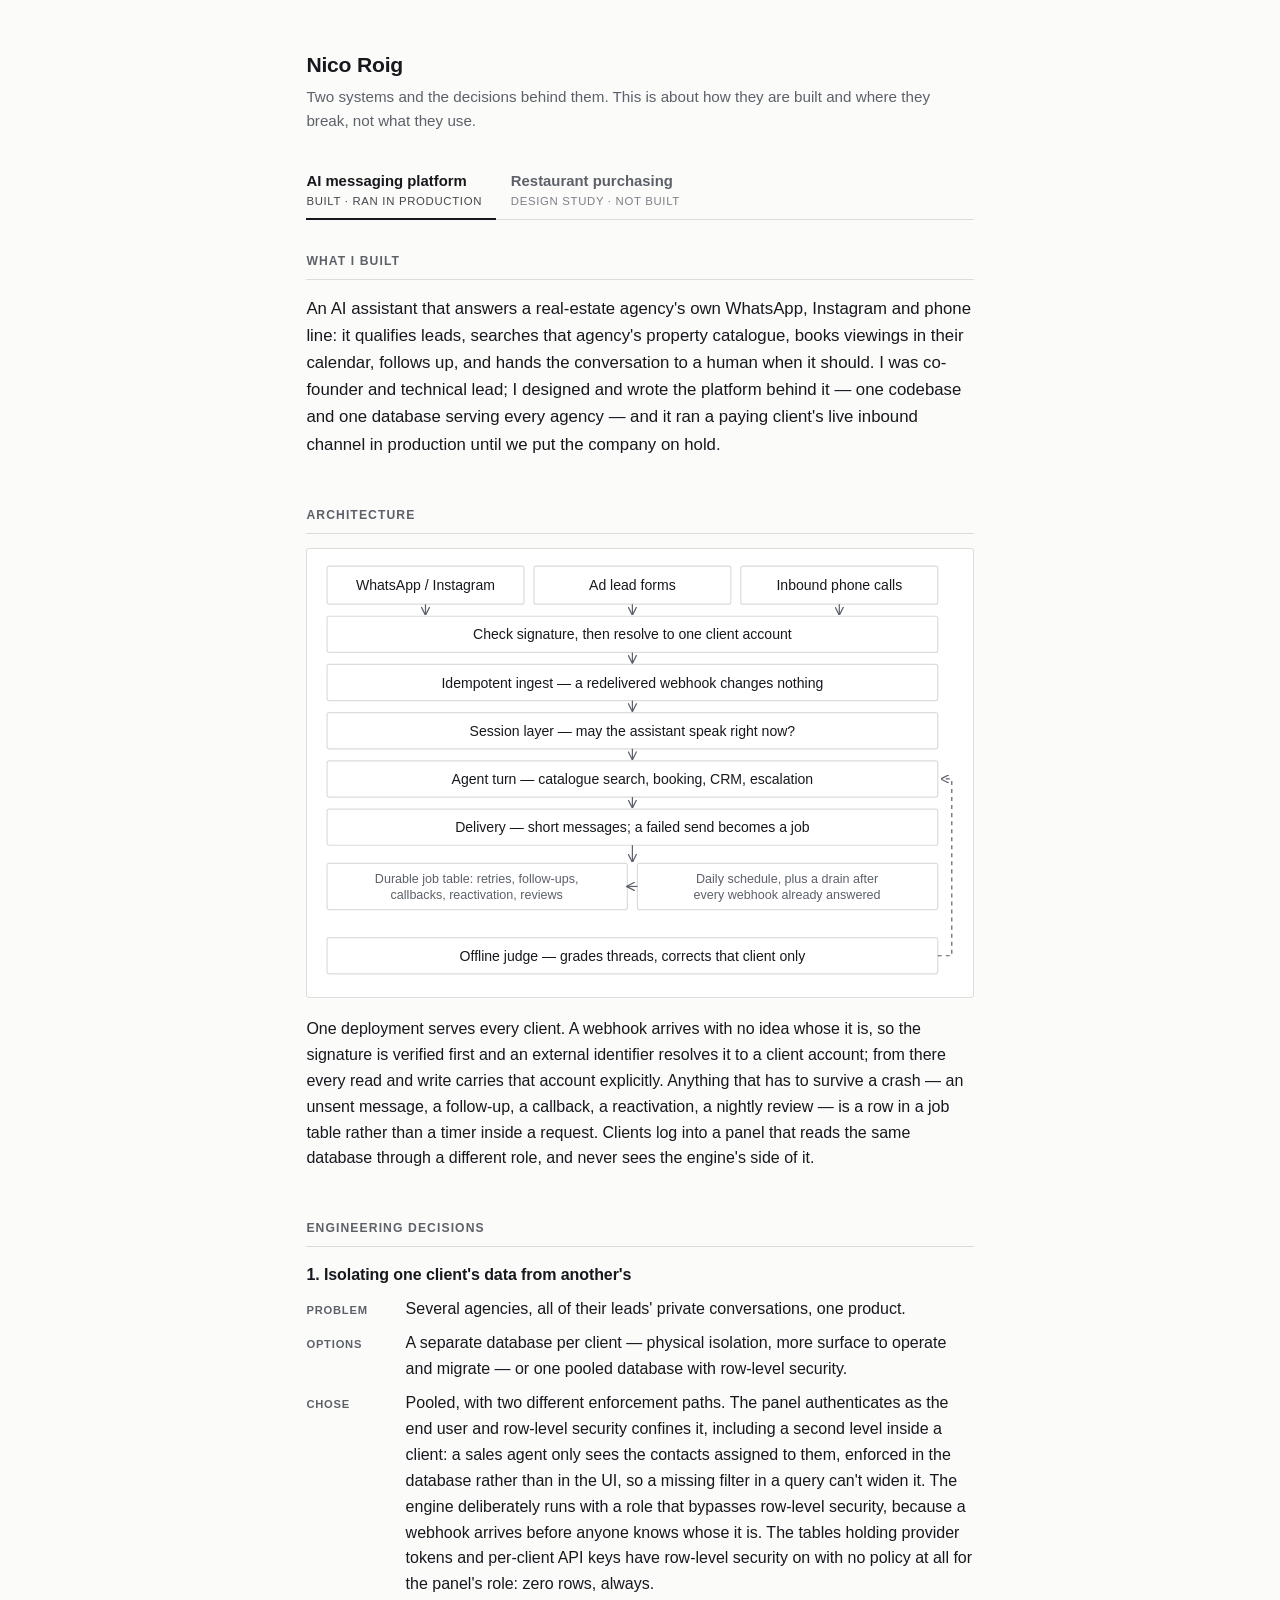
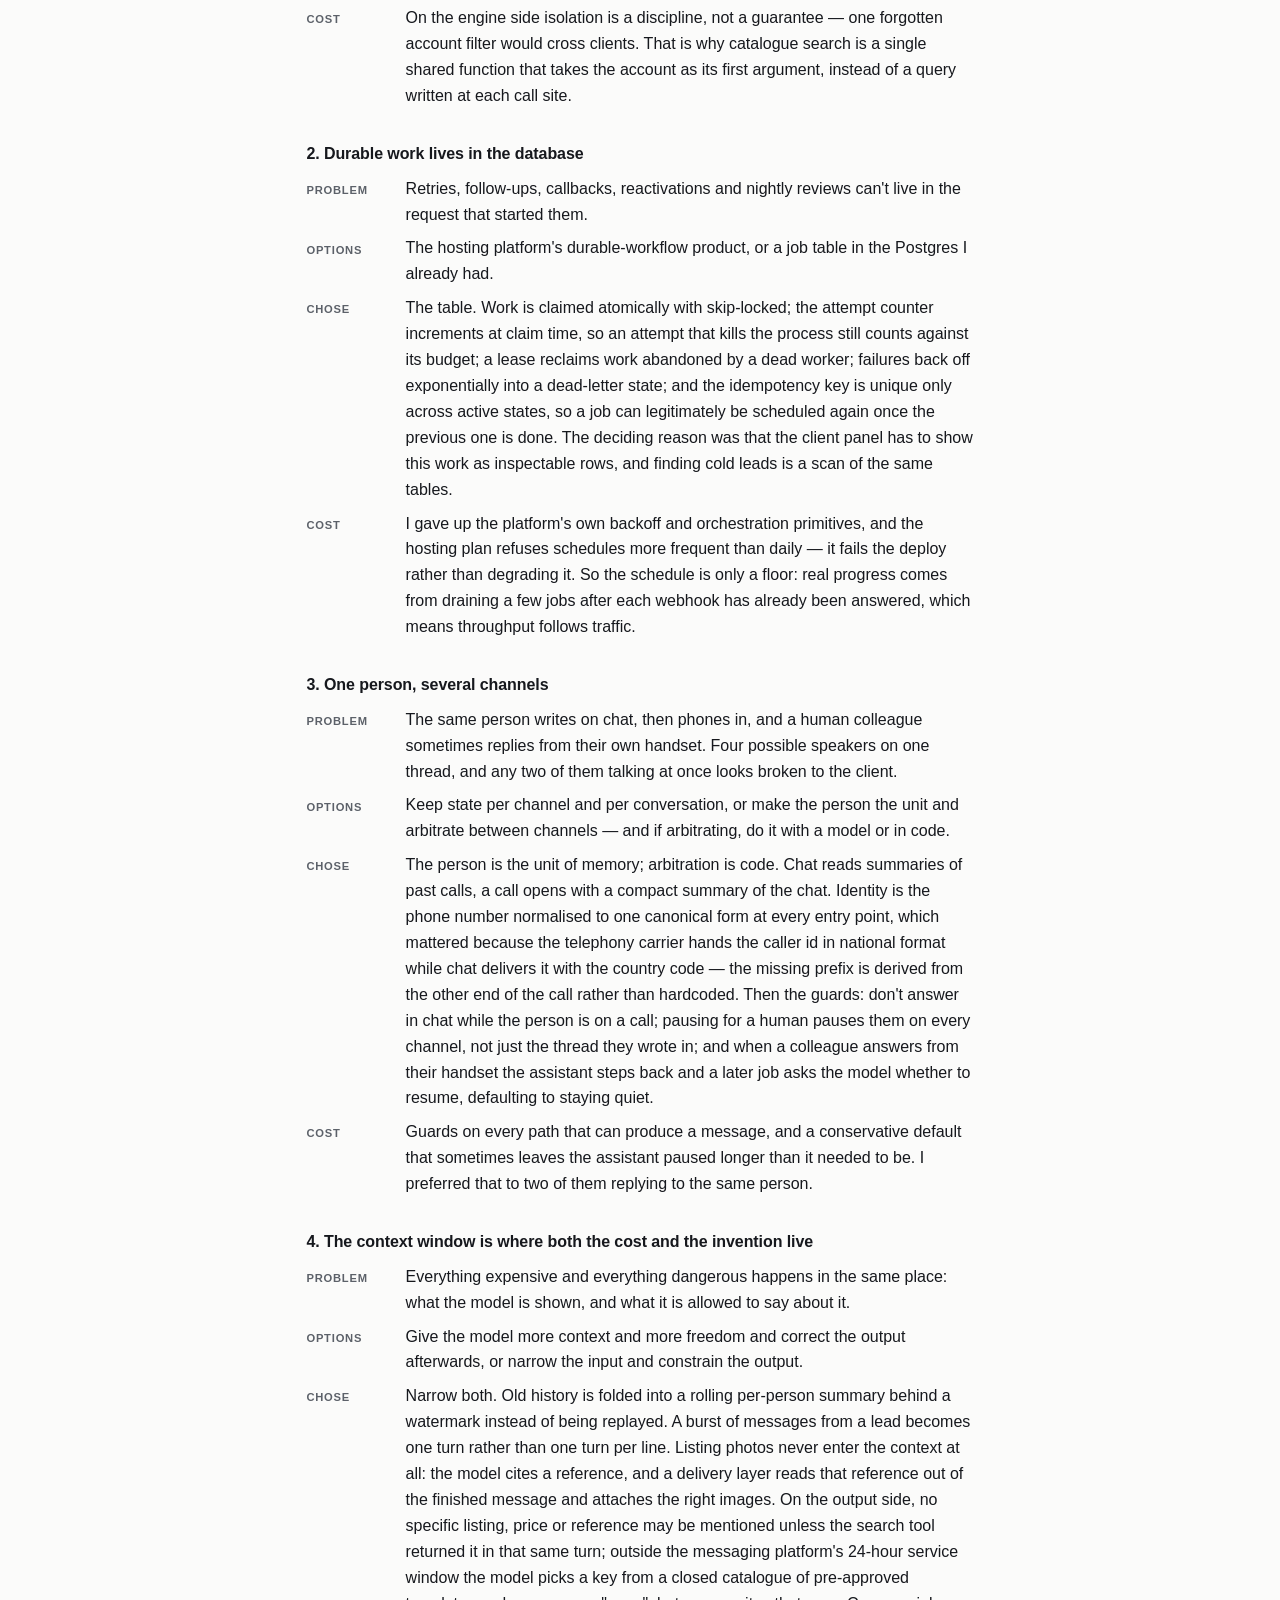
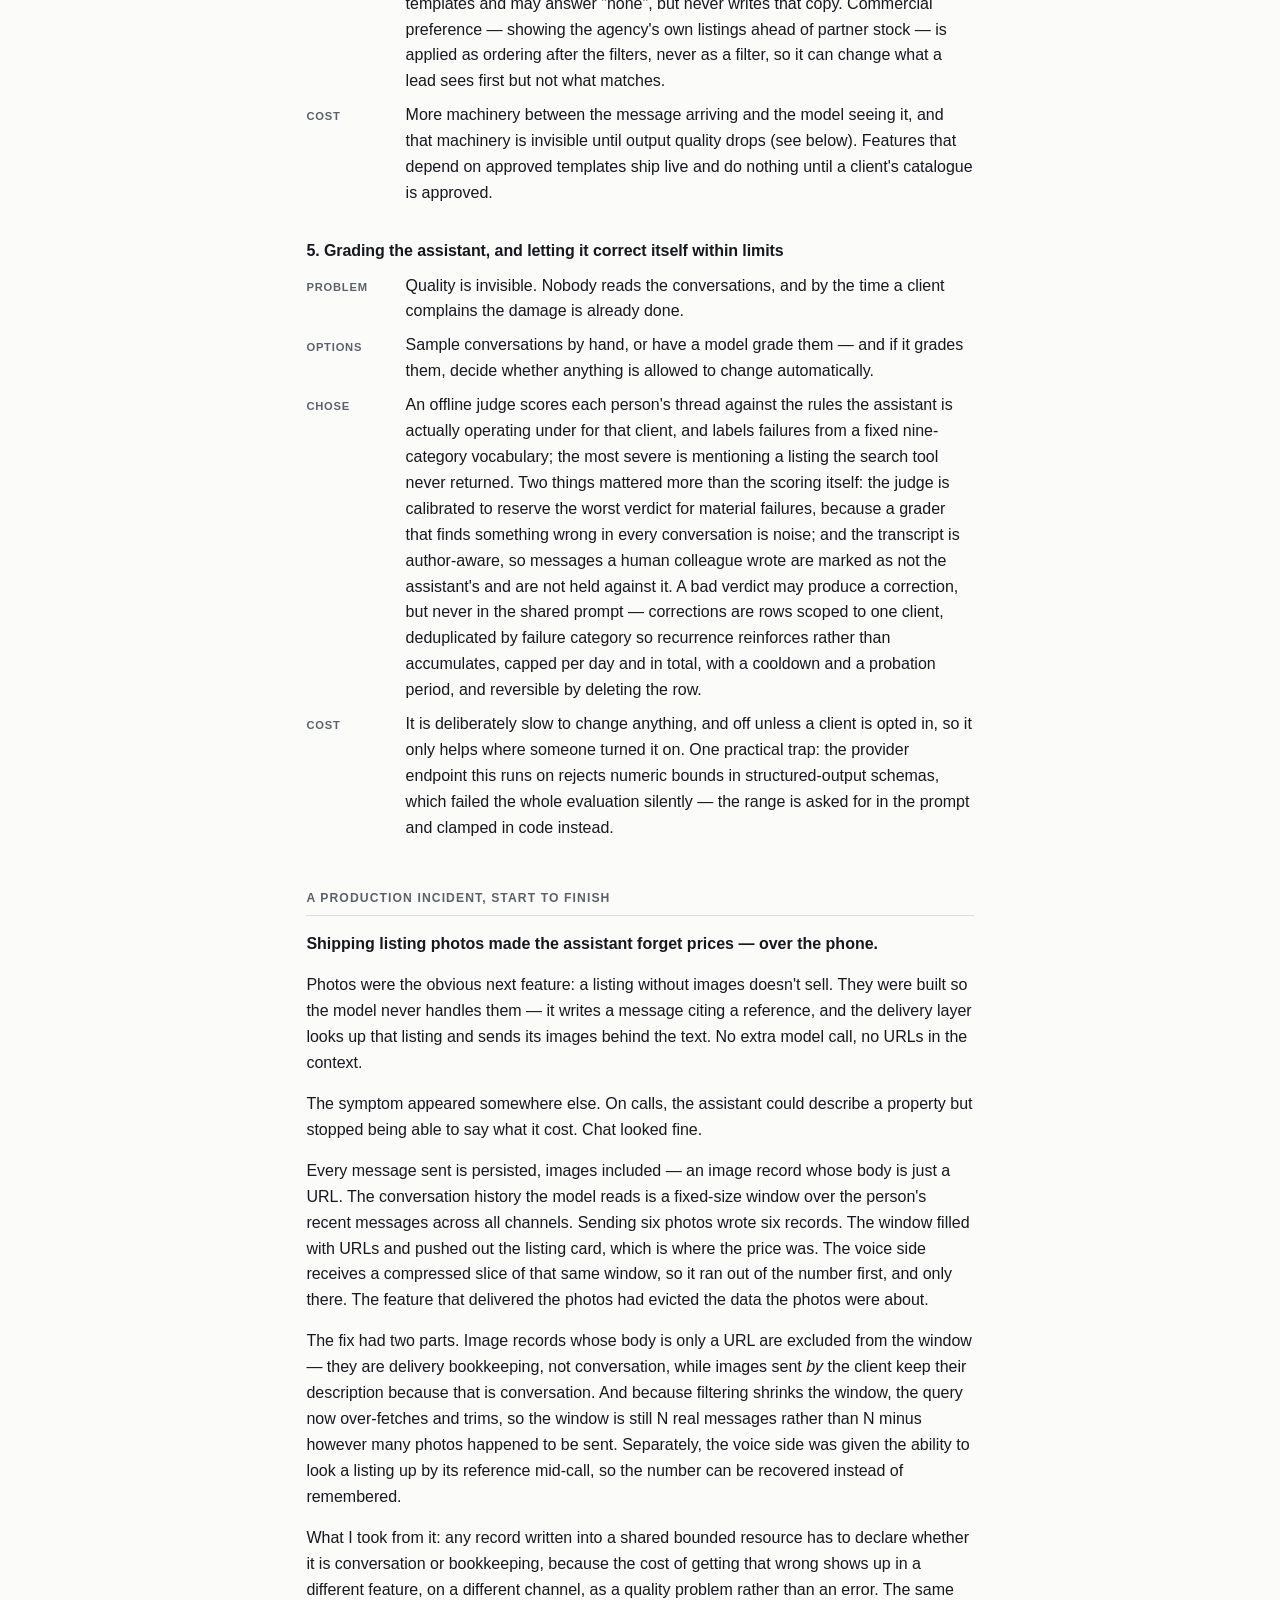
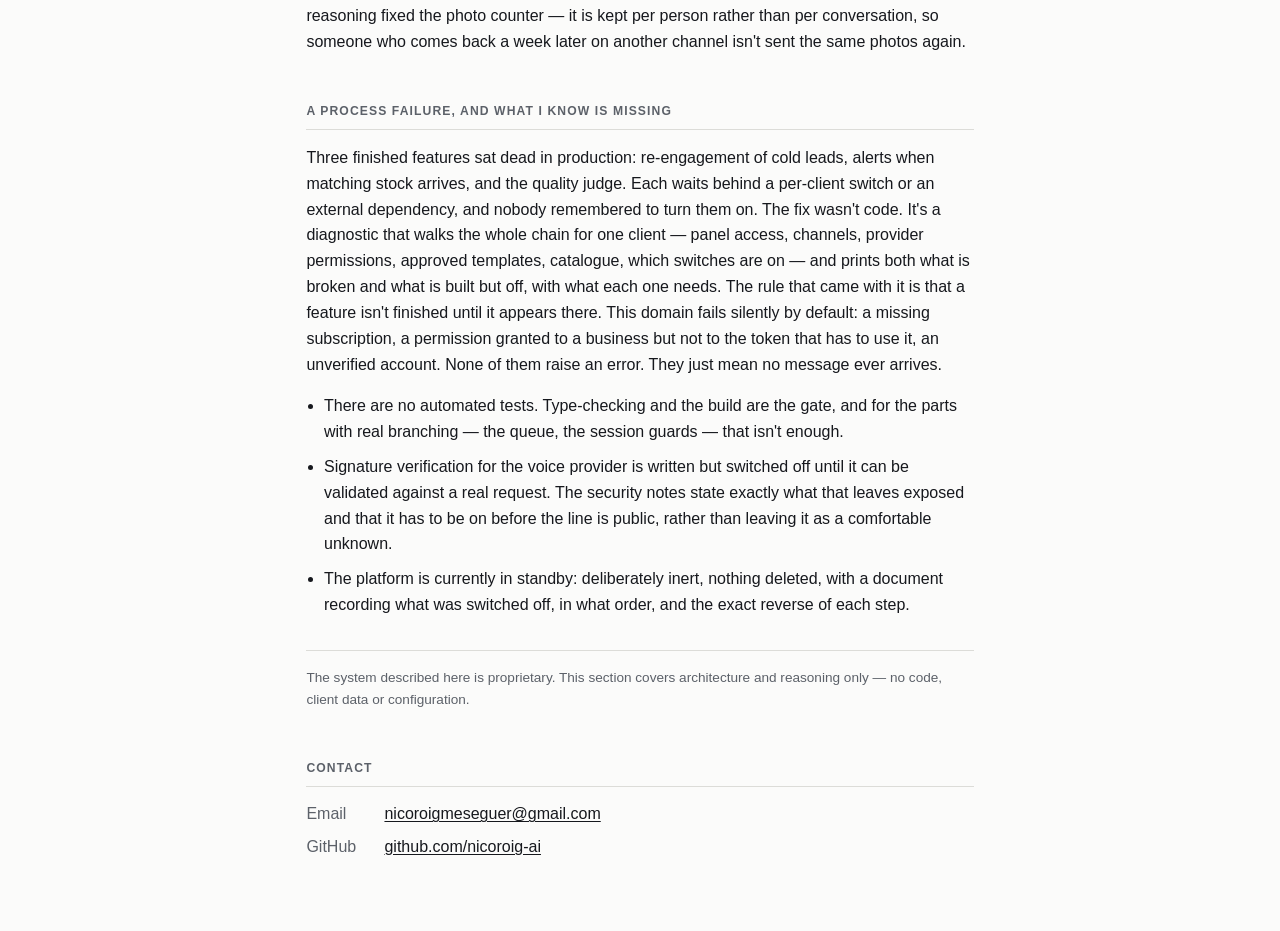
==== index.html @ 1a215778 "Add tabs: second project (restaurant purchasing, design study)" ====
<!doctype html>
<html lang="en">
<head>
<meta charset="utf-8">
<meta name="viewport" content="width=device-width, initial-scale=1">
<title>Nico Roig — engineering notes</title>
<meta name="description" content="Two systems, the decisions behind them and their trade-offs: a multi-tenant AI messaging platform I built and ran, and a design study for predictive purchasing in restaurants.">
<link rel="icon" href="data:image/svg+xml,%3Csvg xmlns='http://www.w3.org/2000/svg' viewBox='0 0 16 16'%3E%3Crect width='16' height='16' fill='%23111'/%3E%3C/svg%3E">
<style>
  :root{
    --bg:#fbfbfa; --fg:#16181d; --muted:#5c6169; --rule:#dcdcd8; --box:#ffffff;
    --maxw:44rem;
  }
  @media (prefers-color-scheme: dark){
    :root{ --bg:#14161a; --fg:#e6e7e9; --muted:#9aa0a8; --rule:#2c3038; --box:#191c21; }
  }
  *{box-sizing:border-box}
  html{-webkit-text-size-adjust:100%}
  body{
    margin:0; background:var(--bg); color:var(--fg);
    font:16px/1.62 -apple-system,BlinkMacSystemFont,"Segoe UI",Roboto,Helvetica,Arial,sans-serif;
    font-feature-settings:"kern" 1;
  }
  main{max-width:var(--maxw); margin:0 auto; padding:3rem 1.15rem 4.5rem}
  h1{font-size:1.32rem; letter-spacing:-.01em; margin:0 0 .15rem; font-weight:650}
  .role{color:var(--muted); font-size:.95rem; margin:0 0 1.9rem}
  h2{
    font-size:.76rem; text-transform:uppercase; letter-spacing:.09em; font-weight:650;
    color:var(--muted); margin:3rem 0 .9rem; padding-bottom:.45rem; border-bottom:1px solid var(--rule);
  }
  h3{font-size:1rem; font-weight:650; margin:2rem 0 .55rem; letter-spacing:-.005em}
  h3:first-of-type{margin-top:.2rem}
  .panel > h2:first-child{margin-top:0}
  p{margin:0 0 .95rem}
  .lead{font-size:1.05rem}
  a{color:inherit; text-decoration:underline; text-underline-offset:2px; text-decoration-thickness:1px}
  a:hover{text-decoration-thickness:2px}
  em{font-style:italic}

  /* tabs (radio + :checked, no scripting required) */
  .tabinput{position:absolute; opacity:0; width:1px; height:1px; margin:0}
  .tabbar{display:flex; gap:0; border-bottom:1px solid var(--rule); margin:0 0 2rem}
  .tabbar label{
    display:block; padding:.5rem .9rem .6rem; cursor:pointer; color:var(--muted);
    border-bottom:2px solid transparent; margin-bottom:-1px; font-size:.93rem; line-height:1.3;
  }
  .tabbar label b{display:block; font-weight:600}
  .tabbar label i{
    display:block; font-style:normal; font-size:.71rem; letter-spacing:.06em;
    text-transform:uppercase; opacity:.8; margin-top:.15rem;
  }
  .tabbar label:first-child{padding-left:0}
  .panel{display:none}
  #t1:checked ~ .tabbar label[for="t1"],
  #t2:checked ~ .tabbar label[for="t2"]{color:var(--fg); border-bottom-color:var(--fg)}
  #t1:checked ~ #p1, #t2:checked ~ #p2{display:block}
  #t1:focus-visible ~ .tabbar label[for="t1"],
  #t2:focus-visible ~ .tabbar label[for="t2"]{outline:2px solid var(--fg); outline-offset:2px}
  @media (max-width:26rem){ .tabbar label{padding-left:.55rem; padding-right:.55rem; font-size:.86rem} }

  .tag{
    display:inline-block; font-size:.72rem; letter-spacing:.06em; text-transform:uppercase;
    color:var(--muted); border:1px solid var(--rule); border-radius:2px;
    padding:.12rem .4rem; margin:0 0 .8rem;
  }

  /* decision blocks */
  dl{margin:0 0 .2rem; display:grid; grid-template-columns:5.2rem 1fr; column-gap:1rem; row-gap:.5rem}
  dt{
    font-size:.7rem; text-transform:uppercase; letter-spacing:.07em; color:var(--muted);
    font-weight:650; padding-top:.32rem;
  }
  dd{margin:0}
  @media (max-width:34rem){
    dl{grid-template-columns:1fr; row-gap:.2rem}
    dt{padding-top:.7rem}
  }

  /* diagram */
  .fig{
    border:1px solid var(--rule); background:var(--box); border-radius:3px;
    padding:.7rem; margin:0 0 1.1rem; overflow-x:auto;
  }
  .fig svg{display:block; width:100%; min-width:30rem; height:auto}
  .fig text{fill:var(--fg); font-family:inherit; font-size:14px}
  .fig .sm{fill:var(--muted); font-size:12.5px}
  .fig rect{fill:none; stroke:var(--rule); stroke-width:1.2}
  .fig line,.fig path{stroke:var(--muted); stroke-width:1.2; fill:none}
  .fig .dash{stroke-dasharray:4 4}

  ul{margin:0 0 .95rem; padding-left:1.1rem}
  li{margin:0 0 .55rem}
  .contact{margin:.4rem 0 0; font-size:1rem}
  .contact span{color:var(--muted); display:inline-block; width:4.6rem}
  footer{margin-top:2rem; padding-top:1rem; border-top:1px solid var(--rule); color:var(--muted); font-size:.85rem}
</style>
</head>
<body>
<main>

  <h1>Nico Roig</h1>
  <p class="role">Two systems and the decisions behind them. This is about how they are built and where they break, not what they use.</p>

  <input class="tabinput" type="radio" name="tab" id="t1" checked>
  <input class="tabinput" type="radio" name="tab" id="t2">

  <nav class="tabbar">
    <label for="t1"><b>AI messaging platform</b><i>Built · ran in production</i></label>
    <label for="t2"><b>Restaurant purchasing</b><i>Design study · not built</i></label>
  </nav>

  <!-- ============================ PANEL 1 ============================ -->
  <section class="panel" id="p1">

  <h2>What I built</h2>
  <p class="lead">An AI assistant that answers a real-estate agency's own WhatsApp, Instagram and phone line: it qualifies leads, searches that agency's property catalogue, books viewings in their calendar, follows up, and hands the conversation to a human when it should. I was co-founder and technical lead; I designed and wrote the platform behind it — one codebase and one database serving every agency — and it ran a paying client's live inbound channel in production until we put the company on hold.</p>

  <h2>Architecture</h2>
  <div class="fig">
    <svg viewBox="0 0 640 424" role="img" aria-label="Flow diagram: inbound channels, signature check, routing to a client account, idempotent ingest, session layer, agent turn, delivery, durable job table, schedule, offline judge feeding back into the agent turn.">
      <defs>
        <marker id="a1" viewBox="0 0 8 8" refX="7" refY="4" markerWidth="7" markerHeight="7" orient="auto">
          <path d="M0,0 L8,4 L0,8" stroke-width="1.2"/>
        </marker>
      </defs>

      <rect x="8"   y="6" width="196" height="38" rx="2"/>
      <text x="106" y="30" text-anchor="middle">WhatsApp / Instagram</text>
      <rect x="214" y="6" width="196" height="38" rx="2"/>
      <text x="312" y="30" text-anchor="middle">Ad lead forms</text>
      <rect x="420" y="6" width="196" height="38" rx="2"/>
      <text x="518" y="30" text-anchor="middle">Inbound phone calls</text>

      <line x1="106" y1="44" x2="106" y2="54" marker-end="url(#a1)"/>
      <line x1="312" y1="44" x2="312" y2="54" marker-end="url(#a1)"/>
      <line x1="518" y1="44" x2="518" y2="54" marker-end="url(#a1)"/>

      <rect x="8" y="56" width="608" height="36" rx="2"/>
      <text x="312" y="79" text-anchor="middle">Check signature, then resolve to one client account</text>
      <line x1="312" y1="92" x2="312" y2="102" marker-end="url(#a1)"/>

      <rect x="8" y="104" width="608" height="36" rx="2"/>
      <text x="312" y="127" text-anchor="middle">Idempotent ingest — a redelivered webhook changes nothing</text>
      <line x1="312" y1="140" x2="312" y2="150" marker-end="url(#a1)"/>

      <rect x="8" y="152" width="608" height="36" rx="2"/>
      <text x="312" y="175" text-anchor="middle">Session layer — may the assistant speak right now?</text>
      <line x1="312" y1="188" x2="312" y2="198" marker-end="url(#a1)"/>

      <rect x="8" y="200" width="608" height="36" rx="2"/>
      <text x="312" y="223" text-anchor="middle">Agent turn — catalogue search, booking, CRM, escalation</text>
      <line x1="312" y1="236" x2="312" y2="246" marker-end="url(#a1)"/>

      <rect x="8" y="248" width="608" height="36" rx="2"/>
      <text x="312" y="271" text-anchor="middle">Delivery — short messages; a failed send becomes a job</text>
      <line x1="312" y1="284" x2="312" y2="300" marker-end="url(#a1)"/>

      <rect x="8" y="302" width="299" height="46" rx="2"/>
      <text x="157" y="322" text-anchor="middle" class="sm">Durable job table: retries, follow-ups,</text>
      <text x="157" y="338" text-anchor="middle" class="sm">callbacks, reactivation, reviews</text>

      <rect x="317" y="302" width="299" height="46" rx="2"/>
      <text x="466" y="322" text-anchor="middle" class="sm">Daily schedule, plus a drain after</text>
      <text x="466" y="338" text-anchor="middle" class="sm">every webhook already answered</text>
      <line x1="317" y1="325" x2="307" y2="325" marker-end="url(#a1)"/>

      <rect x="8" y="376" width="608" height="36" rx="2"/>
      <text x="312" y="399" text-anchor="middle">Offline judge — grades threads, corrects that client only</text>
      <path class="dash" d="M616,394 H630 V218 H620" marker-end="url(#a1)"/>
    </svg>
  </div>
  <p>One deployment serves every client. A webhook arrives with no idea whose it is, so the signature is verified first and an external identifier resolves it to a client account; from there every read and write carries that account explicitly. Anything that has to survive a crash — an unsent message, a follow-up, a callback, a reactivation, a nightly review — is a row in a job table rather than a timer inside a request. Clients log into a panel that reads the same database through a different role, and never sees the engine's side of it.</p>

  <h2>Engineering decisions</h2>

  <h3>1. Isolating one client's data from another's</h3>
  <dl>
    <dt>Problem</dt><dd>Several agencies, all of their leads' private conversations, one product.</dd>
    <dt>Options</dt><dd>A separate database per client — physical isolation, more surface to operate and migrate — or one pooled database with row-level security.</dd>
    <dt>Chose</dt><dd>Pooled, with two different enforcement paths. The panel authenticates as the end user and row-level security confines it, including a second level inside a client: a sales agent only sees the contacts assigned to them, enforced in the database rather than in the UI, so a missing filter in a query can't widen it. The engine deliberately runs with a role that bypasses row-level security, because a webhook arrives before anyone knows whose it is. The tables holding provider tokens and per-client API keys have row-level security on with no policy at all for the panel's role: zero rows, always.</dd>
    <dt>Cost</dt><dd>On the engine side isolation is a discipline, not a guarantee — one forgotten account filter would cross clients. That is why catalogue search is a single shared function that takes the account as its first argument, instead of a query written at each call site.</dd>
  </dl>

  <h3>2. Durable work lives in the database</h3>
  <dl>
    <dt>Problem</dt><dd>Retries, follow-ups, callbacks, reactivations and nightly reviews can't live in the request that started them.</dd>
    <dt>Options</dt><dd>The hosting platform's durable-workflow product, or a job table in the Postgres I already had.</dd>
    <dt>Chose</dt><dd>The table. Work is claimed atomically with skip-locked; the attempt counter increments at claim time, so an attempt that kills the process still counts against its budget; a lease reclaims work abandoned by a dead worker; failures back off exponentially into a dead-letter state; and the idempotency key is unique only across active states, so a job can legitimately be scheduled again once the previous one is done. The deciding reason was that the client panel has to show this work as inspectable rows, and finding cold leads is a scan of the same tables.</dd>
    <dt>Cost</dt><dd>I gave up the platform's own backoff and orchestration primitives, and the hosting plan refuses schedules more frequent than daily — it fails the deploy rather than degrading it. So the schedule is only a floor: real progress comes from draining a few jobs after each webhook has already been answered, which means throughput follows traffic.</dd>
  </dl>

  <h3>3. One person, several channels</h3>
  <dl>
    <dt>Problem</dt><dd>The same person writes on chat, then phones in, and a human colleague sometimes replies from their own handset. Four possible speakers on one thread, and any two of them talking at once looks broken to the client.</dd>
    <dt>Options</dt><dd>Keep state per channel and per conversation, or make the person the unit and arbitrate between channels — and if arbitrating, do it with a model or in code.</dd>
    <dt>Chose</dt><dd>The person is the unit of memory; arbitration is code. Chat reads summaries of past calls, a call opens with a compact summary of the chat. Identity is the phone number normalised to one canonical form at every entry point, which mattered because the telephony carrier hands the caller id in national format while chat delivers it with the country code — the missing prefix is derived from the other end of the call rather than hardcoded. Then the guards: don't answer in chat while the person is on a call; pausing for a human pauses them on every channel, not just the thread they wrote in; and when a colleague answers from their handset the assistant steps back and a later job asks the model whether to resume, defaulting to staying quiet.</dd>
    <dt>Cost</dt><dd>Guards on every path that can produce a message, and a conservative default that sometimes leaves the assistant paused longer than it needed to be. I preferred that to two of them replying to the same person.</dd>
  </dl>

  <h3>4. The context window is where both the cost and the invention live</h3>
  <dl>
    <dt>Problem</dt><dd>Everything expensive and everything dangerous happens in the same place: what the model is shown, and what it is allowed to say about it.</dd>
    <dt>Options</dt><dd>Give the model more context and more freedom and correct the output afterwards, or narrow the input and constrain the output.</dd>
    <dt>Chose</dt><dd>Narrow both. Old history is folded into a rolling per-person summary behind a watermark instead of being replayed. A burst of messages from a lead becomes one turn rather than one turn per line. Listing photos never enter the context at all: the model cites a reference, and a delivery layer reads that reference out of the finished message and attaches the right images. On the output side, no specific listing, price or reference may be mentioned unless the search tool returned it in that same turn; outside the messaging platform's 24-hour service window the model picks a key from a closed catalogue of pre-approved templates and may answer "none", but never writes that copy. Commercial preference — showing the agency's own listings ahead of partner stock — is applied as ordering after the filters, never as a filter, so it can change what a lead sees first but not what matches.</dd>
    <dt>Cost</dt><dd>More machinery between the message arriving and the model seeing it, and that machinery is invisible until output quality drops (see below). Features that depend on approved templates ship live and do nothing until a client's catalogue is approved.</dd>
  </dl>

  <h3>5. Grading the assistant, and letting it correct itself within limits</h3>
  <dl>
    <dt>Problem</dt><dd>Quality is invisible. Nobody reads the conversations, and by the time a client complains the damage is already done.</dd>
    <dt>Options</dt><dd>Sample conversations by hand, or have a model grade them — and if it grades them, decide whether anything is allowed to change automatically.</dd>
    <dt>Chose</dt><dd>An offline judge scores each person's thread against the rules the assistant is actually operating under for that client, and labels failures from a fixed nine-category vocabulary; the most severe is mentioning a listing the search tool never returned. Two things mattered more than the scoring itself: the judge is calibrated to reserve the worst verdict for material failures, because a grader that finds something wrong in every conversation is noise; and the transcript is author-aware, so messages a human colleague wrote are marked as not the assistant's and are not held against it. A bad verdict may produce a correction, but never in the shared prompt — corrections are rows scoped to one client, deduplicated by failure category so recurrence reinforces rather than accumulates, capped per day and in total, with a cooldown and a probation period, and reversible by deleting the row.</dd>
    <dt>Cost</dt><dd>It is deliberately slow to change anything, and off unless a client is opted in, so it only helps where someone turned it on. One practical trap: the provider endpoint this runs on rejects numeric bounds in structured-output schemas, which failed the whole evaluation silently — the range is asked for in the prompt and clamped in code instead.</dd>
  </dl>

  <h2>A production incident, start to finish</h2>
  <p><strong>Shipping listing photos made the assistant forget prices — over the phone.</strong></p>
  <p>Photos were the obvious next feature: a listing without images doesn't sell. They were built so the model never handles them — it writes a message citing a reference, and the delivery layer looks up that listing and sends its images behind the text. No extra model call, no URLs in the context.</p>
  <p>The symptom appeared somewhere else. On calls, the assistant could describe a property but stopped being able to say what it cost. Chat looked fine.</p>
  <p>Every message sent is persisted, images included — an image record whose body is just a URL. The conversation history the model reads is a fixed-size window over the person's recent messages across all channels. Sending six photos wrote six records. The window filled with URLs and pushed out the listing card, which is where the price was. The voice side receives a compressed slice of that same window, so it ran out of the number first, and only there. The feature that delivered the photos had evicted the data the photos were about.</p>
  <p>The fix had two parts. Image records whose body is only a URL are excluded from the window — they are delivery bookkeeping, not conversation, while images sent <em>by</em> the client keep their description because that is conversation. And because filtering shrinks the window, the query now over-fetches and trims, so the window is still N real messages rather than N minus however many photos happened to be sent. Separately, the voice side was given the ability to look a listing up by its reference mid-call, so the number can be recovered instead of remembered.</p>
  <p>What I took from it: any record written into a shared bounded resource has to declare whether it is conversation or bookkeeping, because the cost of getting that wrong shows up in a different feature, on a different channel, as a quality problem rather than an error. The same reasoning fixed the photo counter — it is kept per person rather than per conversation, so someone who comes back a week later on another channel isn't sent the same photos again.</p>

  <h2>A process failure, and what I know is missing</h2>
  <p>Three finished features sat dead in production: re-engagement of cold leads, alerts when matching stock arrives, and the quality judge. Each waits behind a per-client switch or an external dependency, and nobody remembered to turn them on. The fix wasn't code. It's a diagnostic that walks the whole chain for one client — panel access, channels, provider permissions, approved templates, catalogue, which switches are on — and prints both what is broken and what is built but off, with what each one needs. The rule that came with it is that a feature isn't finished until it appears there. This domain fails silently by default: a missing subscription, a permission granted to a business but not to the token that has to use it, an unverified account. None of them raise an error. They just mean no message ever arrives.</p>
  <ul>
    <li>There are no automated tests. Type-checking and the build are the gate, and for the parts with real branching — the queue, the session guards — that isn't enough.</li>
    <li>Signature verification for the voice provider is written but switched off until it can be validated against a real request. The security notes state exactly what that leaves exposed and that it has to be on before the line is public, rather than leaving it as a comfortable unknown.</li>
    <li>The platform is currently in standby: deliberately inert, nothing deleted, with a document recording what was switched off, in what order, and the exact reverse of each step.</li>
  </ul>

  <footer>The system described here is proprietary. This section covers architecture and reasoning only — no code, client data or configuration.</footer>

  </section>

  <!-- ============================ PANEL 2 ============================ -->
  <section class="panel" id="p2">

  <h2>The system</h2>
  <p class="tag">Design study — not built</p>
  <p class="lead">Predictive purchasing for independent restaurants: predict what a kitchen will sell, turn that into what it has to buy from each supplier before each delivery cut-off, and put a ready-to-send order in front of the chef instead of a dashboard. What follows is the design I'd build and the reasoning behind each choice; nothing here has run in production, and the last section is what I'd have to validate before believing any of it.</p>
  <p>The forecast is not the hard part. The hard parts are that the cost of a wrong number is wildly asymmetric and different for every ingredient, that the data a restaurant can actually produce is far worse than these systems assume, and that a single bad order in week one ends adoption permanently.</p>

  <h2>Architecture</h2>
  <div class="fig">
    <svg viewBox="0 0 640 352" role="img" aria-label="Flow diagram: point of sale, invoices and physical counts feed normalisation; a covers forecast and a menu mix model produce dish demand; recipes explode it into ingredient demand; combined with stock position it produces order quantities per supplier and delivery day, reviewed by the chef, with overrides and counts feeding back into stock position.">
      <defs>
        <marker id="a2" viewBox="0 0 8 8" refX="7" refY="4" markerWidth="7" markerHeight="7" orient="auto">
          <path d="M0,0 L8,4 L0,8" stroke-width="1.2"/>
        </marker>
      </defs>

      <rect x="8"   y="6" width="196" height="38" rx="2"/>
      <text x="106" y="30" text-anchor="middle">Till / sales history</text>
      <rect x="214" y="6" width="196" height="38" rx="2"/>
      <text x="312" y="30" text-anchor="middle">Invoices, delivery notes</text>
      <rect x="420" y="6" width="196" height="38" rx="2"/>
      <text x="518" y="30" text-anchor="middle">Physical counts</text>

      <line x1="106" y1="44" x2="106" y2="54" marker-end="url(#a2)"/>
      <line x1="312" y1="44" x2="312" y2="54" marker-end="url(#a2)"/>
      <line x1="518" y1="44" x2="518" y2="54" marker-end="url(#a2)"/>

      <rect x="8" y="56" width="608" height="36" rx="2"/>
      <text x="312" y="79" text-anchor="middle">Normalise — one ingredient across supplier names, packs and units</text>
      <line x1="157" y1="92" x2="157" y2="102" marker-end="url(#a2)"/>
      <line x1="466" y1="92" x2="466" y2="102" marker-end="url(#a2)"/>

      <rect x="8" y="104" width="299" height="46" rx="2"/>
      <text x="157" y="124" text-anchor="middle" class="sm">Covers forecast — weekday,</text>
      <text x="157" y="140" text-anchor="middle" class="sm">calendar, local events</text>
      <rect x="317" y="104" width="299" height="46" rx="2"/>
      <text x="466" y="124" text-anchor="middle" class="sm">Menu mix — share of</text>
      <text x="466" y="140" text-anchor="middle" class="sm">covers per dish</text>
      <line x1="157" y1="150" x2="157" y2="160" marker-end="url(#a2)"/>
      <line x1="466" y1="150" x2="466" y2="160" marker-end="url(#a2)"/>

      <rect x="8" y="162" width="608" height="36" rx="2"/>
      <text x="312" y="185" text-anchor="middle">Dish demand → recipes → ingredient demand, as a distribution</text>
      <line x1="312" y1="198" x2="312" y2="208" marker-end="url(#a2)"/>

      <rect x="8" y="210" width="608" height="36" rx="2"/>
      <text x="312" y="233" text-anchor="middle">Stock position — last count + receipts − use ± measured drift</text>
      <line x1="312" y1="246" x2="312" y2="256" marker-end="url(#a2)"/>

      <rect x="8" y="258" width="608" height="36" rx="2"/>
      <text x="312" y="281" text-anchor="middle">Quantity — asymmetric cost quantile, shelf life, pack rounding</text>
      <line x1="312" y1="294" x2="312" y2="304" marker-end="url(#a2)"/>

      <rect x="8" y="306" width="608" height="36" rx="2"/>
      <text x="312" y="329" text-anchor="middle">Order per supplier and delivery day — the chef reviews and sends</text>
      <path class="dash" d="M616,324 H630 V228 H620" marker-end="url(#a2)"/>
    </svg>
  </div>
  <p>Sales, purchase documents and counts arrive in three different vocabularies and are reduced to one ingredient list first, because everything downstream is arithmetic on quantities and arithmetic on mismatched units is how this kind of system produces a catastrophe. Demand is predicted in two pieces and recombined. Stock is an estimate that is corrected, not a fact that is read. The output is an order per supplier for a specific delivery day, and the chef's edits to it come back in as the most valuable signal the system gets.</p>

  <h2>Engineering decisions</h2>

  <h3>1. Forecast covers and menu mix, not ingredients</h3>
  <dl>
    <dt>Problem</dt><dd>A single dish sells a handful of units a week, restaurant history is short, and menus change. Per-item series are sparse, noisy and keep being invalidated.</dd>
    <dt>Options</dt><dd>Predict each ingredient's consumption directly — dense and simple, but blind to menu changes and unable to explain a single number. Predict each dish independently — explainable, hopelessly sparse. Or decompose.</dd>
    <dt>Chose</dt><dd>Decompose into how many people eat and what they order. Covers is a dense, well-behaved series driven by day of week, calendar, holidays and local events; menu mix is a set of slowly-moving shares. Ingredient demand is covers times mix, exploded through recipes. This survives a menu change, because a new dish inherits a share from its category until it has its own history, and it produces the sentence the chef needs to trust the number: four kilos of onion because we expect sixty covers and about a fifth of them take the burger.</dd>
    <dt>Cost</dt><dd>Two models to keep honest instead of one, and the errors compound — a covers error moves every ingredient at once, in the same direction. That compounding is precisely why the order step below needs safety logic of its own rather than trusting the forecast it is handed.</dd>
  </dl>

  <h3>2. The objective is the cost of being wrong, not accuracy</h3>
  <dl>
    <dt>Problem</dt><dd>Over-ordering fresh fish is a total loss in two days. Under-ordering it takes a dish off the menu at nine in the evening. Over-ordering rice costs shelf space. One accuracy metric averages all of that into a number nobody can act on.</dd>
    <dt>Options</dt><dd>Minimise a symmetric error and add a flat safety margin on top, or optimise the order quantity directly against a per-ingredient asymmetric cost.</dd>
    <dt>Chose</dt><dd>The model outputs a distribution rather than a point, and the quantity is the quantile where the expected cost of running out equals the expected cost of throwing away — capped by how much of an over-order would actually survive to be used, given shelf life and turnover. Restaurants cannot give you those two costs in euros, so they are never asked: an ingredient is classified once as fresh and central to the menu, fresh but substitutable, or ambient, and that maps to a starting service level with a single control per item to run leaner or safer.</dd>
    <dt>Cost</dt><dd>The system can no longer be summarised by one error number, and the quantity being optimised isn't directly observable — you only ever see waste and stockouts, both of which are under-recorded. So the evaluation has to be designed as deliberately as the model: recorded stockouts, waste measured at count time, and cash tied up in stock, tracked separately per ingredient class rather than averaged.</dd>
  </dl>

  <h3>3. Theoretical stock is a drifting estimate; a count is a measurement</h3>
  <dl>
    <dt>Problem</dt><dd>Depletion computed from sales assumes every gram ends up in a dish. Waste, over-portioning, staff meals and theft mean the number on screen walks away from the number on the shelf, and it does it silently.</dd>
    <dt>Options</dt><dd>Perpetual inventory from till data — cheap and confidently wrong within weeks. Count everything constantly — accurate and nobody does it. Or treat the two as different kinds of evidence.</dd>
    <dt>Chose</dt><dd>Each physical count carries two pieces of information: it resets the level, and the gap between what should have been consumed and what actually was estimates that ingredient's drift, which then corrects future recipe quantities. Because counts are entered by tired people at closing time, a count implying impossible consumption is not absorbed silently — it is flagged for confirmation, since one mistyped number that quietly becomes a drift rate poisons every future order for that item.</dd>
    <dt>Cost</dt><dd>Accuracy is capped by an operational habit I don't control. So the design has to still work when counting stops: with no recent count it orders against consumption rate to a target number of days of cover and says so on the order line, instead of pretending to know what is in the walk-in.</dd>
  </dl>

  <h3>4. Where a language model belongs here, and where it does not</h3>
  <dl>
    <dt>Problem</dt><dd>The messy half of this product isn't prediction. The same tomato arrives as three different strings on three suppliers' invoices, sold by the case at variable weights, and recipes live in a chef's head or in a spreadsheet with its own vocabulary.</dd>
    <dt>Options</dt><dd>Put a language model at the centre because that is what the category is sold as, or use it only where the input is unstructured and the output can be checked by a human once.</dd>
    <dt>Chose</dt><dd>Nothing generative anywhere near the quantity. Demand is a statistical problem with a hard cost function, and a purchase order has to be auditable and reproducible: a component that cannot be interrogated about why it asked for thirty kilos of anything has no business emitting that number. The model earns its place at the edges — reading invoices and delivery notes, mapping supplier line items onto ingredients, turning a written recipe into quantities. Those are extraction and matching problems where it beats hand-written rules, and where every output lands in front of a person as a proposed mapping that is confirmed once and reused after that.</dd>
    <dt>Cost</dt><dd>Two systems instead of one, and the unglamorous one is where most of the work is. It is also where a silent error does the most damage, which is what the next decision is for.</dd>
  </dl>

  <h3>5. Units are where this kind of system produces a catastrophe</h3>
  <dl>
    <dt>Problem</dt><dd>Recipes in grams, purchases by the case, suppliers quoting kilos with variable pack weights, and the word "unit" meaning different things to the chef and to the supplier. The characteristic failure here is not five percent out; it is ten times out.</dd>
    <dt>Options</dt><dd>One global unit table with conversions inferred where they're missing, or conversions bound to the exact thing they describe and refused when unknown.</dd>
    <dt>Chose</dt><dd>A conversion belongs to a triple — ingredient, supplier, pack — and is established when that supplier is onboarded, never inferred at order time. On top of it, arithmetic that can be checked is checked: any order line more than a few times the trailing median for that ingredient is blocked and shown to a person rather than sent, whatever the model produced. The rule sits outside the model on purpose, so that improving the forecast can never remove the guard.</dd>
    <dt>Cost</dt><dd>More friction onboarding a supplier, and a rule that will occasionally block a genuinely large order. A blocked party order once a season is a far smaller problem than one order for ten times the fish, and the asymmetry is the whole point.</dd>
  </dl>

  <h2>What I'd expect to break, and what the design does about it</h2>

  <p><strong>The first four weeks.</strong> A new restaurant has no history, and one confident stockout in week one ends adoption for good. So it starts in shadow: the system produces its order, the chef orders the way they always have, and both are recorded — nothing is switched on until that specific site's errors have been measured. Until then the forecast falls back through a hierarchy, from this dish to its category here to the category across sites, with the blend weight tied to how much history actually exists, and any line resting on a borrowed prior says so. If a fleet-wide prior is used at all it is the shape of a week, never one restaurant's volumes: pooling across paying clients is a commercial and legal problem before it is a modelling one.</p>

  <p><strong>Silent drift.</strong> The dangerous failure isn't a wrong number, it's a confident one. Every ingredient carries the running gap between predicted and counted consumption; when the variance of that gap crosses a threshold, the item is demoted — it stops producing an automatic quantity and starts asking to be counted before it is ordered. A system that knows which of its own outputs to stop trusting is worth more than one that is slightly more accurate on average, because the second kind fails without telling anyone.</p>

  <p><strong>The order nobody reads.</strong> Once the tool is trusted, orders get accepted without checking — that is the point of building it, and it is also the moment a bad line ships. Which is why the last guards are deterministic and sit outside the forecast: the trailing-median cap, minimum order values and pack rounding applied last so the number the chef sees is the number that gets sent, and a hard rule that a line whose ingredient has neither a recent count nor a confirmed pack conversion cannot go out automatically at all.</p>

  <h2>What I'd have to validate before believing any of it</h2>
  <ul>
    <li>That covers are genuinely predictable at a single independent site, and not just across a fleet. The entire decomposition rests on that one series being well-behaved; if it isn't, the design is wrong at the root rather than needing tuning.</li>
    <li>That restaurants count often enough for drift estimation to converge before it goes stale. If real counting cadence is monthly, drift is noise and the fallback path becomes the main path — which changes what the product is.</li>
    <li>What a stockout actually costs, given it is barely recorded. Every order quantity is a ratio of two costs, one of which nobody measures, so the first version has to be deliberately conservative and instrumented to estimate that number rather than assume it.</li>
  </ul>

  </section>

  <h2>Contact</h2>
  <p class="contact"><span>Email</span> <a href="mailto:nicoroigmeseguer@gmail.com">nicoroigmeseguer@gmail.com</a></p>
  <p class="contact"><span>GitHub</span> <a href="https://github.com/nicoroig-ai">github.com/nicoroig-ai</a></p>

</main>
<script>
(function(){
  try{
    var map = {"#messaging":"t1","#restaurant":"t2"};
    var back = {t1:"#messaging", t2:"#restaurant"};
    var id = map[location.hash];
    if(id){ document.getElementById(id).checked = true; }
    ["t1","t2"].forEach(function(k){
      document.getElementById(k).addEventListener("change", function(){
        if(this.checked){
          history.replaceState(null, "", back[k]);
          window.scrollTo(0,0);
        }
      });
    });
  }catch(e){}
})();
</script>
</body>
</html>
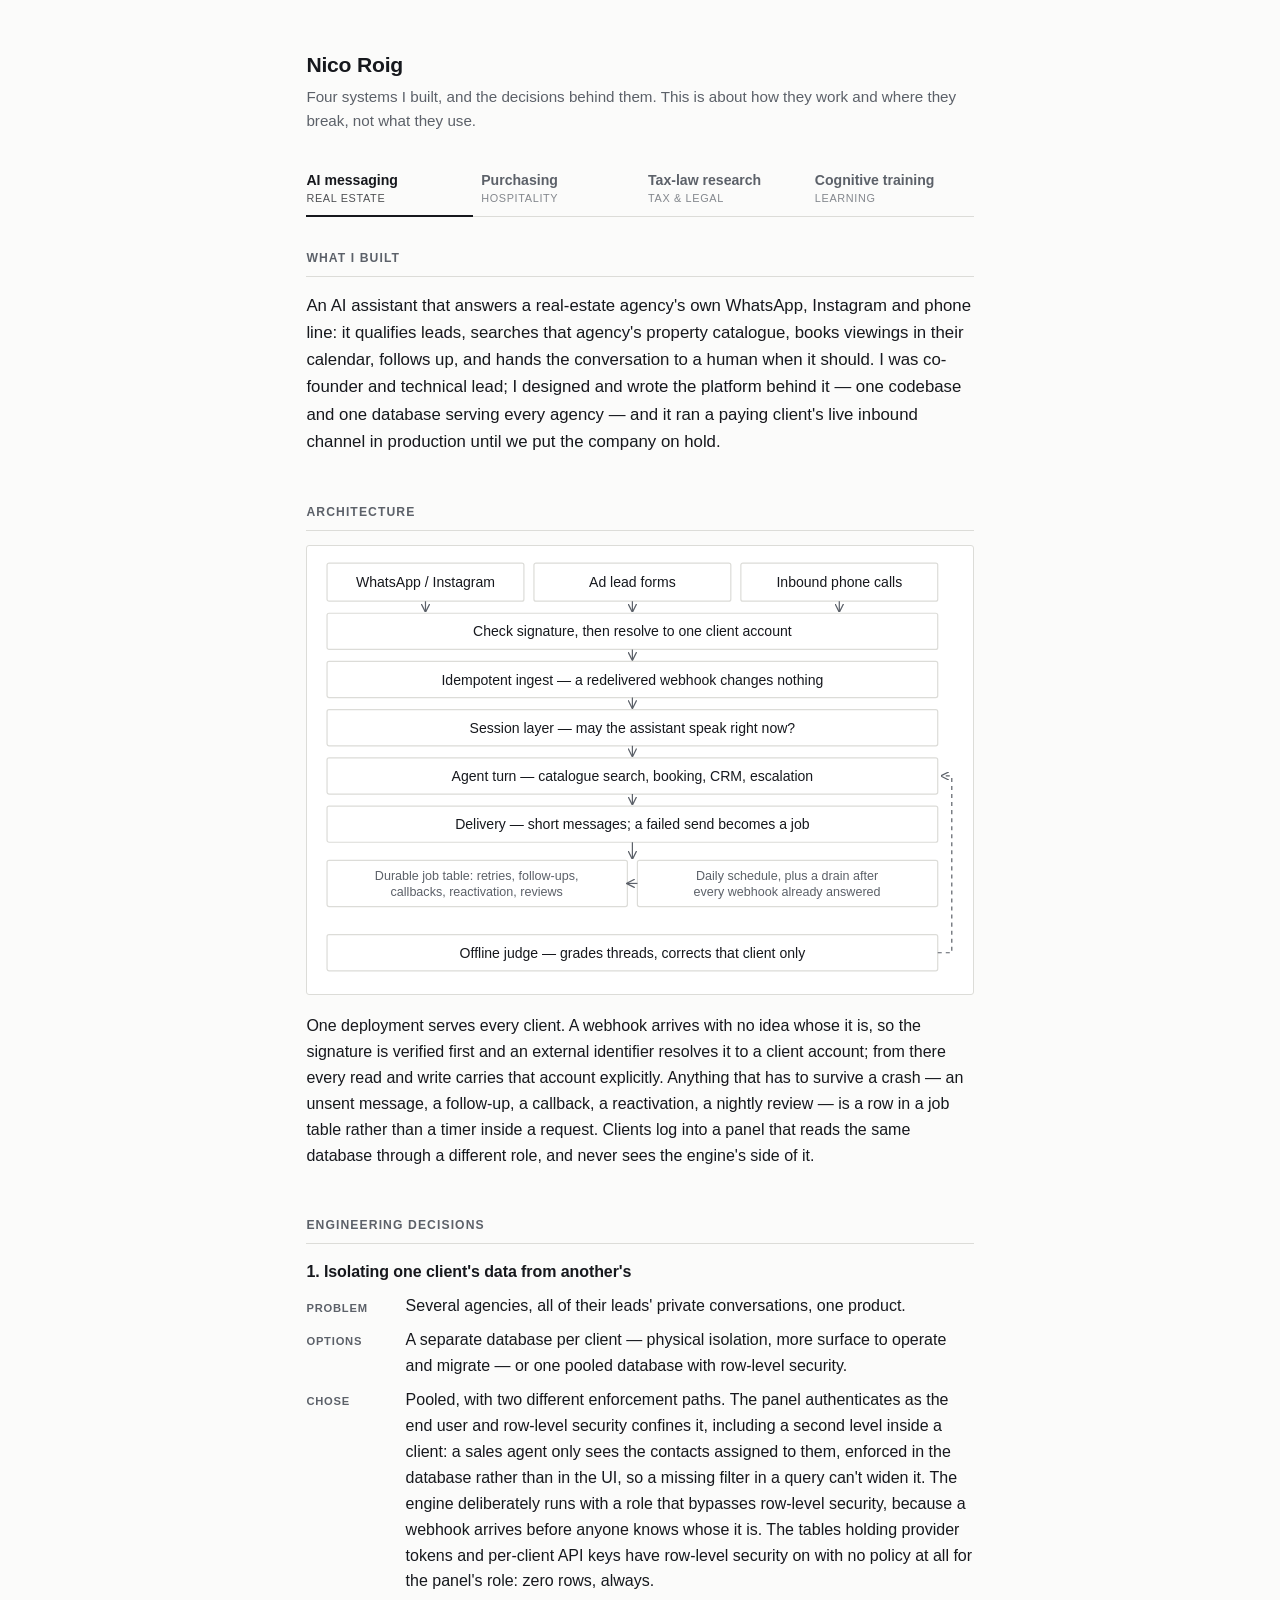
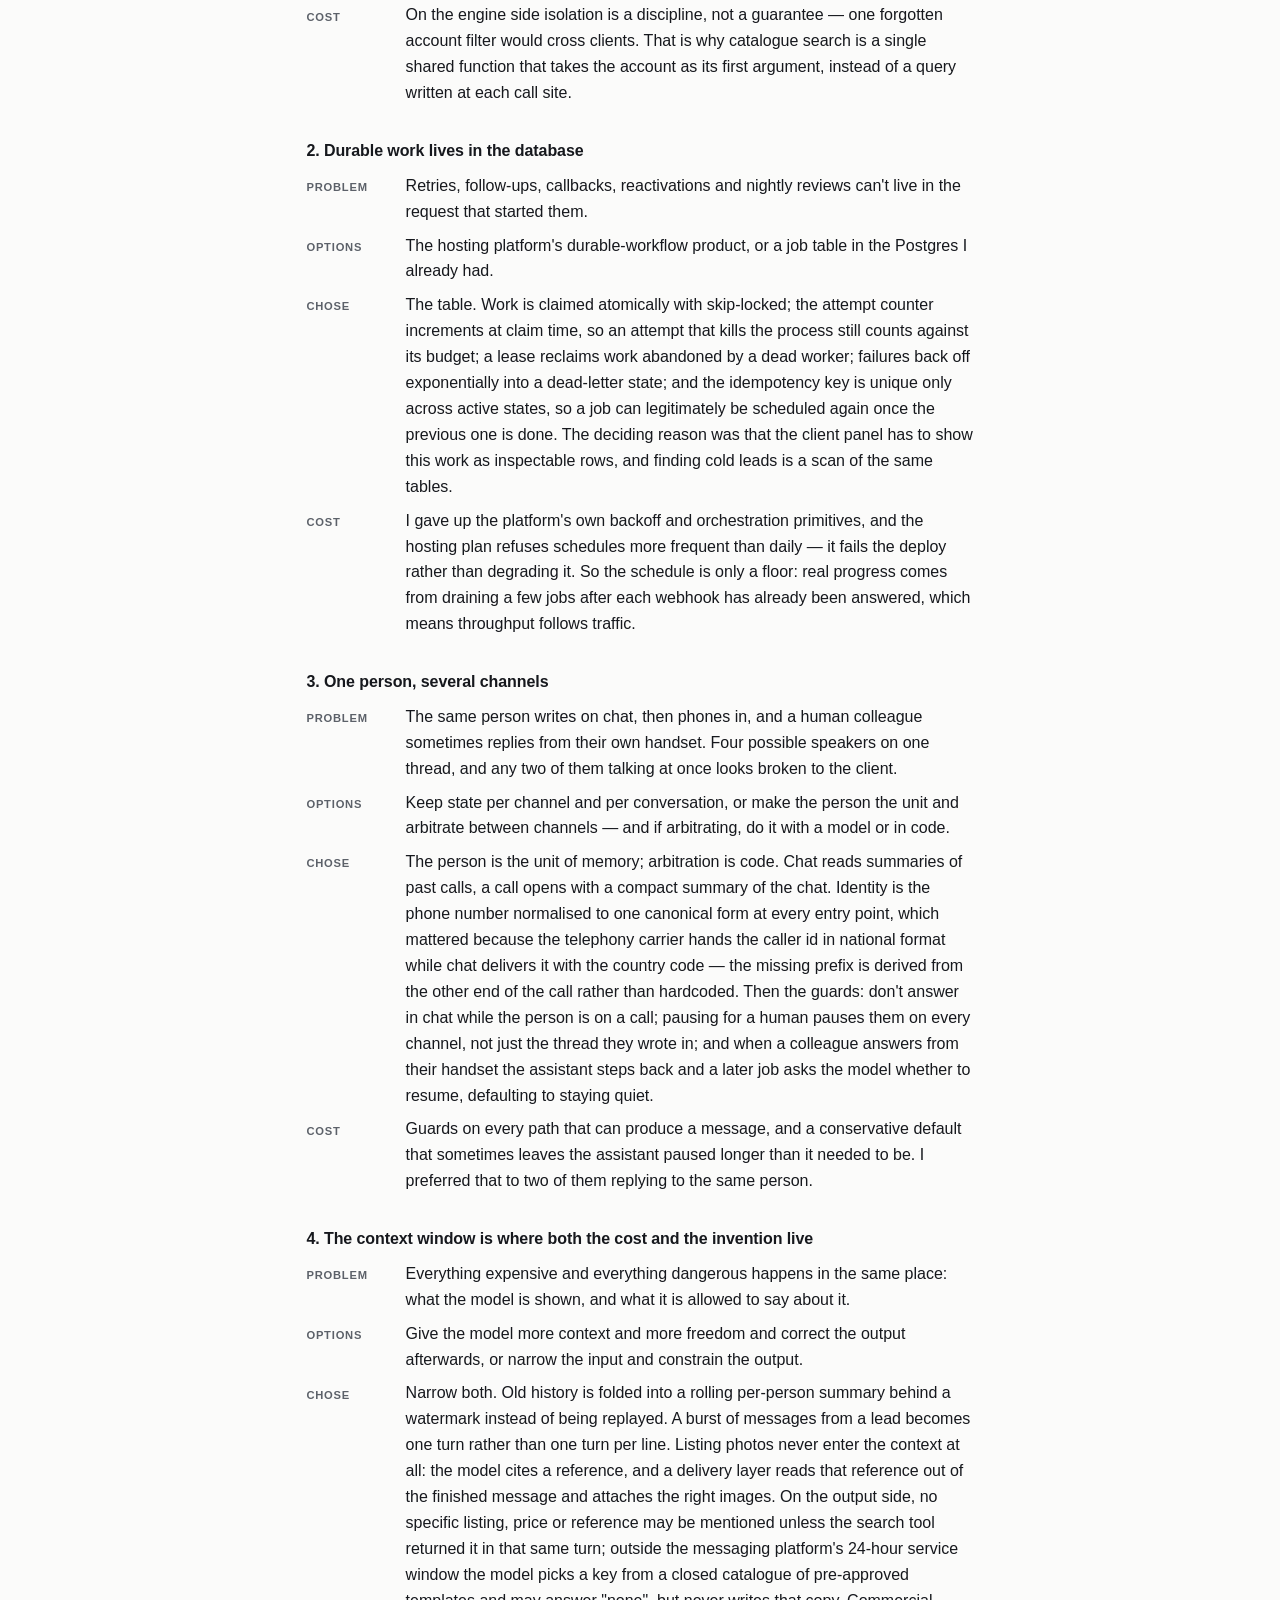
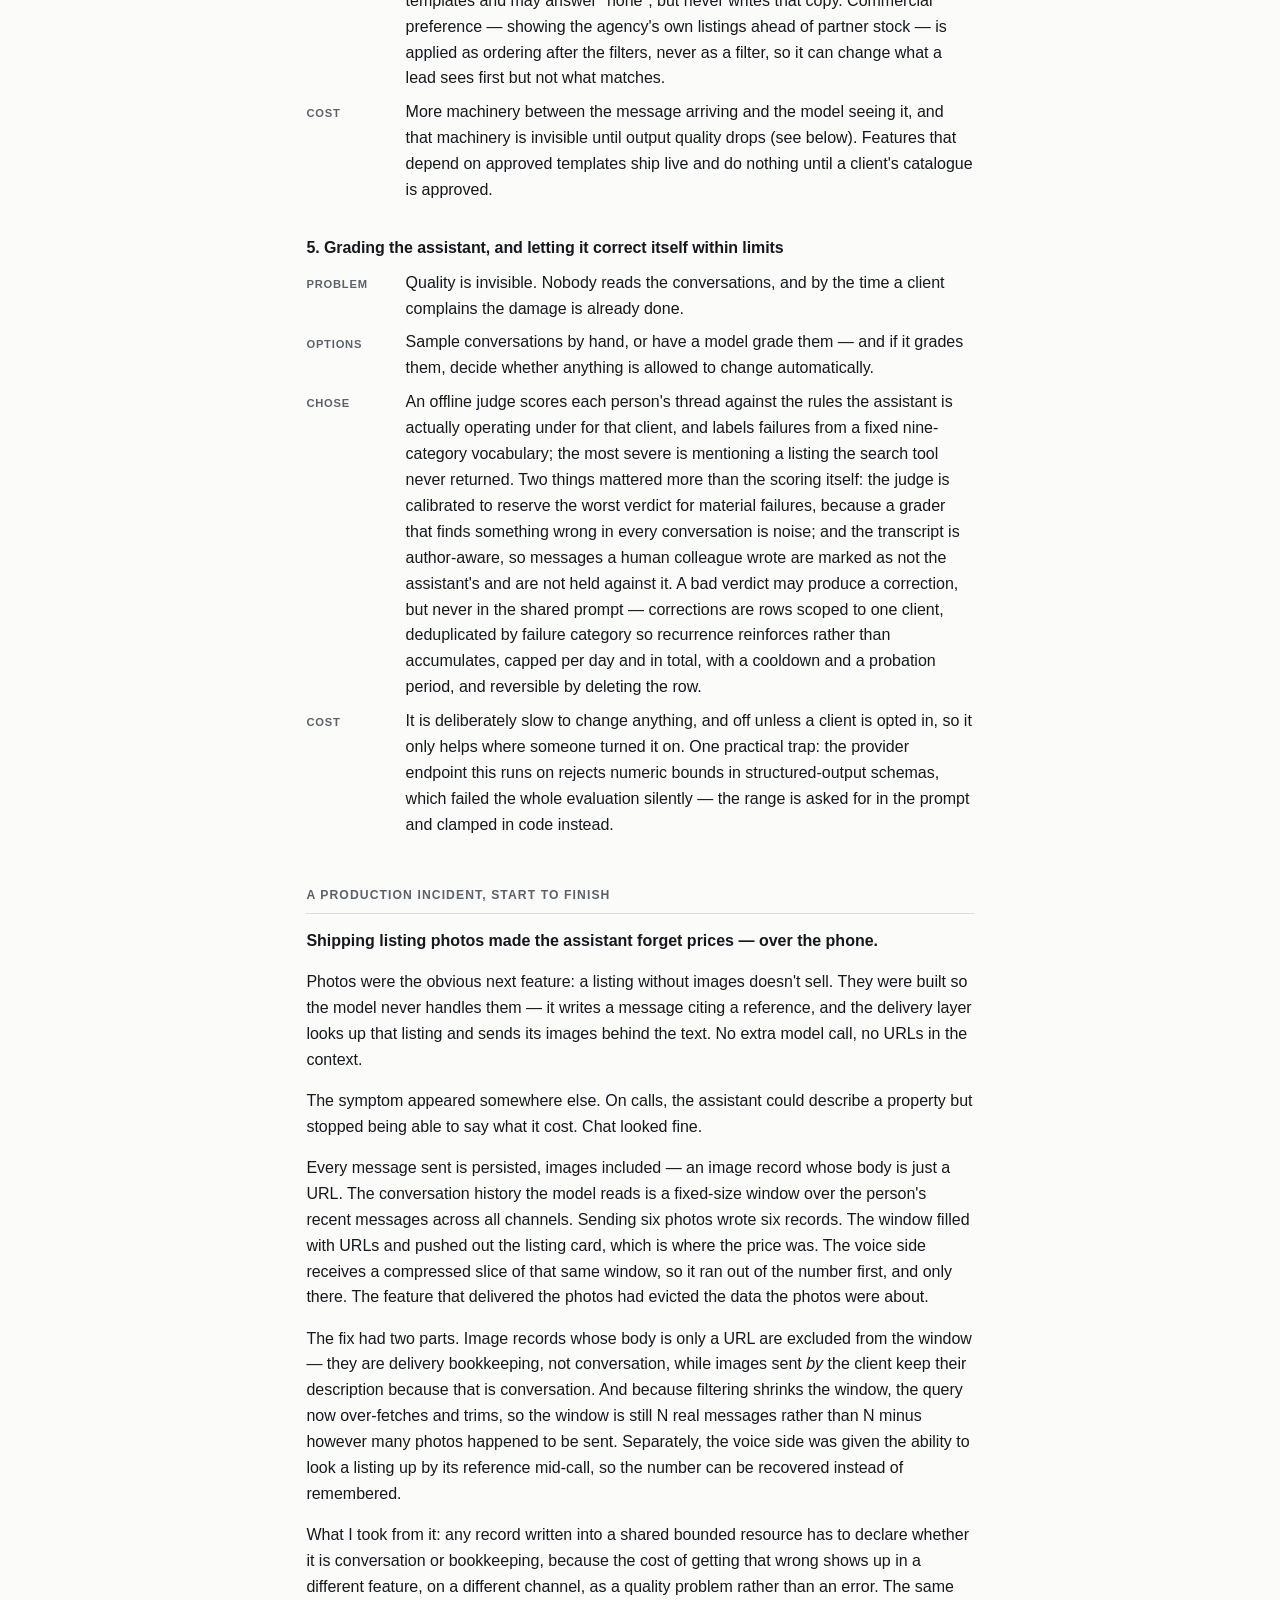
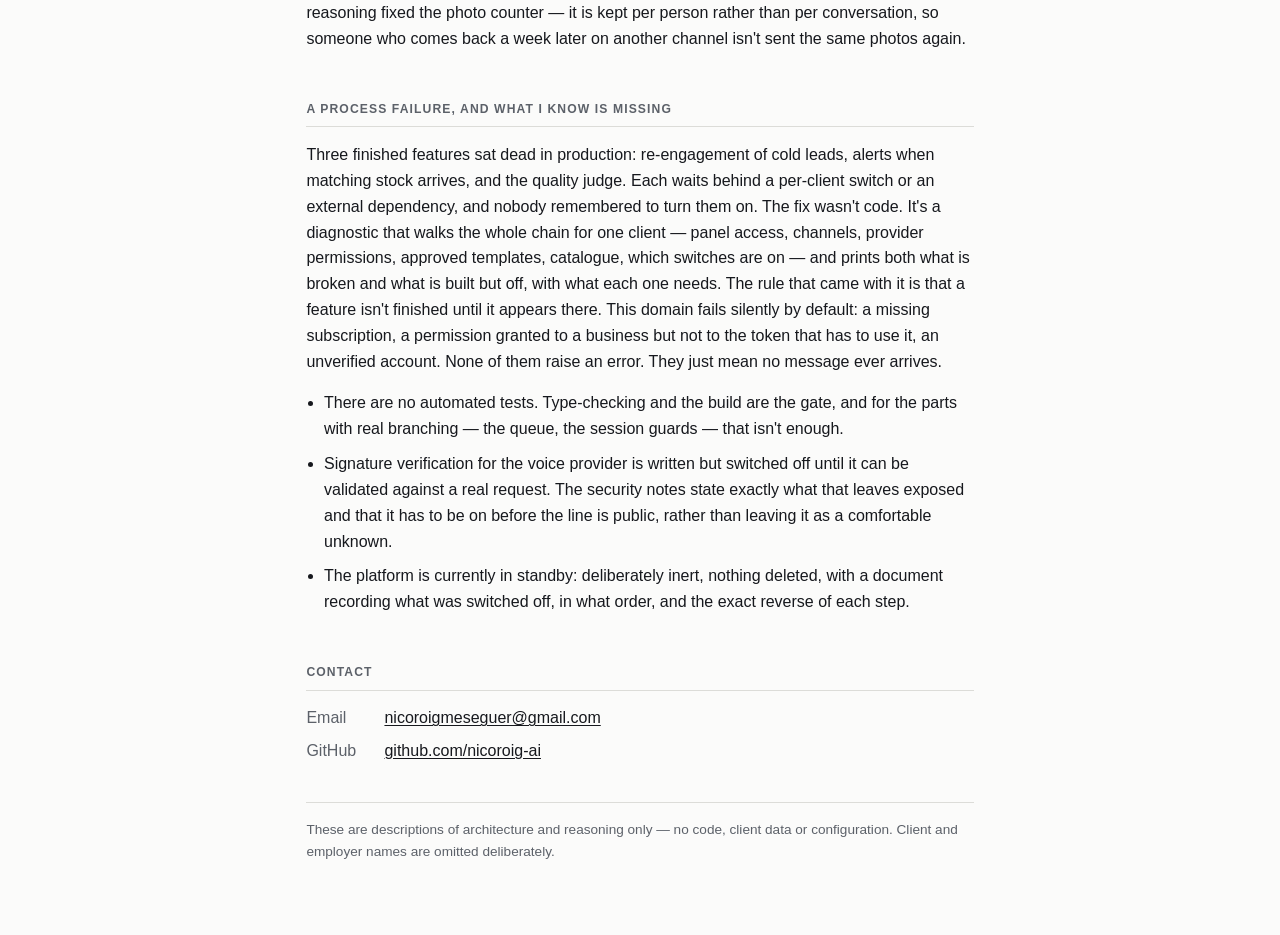
==== commit 3c90751f: "Cuatro proyectos en pestanas: mensajeria, compras, fiscal, entrenamiento" ====
--- a/index.html
+++ b/index.html
@@ -4,7 +4,7 @@
 <meta charset="utf-8">
 <meta name="viewport" content="width=device-width, initial-scale=1">
 <title>Nico Roig — engineering notes</title>
-<meta name="description" content="Two systems, the decisions behind them and their trade-offs: a multi-tenant AI messaging platform I built and ran, and a design study for predictive purchasing in restaurants.">
+<meta name="description" content="Four systems I built and the decisions behind them: multi-tenant AI messaging, restaurant purchasing, tax-law research automation and a local-first training app.">
 <link rel="icon" href="data:image/svg+xml,%3Csvg xmlns='http://www.w3.org/2000/svg' viewBox='0 0 16 16'%3E%3Crect width='16' height='16' fill='%23111'/%3E%3C/svg%3E">
 <style>
   :root{
@@ -37,34 +37,36 @@
   a:hover{text-decoration-thickness:2px}
   em{font-style:italic}
 
-  /* tabs (radio + :checked, no scripting required) */
   .tabinput{position:absolute; opacity:0; width:1px; height:1px; margin:0}
-  .tabbar{display:flex; gap:0; border-bottom:1px solid var(--rule); margin:0 0 2rem}
+  .tabbar{
+    display:grid; grid-template-columns:repeat(4,1fr);
+    border-bottom:1px solid var(--rule); margin:0 0 2rem;
+  }
   .tabbar label{
-    display:block; padding:.5rem .9rem .6rem; cursor:pointer; color:var(--muted);
-    border-bottom:2px solid transparent; margin-bottom:-1px; font-size:.93rem; line-height:1.3;
+    display:block; padding:.5rem .5rem .6rem; cursor:pointer; color:var(--muted);
+    border-bottom:2px solid transparent; margin-bottom:-1px; font-size:.88rem; line-height:1.25;
   }
   .tabbar label b{display:block; font-weight:600}
   .tabbar label i{
-    display:block; font-style:normal; font-size:.71rem; letter-spacing:.06em;
-    text-transform:uppercase; opacity:.8; margin-top:.15rem;
-  }
-  .tabbar label:first-child{padding-left:0}
+    display:block; font-style:normal; font-size:.68rem; letter-spacing:.06em;
+    text-transform:uppercase; opacity:.75; margin-top:.15rem;
+  }
+  .tabbar label:first-of-type{padding-left:0}
   .panel{display:none}
-  #t1:checked ~ .tabbar label[for="t1"],
-  #t2:checked ~ .tabbar label[for="t2"]{color:var(--fg); border-bottom-color:var(--fg)}
-  #t1:checked ~ #p1, #t2:checked ~ #p2{display:block}
-  #t1:focus-visible ~ .tabbar label[for="t1"],
-  #t2:focus-visible ~ .tabbar label[for="t2"]{outline:2px solid var(--fg); outline-offset:2px}
-  @media (max-width:26rem){ .tabbar label{padding-left:.55rem; padding-right:.55rem; font-size:.86rem} }
-
-  .tag{
-    display:inline-block; font-size:.72rem; letter-spacing:.06em; text-transform:uppercase;
-    color:var(--muted); border:1px solid var(--rule); border-radius:2px;
-    padding:.12rem .4rem; margin:0 0 .8rem;
-  }
-
-  /* decision blocks */
+  #t1:checked ~ .tabbar label[for="t1"], #t2:checked ~ .tabbar label[for="t2"],
+  #t3:checked ~ .tabbar label[for="t3"], #t4:checked ~ .tabbar label[for="t4"]{
+    color:var(--fg); border-bottom-color:var(--fg);
+  }
+  #t1:checked ~ #p1, #t2:checked ~ #p2, #t3:checked ~ #p3, #t4:checked ~ #p4{display:block}
+  #t1:focus-visible ~ .tabbar label[for="t1"], #t2:focus-visible ~ .tabbar label[for="t2"],
+  #t3:focus-visible ~ .tabbar label[for="t3"], #t4:focus-visible ~ .tabbar label[for="t4"]{
+    outline:2px solid var(--fg); outline-offset:2px;
+  }
+  @media (max-width:40rem){
+    .tabbar{grid-template-columns:repeat(2,1fr); gap:0 .4rem}
+    .tabbar label{padding-left:0; padding-right:.3rem; font-size:.84rem}
+  }
+
   dl{margin:0 0 .2rem; display:grid; grid-template-columns:5.2rem 1fr; column-gap:1rem; row-gap:.5rem}
   dt{
     font-size:.7rem; text-transform:uppercase; letter-spacing:.07em; color:var(--muted);
@@ -76,7 +78,6 @@
     dt{padding-top:.7rem}
   }
 
-  /* diagram */
   .fig{
     border:1px solid var(--rule); background:var(--box); border-radius:3px;
     padding:.7rem; margin:0 0 1.1rem; overflow-x:auto;
@@ -92,24 +93,26 @@
   li{margin:0 0 .55rem}
   .contact{margin:.4rem 0 0; font-size:1rem}
   .contact span{color:var(--muted); display:inline-block; width:4.6rem}
-  footer{margin-top:2rem; padding-top:1rem; border-top:1px solid var(--rule); color:var(--muted); font-size:.85rem}
+  footer{margin-top:2.4rem; padding-top:1rem; border-top:1px solid var(--rule); color:var(--muted); font-size:.85rem}
 </style>
 </head>
 <body>
 <main>
 
   <h1>Nico Roig</h1>
-  <p class="role">Two systems and the decisions behind them. This is about how they are built and where they break, not what they use.</p>
+  <p class="role">Four systems I built, and the decisions behind them. This is about how they work and where they break, not what they use.</p>
 
   <input class="tabinput" type="radio" name="tab" id="t1" checked>
   <input class="tabinput" type="radio" name="tab" id="t2">
+  <input class="tabinput" type="radio" name="tab" id="t3">
+  <input class="tabinput" type="radio" name="tab" id="t4">
 
   <nav class="tabbar">
-    <label for="t1"><b>AI messaging platform</b><i>Built · ran in production</i></label>
-    <label for="t2"><b>Restaurant purchasing</b><i>Design study · not built</i></label>
+    <label for="t1"><b>AI messaging</b><i>Real estate</i></label>
+    <label for="t2"><b>Purchasing</b><i>Hospitality</i></label>
+    <label for="t3"><b>Tax-law research</b><i>Tax &amp; legal</i></label>
+    <label for="t4"><b>Cognitive training</b><i>Learning</i></label>
   </nav>
-
-  <!-- ============================ PANEL 1 ============================ -->
   <section class="panel" id="p1">
 
   <h2>What I built</h2>
@@ -229,21 +232,19 @@
     <li>The platform is currently in standby: deliberately inert, nothing deleted, with a document recording what was switched off, in what order, and the exact reverse of each step.</li>
   </ul>
 
-  <footer>The system described here is proprietary. This section covers architecture and reasoning only — no code, client data or configuration.</footer>
 
   </section>
 
   <!-- ============================ PANEL 2 ============================ -->
   <section class="panel" id="p2">
 
-  <h2>The system</h2>
-  <p class="tag">Design study — not built</p>
-  <p class="lead">Predictive purchasing for independent restaurants: predict what a kitchen will sell, turn that into what it has to buy from each supplier before each delivery cut-off, and put a ready-to-send order in front of the chef instead of a dashboard. What follows is the design I'd build and the reasoning behind each choice; nothing here has run in production, and the last section is what I'd have to validate before believing any of it.</p>
-  <p>The forecast is not the hard part. The hard parts are that the cost of a wrong number is wildly asymmetric and different for every ingredient, that the data a restaurant can actually produce is far worse than these systems assume, and that a single bad order in week one ends adoption permanently.</p>
+  <h2>What I built</h2>
+  <p class="lead">A purchasing system for a restaurant: it predicts what the kitchen will sell, turns that into what has to be bought from each supplier before each delivery cut-off, and puts a ready-to-send order in front of the chef instead of a dashboard. It ran in production for the restaurant it was built for.</p>
+  <p>The forecast was not the hard part. The hard parts were that the cost of a wrong number is asymmetric and different for every ingredient, that the data a kitchen actually produces is worse than these systems assume, and that units are where a system like this produces a ten-fold error rather than a five-percent one.</p>
 
   <h2>Architecture</h2>
   <div class="fig">
-    <svg viewBox="0 0 640 352" role="img" aria-label="Flow diagram: point of sale, invoices and physical counts feed normalisation; a covers forecast and a menu mix model produce dish demand; recipes explode it into ingredient demand; combined with stock position it produces order quantities per supplier and delivery day, reviewed by the chef, with overrides and counts feeding back into stock position.">
+    <svg viewBox="0 0 640 352" role="img" aria-label="Flow diagram: sales, purchases and physical counts are normalised to one ingredient list; dish-driven demand goes through a covers forecast, menu mix and recipes while other ingredients use a direct consumption rate; combined with stock position this produces order quantities per supplier and delivery day, reviewed by the chef, with counts feeding back into stock position.">
       <defs>
         <marker id="a2" viewBox="0 0 8 8" refX="7" refY="4" markerWidth="7" markerHeight="7" orient="auto">
           <path d="M0,0 L8,4 L0,8" stroke-width="1.2"/>
@@ -253,7 +254,7 @@
       <rect x="8"   y="6" width="196" height="38" rx="2"/>
       <text x="106" y="30" text-anchor="middle">Till / sales history</text>
       <rect x="214" y="6" width="196" height="38" rx="2"/>
-      <text x="312" y="30" text-anchor="middle">Invoices, delivery notes</text>
+      <text x="312" y="30" text-anchor="middle">Purchases received</text>
       <rect x="420" y="6" width="196" height="38" rx="2"/>
       <text x="518" y="30" text-anchor="middle">Physical counts</text>
 
@@ -267,16 +268,16 @@
       <line x1="466" y1="92" x2="466" y2="102" marker-end="url(#a2)"/>
 
       <rect x="8" y="104" width="299" height="46" rx="2"/>
-      <text x="157" y="124" text-anchor="middle" class="sm">Covers forecast — weekday,</text>
-      <text x="157" y="140" text-anchor="middle" class="sm">calendar, local events</text>
+      <text x="157" y="124" text-anchor="middle" class="sm">Covers, then menu mix,</text>
+      <text x="157" y="140" text-anchor="middle" class="sm">then recipes</text>
       <rect x="317" y="104" width="299" height="46" rx="2"/>
-      <text x="466" y="124" text-anchor="middle" class="sm">Menu mix — share of</text>
-      <text x="466" y="140" text-anchor="middle" class="sm">covers per dish</text>
+      <text x="466" y="124" text-anchor="middle" class="sm">Direct consumption rate for</text>
+      <text x="466" y="140" text-anchor="middle" class="sm">what hangs off no dish</text>
       <line x1="157" y1="150" x2="157" y2="160" marker-end="url(#a2)"/>
       <line x1="466" y1="150" x2="466" y2="160" marker-end="url(#a2)"/>
 
       <rect x="8" y="162" width="608" height="36" rx="2"/>
-      <text x="312" y="185" text-anchor="middle">Dish demand → recipes → ingredient demand, as a distribution</text>
+      <text x="312" y="185" text-anchor="middle">Ingredient demand, as a range rather than a single number</text>
       <line x1="312" y1="198" x2="312" y2="208" marker-end="url(#a2)"/>
 
       <rect x="8" y="210" width="608" height="36" rx="2"/>
@@ -284,7 +285,7 @@
       <line x1="312" y1="246" x2="312" y2="256" marker-end="url(#a2)"/>
 
       <rect x="8" y="258" width="608" height="36" rx="2"/>
-      <text x="312" y="281" text-anchor="middle">Quantity — asymmetric cost quantile, shelf life, pack rounding</text>
+      <text x="312" y="281" text-anchor="middle">Quantity — asymmetric cost, shelf life, pack rounding, anomaly block</text>
       <line x1="312" y1="294" x2="312" y2="304" marker-end="url(#a2)"/>
 
       <rect x="8" y="306" width="608" height="36" rx="2"/>
@@ -292,80 +293,228 @@
       <path class="dash" d="M616,324 H630 V228 H620" marker-end="url(#a2)"/>
     </svg>
   </div>
-  <p>Sales, purchase documents and counts arrive in three different vocabularies and are reduced to one ingredient list first, because everything downstream is arithmetic on quantities and arithmetic on mismatched units is how this kind of system produces a catastrophe. Demand is predicted in two pieces and recombined. Stock is an estimate that is corrected, not a fact that is read. The output is an order per supplier for a specific delivery day, and the chef's edits to it come back in as the most valuable signal the system gets.</p>
+  <p>Sales, purchases and counts arrive in three different vocabularies and are reduced to one ingredient list first, because everything after that is arithmetic on quantities, and arithmetic on mismatched units is how this kind of system produces a catastrophe. Demand then reaches an ingredient by one of two routes, depending on what kind of ingredient it is. Stock is an estimate that gets corrected, not a fact that gets read. The output is an order for a specific supplier and a specific delivery day.</p>
 
   <h2>Engineering decisions</h2>
 
-  <h3>1. Forecast covers and menu mix, not ingredients</h3>
-  <dl>
-    <dt>Problem</dt><dd>A single dish sells a handful of units a week, restaurant history is short, and menus change. Per-item series are sparse, noisy and keep being invalidated.</dd>
-    <dt>Options</dt><dd>Predict each ingredient's consumption directly — dense and simple, but blind to menu changes and unable to explain a single number. Predict each dish independently — explainable, hopelessly sparse. Or decompose.</dd>
-    <dt>Chose</dt><dd>Decompose into how many people eat and what they order. Covers is a dense, well-behaved series driven by day of week, calendar, holidays and local events; menu mix is a set of slowly-moving shares. Ingredient demand is covers times mix, exploded through recipes. This survives a menu change, because a new dish inherits a share from its category until it has its own history, and it produces the sentence the chef needs to trust the number: four kilos of onion because we expect sixty covers and about a fifth of them take the burger.</dd>
-    <dt>Cost</dt><dd>Two models to keep honest instead of one, and the errors compound — a covers error moves every ingredient at once, in the same direction. That compounding is precisely why the order step below needs safety logic of its own rather than trusting the forecast it is handed.</dd>
+  <h3>1. Two routes to the same number, chosen per ingredient</h3>
+  <dl>
+    <dt>Problem</dt><dd>A single dish sells a handful of units a week, so its own history is sparse and a menu change invalidates it. But plenty of what a kitchen buys does not hang off any one dish at all.</dd>
+    <dt>Options</dt><dd>Forecast every ingredient directly from its own consumption — dense and simple, blind to menu changes, unable to explain a number. Or forecast dishes and explode them through recipes — explainable and menu-aware, hopeless where the series is thin.</dd>
+    <dt>Chose</dt><dd>Both, assigned per ingredient. Dish-driven ingredients go through how many people eat and what they order, and then through the recipes: covers is a dense series driven by day of week and calendar, menu mix is a set of slowly-moving shares, and the product of the two survives a menu change and explains itself — this much onion because we expect this many covers and this share of them takes the burger. Everything consumed regardless of what is ordered is forecast directly from its own rate, where there is no explanatory chain worth building.</dd>
+    <dt>Cost</dt><dd>Two paths to keep honest instead of one, and a judgement per ingredient about which path it belongs on — a judgement that has to be revisited when the menu changes. On the dish route errors also compound: an error in covers moves every ingredient at once and in the same direction, which is why the ordering step needs guards that do not depend on the forecast being right.</dd>
   </dl>
 
   <h3>2. The objective is the cost of being wrong, not accuracy</h3>
   <dl>
-    <dt>Problem</dt><dd>Over-ordering fresh fish is a total loss in two days. Under-ordering it takes a dish off the menu at nine in the evening. Over-ordering rice costs shelf space. One accuracy metric averages all of that into a number nobody can act on.</dd>
-    <dt>Options</dt><dd>Minimise a symmetric error and add a flat safety margin on top, or optimise the order quantity directly against a per-ingredient asymmetric cost.</dd>
-    <dt>Chose</dt><dd>The model outputs a distribution rather than a point, and the quantity is the quantile where the expected cost of running out equals the expected cost of throwing away — capped by how much of an over-order would actually survive to be used, given shelf life and turnover. Restaurants cannot give you those two costs in euros, so they are never asked: an ingredient is classified once as fresh and central to the menu, fresh but substitutable, or ambient, and that maps to a starting service level with a single control per item to run leaner or safer.</dd>
-    <dt>Cost</dt><dd>The system can no longer be summarised by one error number, and the quantity being optimised isn't directly observable — you only ever see waste and stockouts, both of which are under-recorded. So the evaluation has to be designed as deliberately as the model: recorded stockouts, waste measured at count time, and cash tied up in stock, tracked separately per ingredient class rather than averaged.</dd>
-  </dl>
-
-  <h3>3. Theoretical stock is a drifting estimate; a count is a measurement</h3>
-  <dl>
-    <dt>Problem</dt><dd>Depletion computed from sales assumes every gram ends up in a dish. Waste, over-portioning, staff meals and theft mean the number on screen walks away from the number on the shelf, and it does it silently.</dd>
-    <dt>Options</dt><dd>Perpetual inventory from till data — cheap and confidently wrong within weeks. Count everything constantly — accurate and nobody does it. Or treat the two as different kinds of evidence.</dd>
-    <dt>Chose</dt><dd>Each physical count carries two pieces of information: it resets the level, and the gap between what should have been consumed and what actually was estimates that ingredient's drift, which then corrects future recipe quantities. Because counts are entered by tired people at closing time, a count implying impossible consumption is not absorbed silently — it is flagged for confirmation, since one mistyped number that quietly becomes a drift rate poisons every future order for that item.</dd>
-    <dt>Cost</dt><dd>Accuracy is capped by an operational habit I don't control. So the design has to still work when counting stops: with no recent count it orders against consumption rate to a target number of days of cover and says so on the order line, instead of pretending to know what is in the walk-in.</dd>
-  </dl>
-
-  <h3>4. Where a language model belongs here, and where it does not</h3>
-  <dl>
-    <dt>Problem</dt><dd>The messy half of this product isn't prediction. The same tomato arrives as three different strings on three suppliers' invoices, sold by the case at variable weights, and recipes live in a chef's head or in a spreadsheet with its own vocabulary.</dd>
-    <dt>Options</dt><dd>Put a language model at the centre because that is what the category is sold as, or use it only where the input is unstructured and the output can be checked by a human once.</dd>
-    <dt>Chose</dt><dd>Nothing generative anywhere near the quantity. Demand is a statistical problem with a hard cost function, and a purchase order has to be auditable and reproducible: a component that cannot be interrogated about why it asked for thirty kilos of anything has no business emitting that number. The model earns its place at the edges — reading invoices and delivery notes, mapping supplier line items onto ingredients, turning a written recipe into quantities. Those are extraction and matching problems where it beats hand-written rules, and where every output lands in front of a person as a proposed mapping that is confirmed once and reused after that.</dd>
-    <dt>Cost</dt><dd>Two systems instead of one, and the unglamorous one is where most of the work is. It is also where a silent error does the most damage, which is what the next decision is for.</dd>
-  </dl>
-
-  <h3>5. Units are where this kind of system produces a catastrophe</h3>
-  <dl>
-    <dt>Problem</dt><dd>Recipes in grams, purchases by the case, suppliers quoting kilos with variable pack weights, and the word "unit" meaning different things to the chef and to the supplier. The characteristic failure here is not five percent out; it is ten times out.</dd>
-    <dt>Options</dt><dd>One global unit table with conversions inferred where they're missing, or conversions bound to the exact thing they describe and refused when unknown.</dd>
-    <dt>Chose</dt><dd>A conversion belongs to a triple — ingredient, supplier, pack — and is established when that supplier is onboarded, never inferred at order time. On top of it, arithmetic that can be checked is checked: any order line more than a few times the trailing median for that ingredient is blocked and shown to a person rather than sent, whatever the model produced. The rule sits outside the model on purpose, so that improving the forecast can never remove the guard.</dd>
-    <dt>Cost</dt><dd>More friction onboarding a supplier, and a rule that will occasionally block a genuinely large order. A blocked party order once a season is a far smaller problem than one order for ten times the fish, and the asymmetry is the whole point.</dd>
-  </dl>
-
-  <h2>What I'd expect to break, and what the design does about it</h2>
-
-  <p><strong>The first four weeks.</strong> A new restaurant has no history, and one confident stockout in week one ends adoption for good. So it starts in shadow: the system produces its order, the chef orders the way they always have, and both are recorded — nothing is switched on until that specific site's errors have been measured. Until then the forecast falls back through a hierarchy, from this dish to its category here to the category across sites, with the blend weight tied to how much history actually exists, and any line resting on a borrowed prior says so. If a fleet-wide prior is used at all it is the shape of a week, never one restaurant's volumes: pooling across paying clients is a commercial and legal problem before it is a modelling one.</p>
-
-  <p><strong>Silent drift.</strong> The dangerous failure isn't a wrong number, it's a confident one. Every ingredient carries the running gap between predicted and counted consumption; when the variance of that gap crosses a threshold, the item is demoted — it stops producing an automatic quantity and starts asking to be counted before it is ordered. A system that knows which of its own outputs to stop trusting is worth more than one that is slightly more accurate on average, because the second kind fails without telling anyone.</p>
-
-  <p><strong>The order nobody reads.</strong> Once the tool is trusted, orders get accepted without checking — that is the point of building it, and it is also the moment a bad line ships. Which is why the last guards are deterministic and sit outside the forecast: the trailing-median cap, minimum order values and pack rounding applied last so the number the chef sees is the number that gets sent, and a hard rule that a line whose ingredient has neither a recent count nor a confirmed pack conversion cannot go out automatically at all.</p>
-
-  <h2>What I'd have to validate before believing any of it</h2>
-  <ul>
-    <li>That covers are genuinely predictable at a single independent site, and not just across a fleet. The entire decomposition rests on that one series being well-behaved; if it isn't, the design is wrong at the root rather than needing tuning.</li>
-    <li>That restaurants count often enough for drift estimation to converge before it goes stale. If real counting cadence is monthly, drift is noise and the fallback path becomes the main path — which changes what the product is.</li>
-    <li>What a stockout actually costs, given it is barely recorded. Every order quantity is a ratio of two costs, one of which nobody measures, so the first version has to be deliberately conservative and instrumented to estimate that number rather than assume it.</li>
-  </ul>
+    <dt>Problem</dt><dd>Over-ordering fresh fish is a total loss within days. Under-ordering it takes a dish off the menu at nine in the evening. Over-ordering rice costs shelf space. A single accuracy metric averages all of that into a number nobody can act on.</dd>
+    <dt>Options</dt><dd>Minimise a symmetric error and add a flat safety margin on top, or choose the order quantity directly against a per-ingredient asymmetric cost.</dd>
+    <dt>Chose</dt><dd>The second. Demand is carried as a range rather than a point, and the quantity is the place in that range where the expected cost of running out meets the expected cost of throwing away — bounded by how much of an over-order would survive to be used at all, given shelf life and turnover. A kitchen cannot give you those two costs in euros, so it is never asked for them: an ingredient is classified once by how it fails, and the classification carries the trade-off.</dd>
+    <dt>Cost</dt><dd>The system stops being summarisable by one error number, and the thing being optimised is not directly observable — you see waste and stockouts, and both are under-recorded. Judging whether it is working takes more care than reading an accuracy score, and that is an ongoing cost rather than a one-off one.</dd>
+  </dl>
+
+  <h3>3. Theoretical stock drifts; a count is a measurement</h3>
+  <dl>
+    <dt>Problem</dt><dd>Depletion computed from sales assumes every gram ends up in a dish. Waste, over-portioning, staff meals and breakage mean the number on the screen walks away from the number on the shelf, and it does it quietly.</dd>
+    <dt>Options</dt><dd>Trust the running figure and count occasionally to reset it, or treat each count as evidence about the running figure itself.</dd>
+    <dt>Chose</dt><dd>The count does two jobs. It resets the level, and the gap between what should have been consumed and what actually was becomes an estimate of that ingredient's drift, which then corrects expected consumption going forward. The discrepancy is the signal, not the error to be thrown away.</dd>
+    <dt>Cost</dt><dd>Accuracy ends up capped by an operational habit that no software controls. Counts get entered by tired people at closing time, so one mistyped number would otherwise become a permanent drift rate for that ingredient — which is exactly why a count implying impossible consumption cannot be absorbed silently.</dd>
+  </dl>
+
+  <h3>4. Units, and a guard that sits outside the forecast</h3>
+  <dl>
+    <dt>Problem</dt><dd>Recipes in grams, purchases by the case, suppliers quoting kilos at variable pack weights, and the word "unit" meaning one thing to the chef and another to the supplier. The characteristic failure here is not five percent out, it is ten times out — and an order for ten times the fish is worse than having no system at all.</dd>
+    <dt>Options</dt><dd>One global unit table with conversions filled in wherever they are missing, or conversions bound to the exact thing they describe.</dd>
+    <dt>Chose</dt><dd>A conversion belongs to a specific ingredient, from a specific supplier, in a specific pack, and is established when that supplier is set up rather than inferred at order time. On top of that, an order line far above what that ingredient normally moves is stopped for a person to look at, whatever the forecast produced. That check is arithmetic and lives outside the model on purpose, so that improving the forecast can never quietly remove it.</dd>
+    <dt>Cost</dt><dd>More friction setting up a supplier, and a rule that will occasionally stop a genuinely large order before a big service. Blocking a legitimate order now and then is a far smaller problem than sending one absurd one, and that asymmetry is the entire reason the guard exists.</dd>
+  </dl>
+
+  </section>
+
+  <!-- ============================ PANEL 3 ============================ -->
+  <section class="panel" id="p3">
+
+  <h2>What I built</h2>
+  <p class="lead">A desktop tool for tax professionals that replaces a manual browser workflow: given an article of a tax law, it searches the tax authority's public rulings database, reads each ruling in full, extracts the official answer, and gathers the related administrative-court criteria into a spreadsheet. It runs on a locked-down corporate machine with nothing installed and no credentials, and it shipped with the document its IT and security department needed in order to approve it.</p>
+  <p>Everything interesting about it is a restraint rather than a capability: what it refuses to automate, what it refuses to claim, and what it had to prove about itself before anyone would run it.</p>
+
+  <h2>Architecture</h2>
+  <div class="fig">
+    <svg viewBox="0 0 640 366" role="img" aria-label="Flow diagram: article, tax and subsection are used to search the public rulings database; each ruling is fetched in full; the article is confirmed against the governing law; the official answer and the subsection context are extracted, and related court criteria are gathered; output is a spreadsheet plus a folder of full texts. The Supreme Court query is written into the sheet but never executed.">
+      <defs>
+        <marker id="a3" viewBox="0 0 8 8" refX="7" refY="4" markerWidth="7" markerHeight="7" orient="auto">
+          <path d="M0,0 L8,4 L0,8" stroke-width="1.2"/>
+        </marker>
+      </defs>
+
+      <rect x="8" y="6" width="608" height="36" rx="2"/>
+      <text x="312" y="29" text-anchor="middle">Article, tax and subsection</text>
+      <line x1="312" y1="42" x2="312" y2="52" marker-end="url(#a3)"/>
+
+      <rect x="8" y="54" width="608" height="36" rx="2"/>
+      <text x="312" y="77" text-anchor="middle">Search the tax authority's public rulings database</text>
+      <line x1="312" y1="90" x2="312" y2="100" marker-end="url(#a3)"/>
+
+      <rect x="8" y="102" width="608" height="36" rx="2"/>
+      <text x="312" y="125" text-anchor="middle">Fetch each ruling in full, as the browser would</text>
+      <line x1="312" y1="138" x2="312" y2="148" marker-end="url(#a3)"/>
+
+      <rect x="8" y="150" width="608" height="36" rx="2"/>
+      <text x="312" y="173" text-anchor="middle">Confirm the article belongs to the law you meant</text>
+      <line x1="157" y1="186" x2="157" y2="196" marker-end="url(#a3)"/>
+      <line x1="466" y1="186" x2="466" y2="196" marker-end="url(#a3)"/>
+
+      <rect x="8" y="198" width="299" height="46" rx="2"/>
+      <text x="157" y="218" text-anchor="middle" class="sm">Extract the official answer</text>
+      <text x="157" y="234" text-anchor="middle" class="sm">and the subsection context</text>
+      <rect x="317" y="198" width="299" height="46" rx="2"/>
+      <text x="466" y="218" text-anchor="middle" class="sm">Gather court criteria on the</text>
+      <text x="466" y="234" text-anchor="middle" class="sm">same subject — as candidates</text>
+      <line x1="157" y1="244" x2="157" y2="256" marker-end="url(#a3)"/>
+      <line x1="466" y1="244" x2="466" y2="256" marker-end="url(#a3)"/>
+
+      <rect x="8" y="258" width="608" height="46" rx="2"/>
+      <text x="312" y="278" text-anchor="middle" class="sm">Spreadsheet, plus a folder of the full texts</text>
+      <text x="312" y="294" text-anchor="middle" class="sm">for the professional to read or feed to a notebook of their own</text>
+
+      <rect class="dash" x="8" y="320" width="608" height="38" rx="2"/>
+      <text x="312" y="344" text-anchor="middle" class="sm">Supreme Court: the exact query is written into the sheet, and never executed</text>
+    </svg>
+  </div>
+  <p>Everything before the output is deterministic: search, fetch, verify, extract. Nothing is summarised by a model — the summary column is a verbatim extract of the ruling's own answer. The second output exists because the professional will want to interrogate the material with their own tools, and handing over the raw corpus is a better way to help with that than generating an interpretation.</p>
+
+  <h2>Engineering decisions</h2>
+
+  <h3>1. Not automating the source that asks you not to</h3>
+  <dl>
+    <dt>Problem</dt><dd>The most valuable cross-reference is Supreme Court case law. Its search engine is public and would have been no harder to drive than the other two.</dd>
+    <dt>Options</dt><dd>Drive it like the rest and hand over a complete table, or leave it out and give the user a worse tool.</dd>
+    <dt>Chose</dt><dd>Neither, exactly: the tool never connects to it, and instead writes the exact query into the spreadsheet — the search URL and every field, ready to paste — so the professional runs it themselves in the official search. The column exists; the automation does not.</dd>
+    <dt>Cost</dt><dd>A manual step in the middle of the workflow the tool exists to remove, in the one column users most want automatic. That is the trade I would make again: the alternative is a firm's traffic against a court's site in a way its terms do not invite, to save a professional thirty seconds.</dd>
+  </dl>
+
+  <h3>2. Labelling the uncertain output as uncertain</h3>
+  <dl>
+    <dt>Problem</dt><dd>There is no official identifier linking a tax ruling to a court decision. Any cross-reference is inferred from subject matter — same article, overlapping language — and inference in a legal document reads as authority.</dd>
+    <dt>Options</dt><dd>Present the matches as results, which is what makes the tool look finished, or present them as candidates, which makes it look unfinished.</dd>
+    <dt>Chose</dt><dd>Candidates, said plainly in the tool and again in its documentation: these are search aids on the same subject, they require professional review, they may include references that do not apply and may miss ones that do. The limitations section also separates the tool's own limits from the source's — a subsection search returns nothing when the ruling never spells the subsection out, which is a fact about the database, not a bug to be hidden.</dd>
+    <dt>Cost</dt><dd>It reads as a weaker product than it is, and a demo of it is less impressive. A research tool that quietly promotes an inferred link to an authority is worse than no tool, because the error it produces is invisible and lands in someone's advice.</dd>
+  </dl>
+
+  <h3>3. Matching the law, not just the number</h3>
+  <dl>
+    <dt>Problem</dt><dd>Article 74.3 exists in every tax law, and in the repealed versions of each of them. A number alone selects the wrong rulings with confidence.</dd>
+    <dt>Options</dt><dd>Search the number and let the professional discard what does not apply, or confirm each ruling against the law it actually cites.</dd>
+    <dt>Chose</dt><dd>Confirm: the requested tax maps to its statute, and each ruling is checked against the governing law it names, discarding same-numbered articles from other and superseded laws.</dd>
+    <dt>Cost</dt><dd>Recall drops — a ruling that does not state its governing law cleanly falls out of the results. In legal research that is the right direction to lose in: a citation that does not apply costs far more than one that was missed and can be found by widening the search.</dd>
+  </dl>
+
+  <h3>4. Built to be approved, not installed</h3>
+  <dl>
+    <dt>Problem</dt><dd>The deliverable is an executable that arrives by email at a company whose security policy blocks executables, and the person deciding has no reason to trust it.</dd>
+    <dt>Options</dt><dd>Ask for an exception and hope, or make approval cheap enough that saying yes is easy.</dd>
+    <dt>Chose</dt><dd>The second, as a design constraint rather than paperwork at the end. It uses the shell that already ships with Windows and the spreadsheet software already installed, so nothing is installed, no administrator rights are needed and nothing is left running afterwards; traffic is read-only to three named public domains; there are no credentials to store. It shipped with a dossier written for the reviewer: every endpoint contacted and why, the single file it writes, how to verify the traffic independently with a proxy, and a straight explanation of the one flag that looks alarming — the execution-policy bypass — with two alternatives if the policy prefers them. It also carried a costed fallback: the same logic reimplemented as a cloud script so that nothing executes on company machines at all, with what changes and what that version cannot do.</dd>
+    <dt>Cost</dt><dd>The dossier took as long as some of the features, and the fallback was designed for a decision that might never need it. Both are only worth it if you accept that a tool nobody is allowed to run has no value at all, however good it is.</dd>
+  </dl>
+
+  <h2>Where the model isn't</h2>
+  <p>This is the kind of task people reach for a language model to do: read hundreds of legal texts and tell me what they say. It does not. The only summary it writes is a verbatim extract of the ruling's official answer, because in this domain a paraphrase is a liability — the reader needs the administration's words, not a fluent version of them. Where the material genuinely needs interrogating, the tool prepares the corpus and hands it over: one text file per ruling with its full text and its candidate references, plus a cover page recording the search that produced them, so the professional can put it into a notebook tool and ask their own questions with the sources in front of them. The tool is deterministic and the judgement stays with the person who is accountable for it.</p>
+
+  </section>
+
+  <!-- ============================ PANEL 4 ============================ -->
+  <section class="panel" id="p4">
+
+  <h2>What I built</h2>
+  <p class="lead">A training app built on one honest premise: spaced repetition reliably improves what you retain, adaptive working-memory and reasoning tasks reliably improve the task you train, and neither of them reliably raises general intelligence. It does both, and it tells the user which is which.</p>
+  <p>Technically the interesting part is that it works fully offline with no account, and that signing up later adopts the history you already have instead of starting you over.</p>
+
+  <h2>Architecture</h2>
+  <div class="fig">
+    <svg viewBox="0 0 640 220" role="img" aria-label="Diagram: the browser holds all scheduling, sessions and analytics; the local store keeps all progress with no account; an optional account holds one snapshot per user and adopts local history on sign-up; with no database configured the cloud routes report unavailable and the app is unchanged.">
+      <defs>
+        <marker id="a4" viewBox="0 0 8 8" refX="7" refY="4" markerWidth="7" markerHeight="7" orient="auto">
+          <path d="M0,0 L8,4 L0,8" stroke-width="1.2"/>
+        </marker>
+      </defs>
+
+      <rect x="8" y="6" width="608" height="36" rx="2"/>
+      <text x="312" y="29" text-anchor="middle">Browser — scheduling, sessions, difficulty, analytics</text>
+      <line x1="157" y1="42" x2="157" y2="56" marker-end="url(#a4)"/>
+      <line x1="466" y1="42" x2="466" y2="56" marker-end="url(#a4)"/>
+
+      <rect x="8" y="58" width="299" height="46" rx="2"/>
+      <text x="157" y="78" text-anchor="middle" class="sm">Local store — all progress,</text>
+      <text x="157" y="94" text-anchor="middle" class="sm">no account, works offline</text>
+
+      <rect class="dash" x="317" y="58" width="299" height="46" rx="2"/>
+      <text x="466" y="78" text-anchor="middle" class="sm">Optional account — one</text>
+      <text x="466" y="94" text-anchor="middle" class="sm">snapshot per user</text>
+
+      <line x1="307" y1="81" x2="317" y2="81" marker-end="url(#a4)"/>
+      <text x="312" y="132" text-anchor="middle" class="sm">local history is adopted on sign-up, not discarded</text>
+
+      <rect x="8" y="150" width="608" height="46" rx="2"/>
+      <text x="312" y="170" text-anchor="middle" class="sm">No database configured → the cloud routes answer "unavailable"</text>
+      <text x="312" y="186" text-anchor="middle" class="sm">and nothing about the app changes</text>
+    </svg>
+  </div>
+  <p>The browser is the whole application: it schedules reviews, generates the tasks, adapts difficulty and computes the statistics. The server exists only to hold a copy. That ordering is the design — not "offline support" added to a cloud app, but a local app that can optionally be backed up.</p>
+
+  <h2>Engineering decisions</h2>
+
+  <h3>1. Local first, account optional and later</h3>
+  <dl>
+    <dt>Problem</dt><dd>Daily-habit software is used for months or abandoned in one session. Asking for an account before the first exercise loses the people who would have stayed; but losing months of streaks to a cleared browser loses the ones who did stay.</dd>
+    <dt>Options</dt><dd>Require an account, keep everything local, or make the account a later, optional addition.</dd>
+    <dt>Chose</dt><dd>The third, and enforced it rather than promised it: the cloud routes answer that they are unavailable when no database is configured, so the app has to work without them by construction and cannot quietly grow a dependency. Creating an account adopts the local history that already exists instead of opening an empty one, which is the moment where most apps of this kind silently throw away the user's first month.</dd>
+    <dt>Cost</dt><dd>The local store can fail in ways you do not get to see — quota, private browsing — so every read and write has to tolerate being dropped, and the app must behave sensibly with no stored state at all rather than treating that as impossible.</dd>
+  </dl>
+
+  <h3>2. Sync as one snapshot, last write wins</h3>
+  <dl>
+    <dt>Problem</dt><dd>Two devices, one person, and state that changes on both.</dd>
+    <dt>Options</dt><dd>Sync per item with conflict resolution, or store one document per user and accept that the later write wins.</dd>
+    <dt>Chose</dt><dd>One snapshot per user, written as an upsert, with the statistics computed in the browser rather than stored. The data is small and single-user: a real merge strategy would have cost days and bought protection against a scenario — the same person training offline on two devices in the same window — that is rare and cheap to lose.</dd>
+    <dt>Cost</dt><dd>That scenario does lose work when it happens. The decision was to take a known, bounded loss deliberately instead of discovering later that a homegrown merge had corrupted a scheduler's state, which is the failure that would actually be unrecoverable.</dd>
+  </dl>
+
+  <h3>3. The scheduler is not mine, on purpose</h3>
+  <dl>
+    <dt>Problem</dt><dd>Review timing is the entire product. Get it wrong and the app is worse than paper.</dd>
+    <dt>Options</dt><dd>Write a heuristic — satisfying and almost certainly worse — or use the published scheduling algorithm this field has converged on.</dd>
+    <dt>Chose</dt><dd>The published one, configured rather than reimplemented: a retention target set explicitly, and interval fuzz on so that cards learned together do not stay clumped together for years. On top of it, the interval each answer button will produce is shown on the button, because the user's own rating is the only input the algorithm has and people rate more honestly when the consequence is visible.</dd>
+    <dt>Cost</dt><dd>A dependency at the core of the product, and the statistics needed a separate approximation of the forgetting curve because the library exposes scheduling rather than current recall probability. Reimplementing to avoid that would have traded a small annoyance for a large risk.</dd>
+  </dl>
+
+  <h3>4. Difficulty comes from the rule, not from the numbers</h3>
+  <dl>
+    <dt>Problem</dt><dd>The training only does anything at the edge of the user's capacity, so difficulty has to move — and the obvious way to move it is the wrong one. Bigger numbers make a reasoning task longer, not harder.</dd>
+    <dt>Options</dt><dd>Scale magnitude, which is trivial to implement and measurable, or scale subtlety, which has to be designed per task.</dd>
+    <dt>Chose</dt><dd>Subtlety. Operands stay small and the underlying rule gets less obvious as the level rises; each task type carries its own level configuration instead of a shared global difficulty, because "harder" means something different for a span task than for a pattern task. And there is a level picker, so someone who is already capable starts high instead of grinding up from the bottom — making a user spend a week below their capacity is not caution, it is the one thing that makes the training useless.</dd>
+    <dt>Cost</dt><dd>Every task type is tuned by hand and the levels are not calibrated against each other, so level 6 in one exercise is not level 6 in another. Fixing that properly needs data from real users, which is a reason to leave it visible rather than pretend the scale is uniform.</dd>
+  </dl>
+
+  <h2>What it claims, and what it refuses to</h2>
+  <p>The documentation states, module by module, what the evidence actually supports: strong for spaced repetition and active recall on retention, reasonable for training the specific capacity a task exercises, contested for any transfer to general intelligence — which is precisely the claim this category of app is sold on, and the one it does not make. Writing that down cost nothing except the most marketable sentence available, and it is the same discipline as labelling an inferred legal reference as a candidate rather than an authority: state the confidence you actually have, especially when a stronger claim would sell better.</p>
 
   </section>
 
   <h2>Contact</h2>
   <p class="contact"><span>Email</span> <a href="mailto:nicoroigmeseguer@gmail.com">nicoroigmeseguer@gmail.com</a></p>
   <p class="contact"><span>GitHub</span> <a href="https://github.com/nicoroig-ai">github.com/nicoroig-ai</a></p>
+
+  <footer>These are descriptions of architecture and reasoning only — no code, client data or configuration. Client and employer names are omitted deliberately.</footer>
 
 </main>
 <script>
 (function(){
   try{
-    var map = {"#messaging":"t1","#restaurant":"t2"};
-    var back = {t1:"#messaging", t2:"#restaurant"};
+    var map = {"#messaging":"t1","#purchasing":"t2","#tax":"t3","#training":"t4"};
+    var back = {t1:"#messaging", t2:"#purchasing", t3:"#tax", t4:"#training"};
     var id = map[location.hash];
     if(id){ document.getElementById(id).checked = true; }
-    ["t1","t2"].forEach(function(k){
+    Object.keys(back).forEach(function(k){
       document.getElementById(k).addEventListener("change", function(){
         if(this.checked){
           history.replaceState(null, "", back[k]);
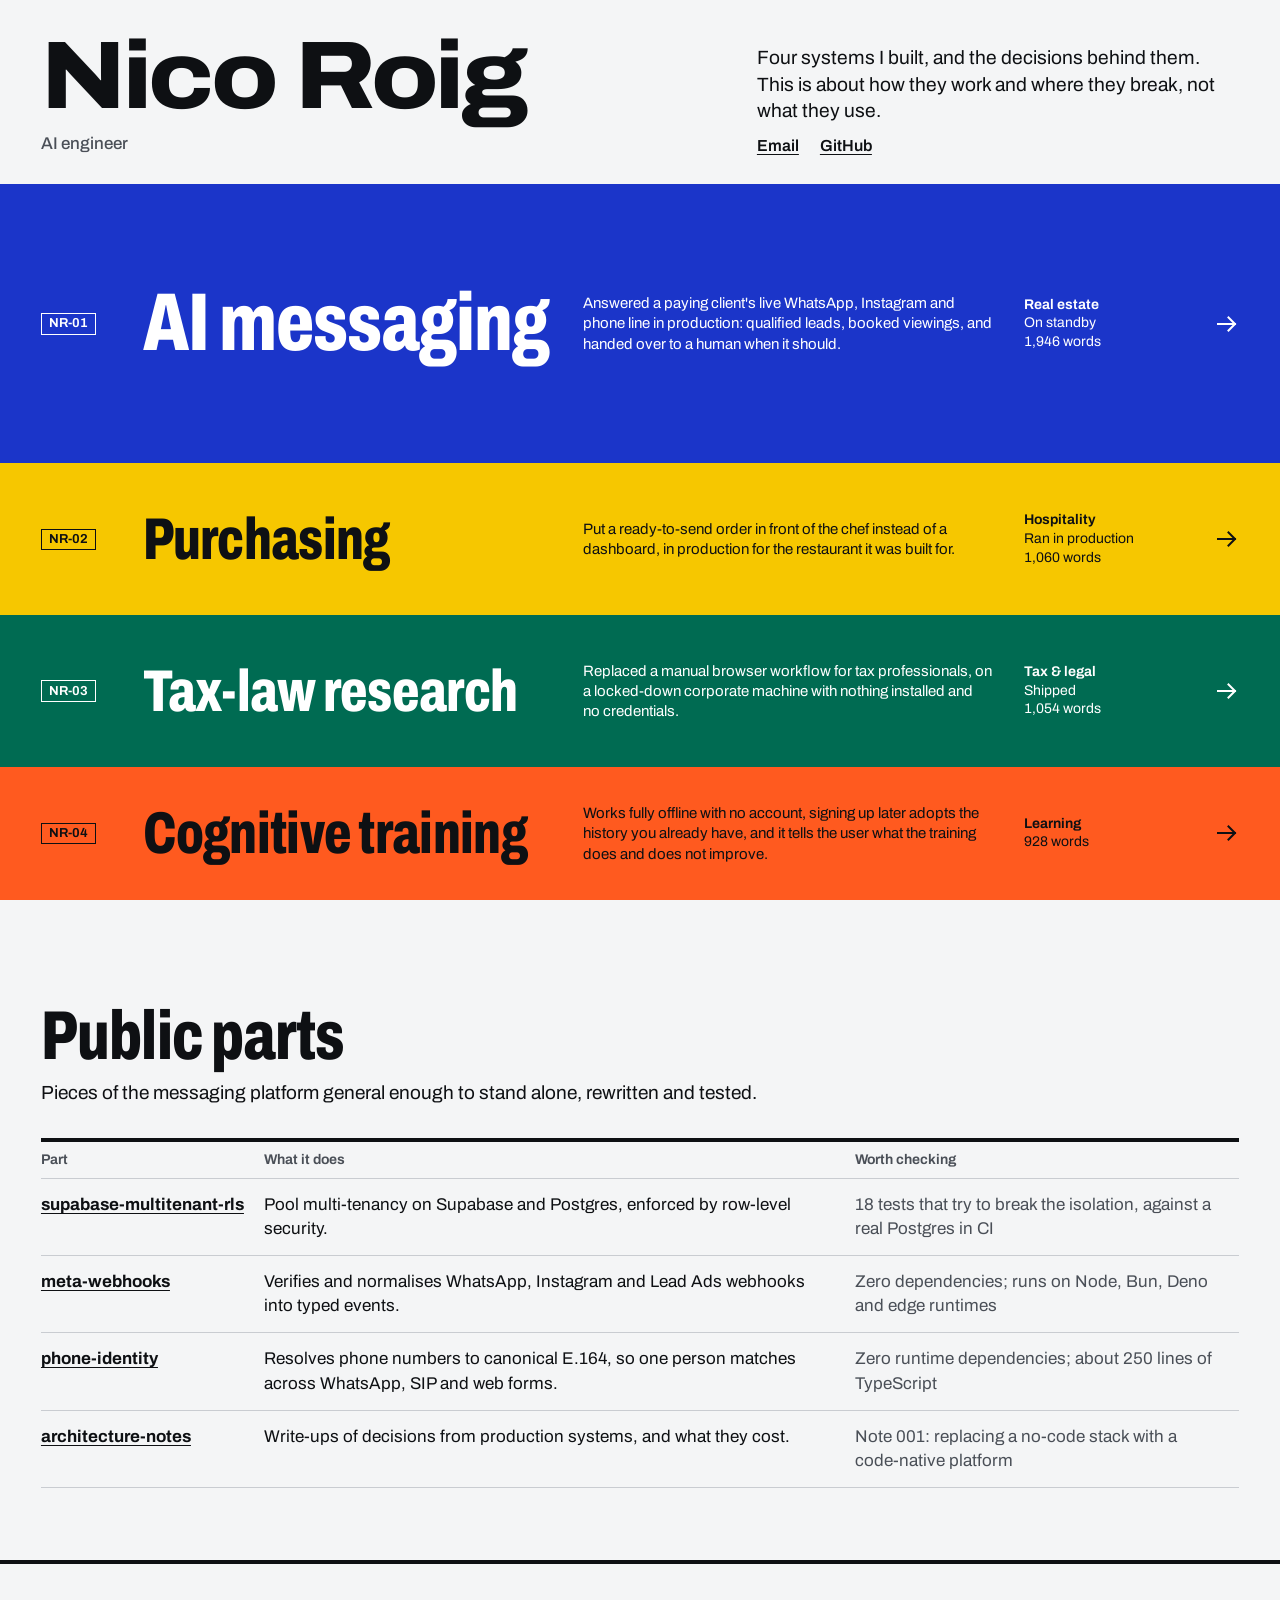
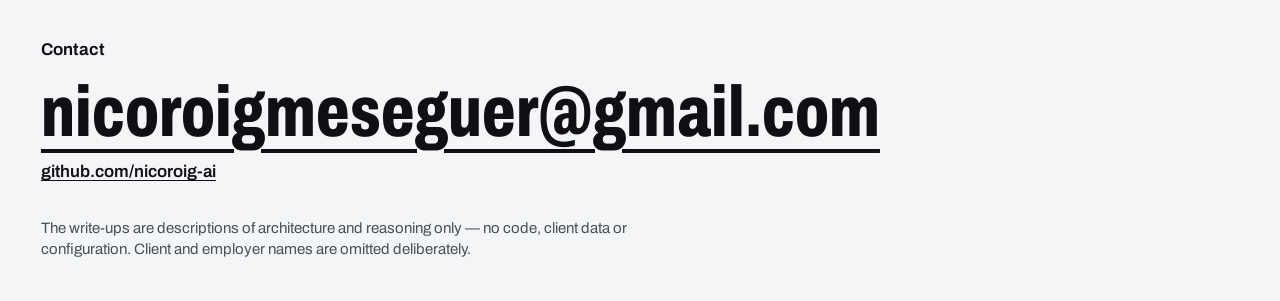
==== commit cc5778f0: "Rediseño como catálogo tipo data book Cada sistema pasa a tener su propia página y URL, con un resul" ====
--- a/index.html
+++ b/index.html
@@ -3,527 +3,99 @@
 <head>
 <meta charset="utf-8">
 <meta name="viewport" content="width=device-width, initial-scale=1">
-<title>Nico Roig — engineering notes</title>
+<title>Nico Roig — AI engineer. Four systems and the decisions behind them</title>
 <meta name="description" content="Four systems I built and the decisions behind them: multi-tenant AI messaging, restaurant purchasing, tax-law research automation and a local-first training app.">
-<link rel="icon" href="data:image/svg+xml,%3Csvg xmlns='http://www.w3.org/2000/svg' viewBox='0 0 16 16'%3E%3Crect width='16' height='16' fill='%23111'/%3E%3C/svg%3E">
-<style>
-  :root{
-    --bg:#fbfbfa; --fg:#16181d; --muted:#5c6169; --rule:#dcdcd8; --box:#ffffff;
-    --maxw:44rem;
-  }
-  @media (prefers-color-scheme: dark){
-    :root{ --bg:#14161a; --fg:#e6e7e9; --muted:#9aa0a8; --rule:#2c3038; --box:#191c21; }
-  }
-  *{box-sizing:border-box}
-  html{-webkit-text-size-adjust:100%}
-  body{
-    margin:0; background:var(--bg); color:var(--fg);
-    font:16px/1.62 -apple-system,BlinkMacSystemFont,"Segoe UI",Roboto,Helvetica,Arial,sans-serif;
-    font-feature-settings:"kern" 1;
-  }
-  main{max-width:var(--maxw); margin:0 auto; padding:3rem 1.15rem 4.5rem}
-  h1{font-size:1.32rem; letter-spacing:-.01em; margin:0 0 .15rem; font-weight:650}
-  .role{color:var(--muted); font-size:.95rem; margin:0 0 1.9rem}
-  h2{
-    font-size:.76rem; text-transform:uppercase; letter-spacing:.09em; font-weight:650;
-    color:var(--muted); margin:3rem 0 .9rem; padding-bottom:.45rem; border-bottom:1px solid var(--rule);
-  }
-  h3{font-size:1rem; font-weight:650; margin:2rem 0 .55rem; letter-spacing:-.005em}
-  h3:first-of-type{margin-top:.2rem}
-  .panel > h2:first-child{margin-top:0}
-  p{margin:0 0 .95rem}
-  .lead{font-size:1.05rem}
-  a{color:inherit; text-decoration:underline; text-underline-offset:2px; text-decoration-thickness:1px}
-  a:hover{text-decoration-thickness:2px}
-  em{font-style:italic}
-
-  .tabinput{position:absolute; opacity:0; width:1px; height:1px; margin:0}
-  .tabbar{
-    display:grid; grid-template-columns:repeat(4,1fr);
-    border-bottom:1px solid var(--rule); margin:0 0 2rem;
-  }
-  .tabbar label{
-    display:block; padding:.5rem .5rem .6rem; cursor:pointer; color:var(--muted);
-    border-bottom:2px solid transparent; margin-bottom:-1px; font-size:.88rem; line-height:1.25;
-  }
-  .tabbar label b{display:block; font-weight:600}
-  .tabbar label i{
-    display:block; font-style:normal; font-size:.68rem; letter-spacing:.06em;
-    text-transform:uppercase; opacity:.75; margin-top:.15rem;
-  }
-  .tabbar label:first-of-type{padding-left:0}
-  .panel{display:none}
-  #t1:checked ~ .tabbar label[for="t1"], #t2:checked ~ .tabbar label[for="t2"],
-  #t3:checked ~ .tabbar label[for="t3"], #t4:checked ~ .tabbar label[for="t4"]{
-    color:var(--fg); border-bottom-color:var(--fg);
-  }
-  #t1:checked ~ #p1, #t2:checked ~ #p2, #t3:checked ~ #p3, #t4:checked ~ #p4{display:block}
-  #t1:focus-visible ~ .tabbar label[for="t1"], #t2:focus-visible ~ .tabbar label[for="t2"],
-  #t3:focus-visible ~ .tabbar label[for="t3"], #t4:focus-visible ~ .tabbar label[for="t4"]{
-    outline:2px solid var(--fg); outline-offset:2px;
-  }
-  @media (max-width:40rem){
-    .tabbar{grid-template-columns:repeat(2,1fr); gap:0 .4rem}
-    .tabbar label{padding-left:0; padding-right:.3rem; font-size:.84rem}
-  }
-
-  dl{margin:0 0 .2rem; display:grid; grid-template-columns:5.2rem 1fr; column-gap:1rem; row-gap:.5rem}
-  dt{
-    font-size:.7rem; text-transform:uppercase; letter-spacing:.07em; color:var(--muted);
-    font-weight:650; padding-top:.32rem;
-  }
-  dd{margin:0}
-  @media (max-width:34rem){
-    dl{grid-template-columns:1fr; row-gap:.2rem}
-    dt{padding-top:.7rem}
-  }
-
-  .fig{
-    border:1px solid var(--rule); background:var(--box); border-radius:3px;
-    padding:.7rem; margin:0 0 1.1rem; overflow-x:auto;
-  }
-  .fig svg{display:block; width:100%; min-width:30rem; height:auto}
-  .fig text{fill:var(--fg); font-family:inherit; font-size:14px}
-  .fig .sm{fill:var(--muted); font-size:12.5px}
-  .fig rect{fill:none; stroke:var(--rule); stroke-width:1.2}
-  .fig line,.fig path{stroke:var(--muted); stroke-width:1.2; fill:none}
-  .fig .dash{stroke-dasharray:4 4}
-
-  ul{margin:0 0 .95rem; padding-left:1.1rem}
-  li{margin:0 0 .55rem}
-  .contact{margin:.4rem 0 0; font-size:1rem}
-  .contact span{color:var(--muted); display:inline-block; width:4.6rem}
-  footer{margin-top:2.4rem; padding-top:1rem; border-top:1px solid var(--rule); color:var(--muted); font-size:.85rem}
-</style>
+<link rel="canonical" href="https://nicoroig.dev/">
+<meta property="og:type" content="website">
+<meta property="og:site_name" content="Nico Roig">
+<meta property="og:title" content="Nico Roig — AI engineer. Four systems and the decisions behind them">
+<meta property="og:description" content="Four systems I built and the decisions behind them: multi-tenant AI messaging, restaurant purchasing, tax-law research automation and a local-first training app.">
+<meta property="og:url" content="https://nicoroig.dev/">
+<meta property="og:image" content="https://nicoroig.dev/assets/og/home.png">
+<meta property="og:image:width" content="1200">
+<meta property="og:image:height" content="630">
+<meta name="twitter:card" content="summary_large_image">
+<link rel="icon" href="/assets/favicon.svg" type="image/svg+xml">
+<link rel="apple-touch-icon" href="/assets/apple-touch-icon.png">
+<link rel="preload" href="/assets/fonts/archivo-latin-standard-normal.woff2" as="font" type="font/woff2" crossorigin>
+<link rel="stylesheet" href="/assets/site.css">
+<script>
+(function(){var m={"#messaging":"/messaging/","#purchasing":"/purchasing/","#tax":"/tax/","#training":"/training/"};
+if(m[location.hash]){location.replace(m[location.hash]);}})();
+</script>
+<script type="application/ld+json">{"@context":"https://schema.org","@type":"Person","name":"Nico Roig","jobTitle":"AI engineer","url":"https://nicoroig.dev/","sameAs":["https://github.com/nicoroig-ai"]}</script>
 </head>
-<body>
+<body class="home">
+<div class="first-view">
+<header class="masthead">
+  <div class="masthead-name">
+    <h1>Nico Roig</h1>
+    <p>AI engineer</p>
+  </div>
+  <div class="masthead-intro">
+    <p>Four systems I built, and the decisions behind them. This is about how they work and where they break, not what they use.</p>
+    <p class="masthead-links"><a href="mailto:nicoroigmeseguer@gmail.com">Email</a> <a href="https://github.com/nicoroig-ai">GitHub</a></p>
+  </div>
+</header>
 <main>
-
-  <h1>Nico Roig</h1>
-  <p class="role">Four systems I built, and the decisions behind them. This is about how they work and where they break, not what they use.</p>
-
-  <input class="tabinput" type="radio" name="tab" id="t1" checked>
-  <input class="tabinput" type="radio" name="tab" id="t2">
-  <input class="tabinput" type="radio" name="tab" id="t3">
-  <input class="tabinput" type="radio" name="tab" id="t4">
-
-  <nav class="tabbar">
-    <label for="t1"><b>AI messaging</b><i>Real estate</i></label>
-    <label for="t2"><b>Purchasing</b><i>Hospitality</i></label>
-    <label for="t3"><b>Tax-law research</b><i>Tax &amp; legal</i></label>
-    <label for="t4"><b>Cognitive training</b><i>Learning</i></label>
-  </nav>
-  <section class="panel" id="p1">
-
-  <h2>What I built</h2>
-  <p class="lead">An AI assistant that answers a real-estate agency's own WhatsApp, Instagram and phone line: it qualifies leads, searches that agency's property catalogue, books viewings in their calendar, follows up, and hands the conversation to a human when it should. I was co-founder and technical lead; I designed and wrote the platform behind it — one codebase and one database serving every agency — and it ran a paying client's live inbound channel in production until we put the company on hold.</p>
-
-  <h2>Architecture</h2>
-  <div class="fig">
-    <svg viewBox="0 0 640 424" role="img" aria-label="Flow diagram: inbound channels, signature check, routing to a client account, idempotent ingest, session layer, agent turn, delivery, durable job table, schedule, offline judge feeding back into the agent turn.">
-      <defs>
-        <marker id="a1" viewBox="0 0 8 8" refX="7" refY="4" markerWidth="7" markerHeight="7" orient="auto">
-          <path d="M0,0 L8,4 L0,8" stroke-width="1.2"/>
-        </marker>
-      </defs>
-
-      <rect x="8"   y="6" width="196" height="38" rx="2"/>
-      <text x="106" y="30" text-anchor="middle">WhatsApp / Instagram</text>
-      <rect x="214" y="6" width="196" height="38" rx="2"/>
-      <text x="312" y="30" text-anchor="middle">Ad lead forms</text>
-      <rect x="420" y="6" width="196" height="38" rx="2"/>
-      <text x="518" y="30" text-anchor="middle">Inbound phone calls</text>
-
-      <line x1="106" y1="44" x2="106" y2="54" marker-end="url(#a1)"/>
-      <line x1="312" y1="44" x2="312" y2="54" marker-end="url(#a1)"/>
-      <line x1="518" y1="44" x2="518" y2="54" marker-end="url(#a1)"/>
-
-      <rect x="8" y="56" width="608" height="36" rx="2"/>
-      <text x="312" y="79" text-anchor="middle">Check signature, then resolve to one client account</text>
-      <line x1="312" y1="92" x2="312" y2="102" marker-end="url(#a1)"/>
-
-      <rect x="8" y="104" width="608" height="36" rx="2"/>
-      <text x="312" y="127" text-anchor="middle">Idempotent ingest — a redelivered webhook changes nothing</text>
-      <line x1="312" y1="140" x2="312" y2="150" marker-end="url(#a1)"/>
-
-      <rect x="8" y="152" width="608" height="36" rx="2"/>
-      <text x="312" y="175" text-anchor="middle">Session layer — may the assistant speak right now?</text>
-      <line x1="312" y1="188" x2="312" y2="198" marker-end="url(#a1)"/>
-
-      <rect x="8" y="200" width="608" height="36" rx="2"/>
-      <text x="312" y="223" text-anchor="middle">Agent turn — catalogue search, booking, CRM, escalation</text>
-      <line x1="312" y1="236" x2="312" y2="246" marker-end="url(#a1)"/>
-
-      <rect x="8" y="248" width="608" height="36" rx="2"/>
-      <text x="312" y="271" text-anchor="middle">Delivery — short messages; a failed send becomes a job</text>
-      <line x1="312" y1="284" x2="312" y2="300" marker-end="url(#a1)"/>
-
-      <rect x="8" y="302" width="299" height="46" rx="2"/>
-      <text x="157" y="322" text-anchor="middle" class="sm">Durable job table: retries, follow-ups,</text>
-      <text x="157" y="338" text-anchor="middle" class="sm">callbacks, reactivation, reviews</text>
-
-      <rect x="317" y="302" width="299" height="46" rx="2"/>
-      <text x="466" y="322" text-anchor="middle" class="sm">Daily schedule, plus a drain after</text>
-      <text x="466" y="338" text-anchor="middle" class="sm">every webhook already answered</text>
-      <line x1="317" y1="325" x2="307" y2="325" marker-end="url(#a1)"/>
-
-      <rect x="8" y="376" width="608" height="36" rx="2"/>
-      <text x="312" y="399" text-anchor="middle">Offline judge — grades threads, corrects that client only</text>
-      <path class="dash" d="M616,394 H630 V218 H620" marker-end="url(#a1)"/>
-    </svg>
-  </div>
-  <p>One deployment serves every client. A webhook arrives with no idea whose it is, so the signature is verified first and an external identifier resolves it to a client account; from there every read and write carries that account explicitly. Anything that has to survive a crash — an unsent message, a follow-up, a callback, a reactivation, a nightly review — is a row in a job table rather than a timer inside a request. Clients log into a panel that reads the same database through a different role, and never sees the engine's side of it.</p>
-
-  <h2>Engineering decisions</h2>
-
-  <h3>1. Isolating one client's data from another's</h3>
-  <dl>
-    <dt>Problem</dt><dd>Several agencies, all of their leads' private conversations, one product.</dd>
-    <dt>Options</dt><dd>A separate database per client — physical isolation, more surface to operate and migrate — or one pooled database with row-level security.</dd>
-    <dt>Chose</dt><dd>Pooled, with two different enforcement paths. The panel authenticates as the end user and row-level security confines it, including a second level inside a client: a sales agent only sees the contacts assigned to them, enforced in the database rather than in the UI, so a missing filter in a query can't widen it. The engine deliberately runs with a role that bypasses row-level security, because a webhook arrives before anyone knows whose it is. The tables holding provider tokens and per-client API keys have row-level security on with no policy at all for the panel's role: zero rows, always.</dd>
-    <dt>Cost</dt><dd>On the engine side isolation is a discipline, not a guarantee — one forgotten account filter would cross clients. That is why catalogue search is a single shared function that takes the account as its first argument, instead of a query written at each call site.</dd>
-  </dl>
-
-  <h3>2. Durable work lives in the database</h3>
-  <dl>
-    <dt>Problem</dt><dd>Retries, follow-ups, callbacks, reactivations and nightly reviews can't live in the request that started them.</dd>
-    <dt>Options</dt><dd>The hosting platform's durable-workflow product, or a job table in the Postgres I already had.</dd>
-    <dt>Chose</dt><dd>The table. Work is claimed atomically with skip-locked; the attempt counter increments at claim time, so an attempt that kills the process still counts against its budget; a lease reclaims work abandoned by a dead worker; failures back off exponentially into a dead-letter state; and the idempotency key is unique only across active states, so a job can legitimately be scheduled again once the previous one is done. The deciding reason was that the client panel has to show this work as inspectable rows, and finding cold leads is a scan of the same tables.</dd>
-    <dt>Cost</dt><dd>I gave up the platform's own backoff and orchestration primitives, and the hosting plan refuses schedules more frequent than daily — it fails the deploy rather than degrading it. So the schedule is only a floor: real progress comes from draining a few jobs after each webhook has already been answered, which means throughput follows traffic.</dd>
-  </dl>
-
-  <h3>3. One person, several channels</h3>
-  <dl>
-    <dt>Problem</dt><dd>The same person writes on chat, then phones in, and a human colleague sometimes replies from their own handset. Four possible speakers on one thread, and any two of them talking at once looks broken to the client.</dd>
-    <dt>Options</dt><dd>Keep state per channel and per conversation, or make the person the unit and arbitrate between channels — and if arbitrating, do it with a model or in code.</dd>
-    <dt>Chose</dt><dd>The person is the unit of memory; arbitration is code. Chat reads summaries of past calls, a call opens with a compact summary of the chat. Identity is the phone number normalised to one canonical form at every entry point, which mattered because the telephony carrier hands the caller id in national format while chat delivers it with the country code — the missing prefix is derived from the other end of the call rather than hardcoded. Then the guards: don't answer in chat while the person is on a call; pausing for a human pauses them on every channel, not just the thread they wrote in; and when a colleague answers from their handset the assistant steps back and a later job asks the model whether to resume, defaulting to staying quiet.</dd>
-    <dt>Cost</dt><dd>Guards on every path that can produce a message, and a conservative default that sometimes leaves the assistant paused longer than it needed to be. I preferred that to two of them replying to the same person.</dd>
-  </dl>
-
-  <h3>4. The context window is where both the cost and the invention live</h3>
-  <dl>
-    <dt>Problem</dt><dd>Everything expensive and everything dangerous happens in the same place: what the model is shown, and what it is allowed to say about it.</dd>
-    <dt>Options</dt><dd>Give the model more context and more freedom and correct the output afterwards, or narrow the input and constrain the output.</dd>
-    <dt>Chose</dt><dd>Narrow both. Old history is folded into a rolling per-person summary behind a watermark instead of being replayed. A burst of messages from a lead becomes one turn rather than one turn per line. Listing photos never enter the context at all: the model cites a reference, and a delivery layer reads that reference out of the finished message and attaches the right images. On the output side, no specific listing, price or reference may be mentioned unless the search tool returned it in that same turn; outside the messaging platform's 24-hour service window the model picks a key from a closed catalogue of pre-approved templates and may answer "none", but never writes that copy. Commercial preference — showing the agency's own listings ahead of partner stock — is applied as ordering after the filters, never as a filter, so it can change what a lead sees first but not what matches.</dd>
-    <dt>Cost</dt><dd>More machinery between the message arriving and the model seeing it, and that machinery is invisible until output quality drops (see below). Features that depend on approved templates ship live and do nothing until a client's catalogue is approved.</dd>
-  </dl>
-
-  <h3>5. Grading the assistant, and letting it correct itself within limits</h3>
-  <dl>
-    <dt>Problem</dt><dd>Quality is invisible. Nobody reads the conversations, and by the time a client complains the damage is already done.</dd>
-    <dt>Options</dt><dd>Sample conversations by hand, or have a model grade them — and if it grades them, decide whether anything is allowed to change automatically.</dd>
-    <dt>Chose</dt><dd>An offline judge scores each person's thread against the rules the assistant is actually operating under for that client, and labels failures from a fixed nine-category vocabulary; the most severe is mentioning a listing the search tool never returned. Two things mattered more than the scoring itself: the judge is calibrated to reserve the worst verdict for material failures, because a grader that finds something wrong in every conversation is noise; and the transcript is author-aware, so messages a human colleague wrote are marked as not the assistant's and are not held against it. A bad verdict may produce a correction, but never in the shared prompt — corrections are rows scoped to one client, deduplicated by failure category so recurrence reinforces rather than accumulates, capped per day and in total, with a cooldown and a probation period, and reversible by deleting the row.</dd>
-    <dt>Cost</dt><dd>It is deliberately slow to change anything, and off unless a client is opted in, so it only helps where someone turned it on. One practical trap: the provider endpoint this runs on rejects numeric bounds in structured-output schemas, which failed the whole evaluation silently — the range is asked for in the prompt and clamped in code instead.</dd>
-  </dl>
-
-  <h2>A production incident, start to finish</h2>
-  <p><strong>Shipping listing photos made the assistant forget prices — over the phone.</strong></p>
-  <p>Photos were the obvious next feature: a listing without images doesn't sell. They were built so the model never handles them — it writes a message citing a reference, and the delivery layer looks up that listing and sends its images behind the text. No extra model call, no URLs in the context.</p>
-  <p>The symptom appeared somewhere else. On calls, the assistant could describe a property but stopped being able to say what it cost. Chat looked fine.</p>
-  <p>Every message sent is persisted, images included — an image record whose body is just a URL. The conversation history the model reads is a fixed-size window over the person's recent messages across all channels. Sending six photos wrote six records. The window filled with URLs and pushed out the listing card, which is where the price was. The voice side receives a compressed slice of that same window, so it ran out of the number first, and only there. The feature that delivered the photos had evicted the data the photos were about.</p>
-  <p>The fix had two parts. Image records whose body is only a URL are excluded from the window — they are delivery bookkeeping, not conversation, while images sent <em>by</em> the client keep their description because that is conversation. And because filtering shrinks the window, the query now over-fetches and trims, so the window is still N real messages rather than N minus however many photos happened to be sent. Separately, the voice side was given the ability to look a listing up by its reference mid-call, so the number can be recovered instead of remembered.</p>
-  <p>What I took from it: any record written into a shared bounded resource has to declare whether it is conversation or bookkeeping, because the cost of getting that wrong shows up in a different feature, on a different channel, as a quality problem rather than an error. The same reasoning fixed the photo counter — it is kept per person rather than per conversation, so someone who comes back a week later on another channel isn't sent the same photos again.</p>
-
-  <h2>A process failure, and what I know is missing</h2>
-  <p>Three finished features sat dead in production: re-engagement of cold leads, alerts when matching stock arrives, and the quality judge. Each waits behind a per-client switch or an external dependency, and nobody remembered to turn them on. The fix wasn't code. It's a diagnostic that walks the whole chain for one client — panel access, channels, provider permissions, approved templates, catalogue, which switches are on — and prints both what is broken and what is built but off, with what each one needs. The rule that came with it is that a feature isn't finished until it appears there. This domain fails silently by default: a missing subscription, a permission granted to a business but not to the token that has to use it, an unverified account. None of them raise an error. They just mean no message ever arrives.</p>
-  <ul>
-    <li>There are no automated tests. Type-checking and the build are the gate, and for the parts with real branching — the queue, the session guards — that isn't enough.</li>
-    <li>Signature verification for the voice provider is written but switched off until it can be validated against a real request. The security notes state exactly what that leaves exposed and that it has to be on before the line is public, rather than leaving it as a comfortable unknown.</li>
-    <li>The platform is currently in standby: deliberately inert, nothing deleted, with a document recording what was switched off, in what order, and the exact reverse of each step.</li>
-  </ul>
-
-
-  </section>
-
-  <!-- ============================ PANEL 2 ============================ -->
-  <section class="panel" id="p2">
-
-  <h2>What I built</h2>
-  <p class="lead">A purchasing system for a restaurant: it predicts what the kitchen will sell, turns that into what has to be bought from each supplier before each delivery cut-off, and puts a ready-to-send order in front of the chef instead of a dashboard. It ran in production for the restaurant it was built for.</p>
-  <p>The forecast was not the hard part. The hard parts were that the cost of a wrong number is asymmetric and different for every ingredient, that the data a kitchen actually produces is worse than these systems assume, and that units are where a system like this produces a ten-fold error rather than a five-percent one.</p>
-
-  <h2>Architecture</h2>
-  <div class="fig">
-    <svg viewBox="0 0 640 352" role="img" aria-label="Flow diagram: sales, purchases and physical counts are normalised to one ingredient list; dish-driven demand goes through a covers forecast, menu mix and recipes while other ingredients use a direct consumption rate; combined with stock position this produces order quantities per supplier and delivery day, reviewed by the chef, with counts feeding back into stock position.">
-      <defs>
-        <marker id="a2" viewBox="0 0 8 8" refX="7" refY="4" markerWidth="7" markerHeight="7" orient="auto">
-          <path d="M0,0 L8,4 L0,8" stroke-width="1.2"/>
-        </marker>
-      </defs>
-
-      <rect x="8"   y="6" width="196" height="38" rx="2"/>
-      <text x="106" y="30" text-anchor="middle">Till / sales history</text>
-      <rect x="214" y="6" width="196" height="38" rx="2"/>
-      <text x="312" y="30" text-anchor="middle">Purchases received</text>
-      <rect x="420" y="6" width="196" height="38" rx="2"/>
-      <text x="518" y="30" text-anchor="middle">Physical counts</text>
-
-      <line x1="106" y1="44" x2="106" y2="54" marker-end="url(#a2)"/>
-      <line x1="312" y1="44" x2="312" y2="54" marker-end="url(#a2)"/>
-      <line x1="518" y1="44" x2="518" y2="54" marker-end="url(#a2)"/>
-
-      <rect x="8" y="56" width="608" height="36" rx="2"/>
-      <text x="312" y="79" text-anchor="middle">Normalise — one ingredient across supplier names, packs and units</text>
-      <line x1="157" y1="92" x2="157" y2="102" marker-end="url(#a2)"/>
-      <line x1="466" y1="92" x2="466" y2="102" marker-end="url(#a2)"/>
-
-      <rect x="8" y="104" width="299" height="46" rx="2"/>
-      <text x="157" y="124" text-anchor="middle" class="sm">Covers, then menu mix,</text>
-      <text x="157" y="140" text-anchor="middle" class="sm">then recipes</text>
-      <rect x="317" y="104" width="299" height="46" rx="2"/>
-      <text x="466" y="124" text-anchor="middle" class="sm">Direct consumption rate for</text>
-      <text x="466" y="140" text-anchor="middle" class="sm">what hangs off no dish</text>
-      <line x1="157" y1="150" x2="157" y2="160" marker-end="url(#a2)"/>
-      <line x1="466" y1="150" x2="466" y2="160" marker-end="url(#a2)"/>
-
-      <rect x="8" y="162" width="608" height="36" rx="2"/>
-      <text x="312" y="185" text-anchor="middle">Ingredient demand, as a range rather than a single number</text>
-      <line x1="312" y1="198" x2="312" y2="208" marker-end="url(#a2)"/>
-
-      <rect x="8" y="210" width="608" height="36" rx="2"/>
-      <text x="312" y="233" text-anchor="middle">Stock position — last count + receipts − use ± measured drift</text>
-      <line x1="312" y1="246" x2="312" y2="256" marker-end="url(#a2)"/>
-
-      <rect x="8" y="258" width="608" height="36" rx="2"/>
-      <text x="312" y="281" text-anchor="middle">Quantity — asymmetric cost, shelf life, pack rounding, anomaly block</text>
-      <line x1="312" y1="294" x2="312" y2="304" marker-end="url(#a2)"/>
-
-      <rect x="8" y="306" width="608" height="36" rx="2"/>
-      <text x="312" y="329" text-anchor="middle">Order per supplier and delivery day — the chef reviews and sends</text>
-      <path class="dash" d="M616,324 H630 V228 H620" marker-end="url(#a2)"/>
-    </svg>
-  </div>
-  <p>Sales, purchases and counts arrive in three different vocabularies and are reduced to one ingredient list first, because everything after that is arithmetic on quantities, and arithmetic on mismatched units is how this kind of system produces a catastrophe. Demand then reaches an ingredient by one of two routes, depending on what kind of ingredient it is. Stock is an estimate that gets corrected, not a fact that gets read. The output is an order for a specific supplier and a specific delivery day.</p>
-
-  <h2>Engineering decisions</h2>
-
-  <h3>1. Two routes to the same number, chosen per ingredient</h3>
-  <dl>
-    <dt>Problem</dt><dd>A single dish sells a handful of units a week, so its own history is sparse and a menu change invalidates it. But plenty of what a kitchen buys does not hang off any one dish at all.</dd>
-    <dt>Options</dt><dd>Forecast every ingredient directly from its own consumption — dense and simple, blind to menu changes, unable to explain a number. Or forecast dishes and explode them through recipes — explainable and menu-aware, hopeless where the series is thin.</dd>
-    <dt>Chose</dt><dd>Both, assigned per ingredient. Dish-driven ingredients go through how many people eat and what they order, and then through the recipes: covers is a dense series driven by day of week and calendar, menu mix is a set of slowly-moving shares, and the product of the two survives a menu change and explains itself — this much onion because we expect this many covers and this share of them takes the burger. Everything consumed regardless of what is ordered is forecast directly from its own rate, where there is no explanatory chain worth building.</dd>
-    <dt>Cost</dt><dd>Two paths to keep honest instead of one, and a judgement per ingredient about which path it belongs on — a judgement that has to be revisited when the menu changes. On the dish route errors also compound: an error in covers moves every ingredient at once and in the same direction, which is why the ordering step needs guards that do not depend on the forecast being right.</dd>
-  </dl>
-
-  <h3>2. The objective is the cost of being wrong, not accuracy</h3>
-  <dl>
-    <dt>Problem</dt><dd>Over-ordering fresh fish is a total loss within days. Under-ordering it takes a dish off the menu at nine in the evening. Over-ordering rice costs shelf space. A single accuracy metric averages all of that into a number nobody can act on.</dd>
-    <dt>Options</dt><dd>Minimise a symmetric error and add a flat safety margin on top, or choose the order quantity directly against a per-ingredient asymmetric cost.</dd>
-    <dt>Chose</dt><dd>The second. Demand is carried as a range rather than a point, and the quantity is the place in that range where the expected cost of running out meets the expected cost of throwing away — bounded by how much of an over-order would survive to be used at all, given shelf life and turnover. A kitchen cannot give you those two costs in euros, so it is never asked for them: an ingredient is classified once by how it fails, and the classification carries the trade-off.</dd>
-    <dt>Cost</dt><dd>The system stops being summarisable by one error number, and the thing being optimised is not directly observable — you see waste and stockouts, and both are under-recorded. Judging whether it is working takes more care than reading an accuracy score, and that is an ongoing cost rather than a one-off one.</dd>
-  </dl>
-
-  <h3>3. Theoretical stock drifts; a count is a measurement</h3>
-  <dl>
-    <dt>Problem</dt><dd>Depletion computed from sales assumes every gram ends up in a dish. Waste, over-portioning, staff meals and breakage mean the number on the screen walks away from the number on the shelf, and it does it quietly.</dd>
-    <dt>Options</dt><dd>Trust the running figure and count occasionally to reset it, or treat each count as evidence about the running figure itself.</dd>
-    <dt>Chose</dt><dd>The count does two jobs. It resets the level, and the gap between what should have been consumed and what actually was becomes an estimate of that ingredient's drift, which then corrects expected consumption going forward. The discrepancy is the signal, not the error to be thrown away.</dd>
-    <dt>Cost</dt><dd>Accuracy ends up capped by an operational habit that no software controls. Counts get entered by tired people at closing time, so one mistyped number would otherwise become a permanent drift rate for that ingredient — which is exactly why a count implying impossible consumption cannot be absorbed silently.</dd>
-  </dl>
-
-  <h3>4. Units, and a guard that sits outside the forecast</h3>
-  <dl>
-    <dt>Problem</dt><dd>Recipes in grams, purchases by the case, suppliers quoting kilos at variable pack weights, and the word "unit" meaning one thing to the chef and another to the supplier. The characteristic failure here is not five percent out, it is ten times out — and an order for ten times the fish is worse than having no system at all.</dd>
-    <dt>Options</dt><dd>One global unit table with conversions filled in wherever they are missing, or conversions bound to the exact thing they describe.</dd>
-    <dt>Chose</dt><dd>A conversion belongs to a specific ingredient, from a specific supplier, in a specific pack, and is established when that supplier is set up rather than inferred at order time. On top of that, an order line far above what that ingredient normally moves is stopped for a person to look at, whatever the forecast produced. That check is arithmetic and lives outside the model on purpose, so that improving the forecast can never quietly remove it.</dd>
-    <dt>Cost</dt><dd>More friction setting up a supplier, and a rule that will occasionally stop a genuinely large order before a big service. Blocking a legitimate order now and then is a far smaller problem than sending one absurd one, and that asymmetry is the entire reason the guard exists.</dd>
-  </dl>
-
-  </section>
-
-  <!-- ============================ PANEL 3 ============================ -->
-  <section class="panel" id="p3">
-
-  <h2>What I built</h2>
-  <p class="lead">A desktop tool for tax professionals that replaces a manual browser workflow: given an article of a tax law, it searches the tax authority's public rulings database, reads each ruling in full, extracts the official answer, and gathers the related administrative-court criteria into a spreadsheet. It runs on a locked-down corporate machine with nothing installed and no credentials, and it shipped with the document its IT and security department needed in order to approve it.</p>
-  <p>Everything interesting about it is a restraint rather than a capability: what it refuses to automate, what it refuses to claim, and what it had to prove about itself before anyone would run it.</p>
-
-  <h2>Architecture</h2>
-  <div class="fig">
-    <svg viewBox="0 0 640 366" role="img" aria-label="Flow diagram: article, tax and subsection are used to search the public rulings database; each ruling is fetched in full; the article is confirmed against the governing law; the official answer and the subsection context are extracted, and related court criteria are gathered; output is a spreadsheet plus a folder of full texts. The Supreme Court query is written into the sheet but never executed.">
-      <defs>
-        <marker id="a3" viewBox="0 0 8 8" refX="7" refY="4" markerWidth="7" markerHeight="7" orient="auto">
-          <path d="M0,0 L8,4 L0,8" stroke-width="1.2"/>
-        </marker>
-      </defs>
-
-      <rect x="8" y="6" width="608" height="36" rx="2"/>
-      <text x="312" y="29" text-anchor="middle">Article, tax and subsection</text>
-      <line x1="312" y1="42" x2="312" y2="52" marker-end="url(#a3)"/>
-
-      <rect x="8" y="54" width="608" height="36" rx="2"/>
-      <text x="312" y="77" text-anchor="middle">Search the tax authority's public rulings database</text>
-      <line x1="312" y1="90" x2="312" y2="100" marker-end="url(#a3)"/>
-
-      <rect x="8" y="102" width="608" height="36" rx="2"/>
-      <text x="312" y="125" text-anchor="middle">Fetch each ruling in full, as the browser would</text>
-      <line x1="312" y1="138" x2="312" y2="148" marker-end="url(#a3)"/>
-
-      <rect x="8" y="150" width="608" height="36" rx="2"/>
-      <text x="312" y="173" text-anchor="middle">Confirm the article belongs to the law you meant</text>
-      <line x1="157" y1="186" x2="157" y2="196" marker-end="url(#a3)"/>
-      <line x1="466" y1="186" x2="466" y2="196" marker-end="url(#a3)"/>
-
-      <rect x="8" y="198" width="299" height="46" rx="2"/>
-      <text x="157" y="218" text-anchor="middle" class="sm">Extract the official answer</text>
-      <text x="157" y="234" text-anchor="middle" class="sm">and the subsection context</text>
-      <rect x="317" y="198" width="299" height="46" rx="2"/>
-      <text x="466" y="218" text-anchor="middle" class="sm">Gather court criteria on the</text>
-      <text x="466" y="234" text-anchor="middle" class="sm">same subject — as candidates</text>
-      <line x1="157" y1="244" x2="157" y2="256" marker-end="url(#a3)"/>
-      <line x1="466" y1="244" x2="466" y2="256" marker-end="url(#a3)"/>
-
-      <rect x="8" y="258" width="608" height="46" rx="2"/>
-      <text x="312" y="278" text-anchor="middle" class="sm">Spreadsheet, plus a folder of the full texts</text>
-      <text x="312" y="294" text-anchor="middle" class="sm">for the professional to read or feed to a notebook of their own</text>
-
-      <rect class="dash" x="8" y="320" width="608" height="38" rx="2"/>
-      <text x="312" y="344" text-anchor="middle" class="sm">Supreme Court: the exact query is written into the sheet, and never executed</text>
-    </svg>
-  </div>
-  <p>Everything before the output is deterministic: search, fetch, verify, extract. Nothing is summarised by a model — the summary column is a verbatim extract of the ruling's own answer. The second output exists because the professional will want to interrogate the material with their own tools, and handing over the raw corpus is a better way to help with that than generating an interpretation.</p>
-
-  <h2>Engineering decisions</h2>
-
-  <h3>1. Not automating the source that asks you not to</h3>
-  <dl>
-    <dt>Problem</dt><dd>The most valuable cross-reference is Supreme Court case law. Its search engine is public and would have been no harder to drive than the other two.</dd>
-    <dt>Options</dt><dd>Drive it like the rest and hand over a complete table, or leave it out and give the user a worse tool.</dd>
-    <dt>Chose</dt><dd>Neither, exactly: the tool never connects to it, and instead writes the exact query into the spreadsheet — the search URL and every field, ready to paste — so the professional runs it themselves in the official search. The column exists; the automation does not.</dd>
-    <dt>Cost</dt><dd>A manual step in the middle of the workflow the tool exists to remove, in the one column users most want automatic. That is the trade I would make again: the alternative is a firm's traffic against a court's site in a way its terms do not invite, to save a professional thirty seconds.</dd>
-  </dl>
-
-  <h3>2. Labelling the uncertain output as uncertain</h3>
-  <dl>
-    <dt>Problem</dt><dd>There is no official identifier linking a tax ruling to a court decision. Any cross-reference is inferred from subject matter — same article, overlapping language — and inference in a legal document reads as authority.</dd>
-    <dt>Options</dt><dd>Present the matches as results, which is what makes the tool look finished, or present them as candidates, which makes it look unfinished.</dd>
-    <dt>Chose</dt><dd>Candidates, said plainly in the tool and again in its documentation: these are search aids on the same subject, they require professional review, they may include references that do not apply and may miss ones that do. The limitations section also separates the tool's own limits from the source's — a subsection search returns nothing when the ruling never spells the subsection out, which is a fact about the database, not a bug to be hidden.</dd>
-    <dt>Cost</dt><dd>It reads as a weaker product than it is, and a demo of it is less impressive. A research tool that quietly promotes an inferred link to an authority is worse than no tool, because the error it produces is invisible and lands in someone's advice.</dd>
-  </dl>
-
-  <h3>3. Matching the law, not just the number</h3>
-  <dl>
-    <dt>Problem</dt><dd>Article 74.3 exists in every tax law, and in the repealed versions of each of them. A number alone selects the wrong rulings with confidence.</dd>
-    <dt>Options</dt><dd>Search the number and let the professional discard what does not apply, or confirm each ruling against the law it actually cites.</dd>
-    <dt>Chose</dt><dd>Confirm: the requested tax maps to its statute, and each ruling is checked against the governing law it names, discarding same-numbered articles from other and superseded laws.</dd>
-    <dt>Cost</dt><dd>Recall drops — a ruling that does not state its governing law cleanly falls out of the results. In legal research that is the right direction to lose in: a citation that does not apply costs far more than one that was missed and can be found by widening the search.</dd>
-  </dl>
-
-  <h3>4. Built to be approved, not installed</h3>
-  <dl>
-    <dt>Problem</dt><dd>The deliverable is an executable that arrives by email at a company whose security policy blocks executables, and the person deciding has no reason to trust it.</dd>
-    <dt>Options</dt><dd>Ask for an exception and hope, or make approval cheap enough that saying yes is easy.</dd>
-    <dt>Chose</dt><dd>The second, as a design constraint rather than paperwork at the end. It uses the shell that already ships with Windows and the spreadsheet software already installed, so nothing is installed, no administrator rights are needed and nothing is left running afterwards; traffic is read-only to three named public domains; there are no credentials to store. It shipped with a dossier written for the reviewer: every endpoint contacted and why, the single file it writes, how to verify the traffic independently with a proxy, and a straight explanation of the one flag that looks alarming — the execution-policy bypass — with two alternatives if the policy prefers them. It also carried a costed fallback: the same logic reimplemented as a cloud script so that nothing executes on company machines at all, with what changes and what that version cannot do.</dd>
-    <dt>Cost</dt><dd>The dossier took as long as some of the features, and the fallback was designed for a decision that might never need it. Both are only worth it if you accept that a tool nobody is allowed to run has no value at all, however good it is.</dd>
-  </dl>
-
-  <h2>Where the model isn't</h2>
-  <p>This is the kind of task people reach for a language model to do: read hundreds of legal texts and tell me what they say. It does not. The only summary it writes is a verbatim extract of the ruling's official answer, because in this domain a paraphrase is a liability — the reader needs the administration's words, not a fluent version of them. Where the material genuinely needs interrogating, the tool prepares the corpus and hands it over: one text file per ruling with its full text and its candidate references, plus a cover page recording the search that produced them, so the professional can put it into a notebook tool and ask their own questions with the sources in front of them. The tool is deterministic and the judgement stays with the person who is accountable for it.</p>
-
-  </section>
-
-  <!-- ============================ PANEL 4 ============================ -->
-  <section class="panel" id="p4">
-
-  <h2>What I built</h2>
-  <p class="lead">A training app built on one honest premise: spaced repetition reliably improves what you retain, adaptive working-memory and reasoning tasks reliably improve the task you train, and neither of them reliably raises general intelligence. It does both, and it tells the user which is which.</p>
-  <p>Technically the interesting part is that it works fully offline with no account, and that signing up later adopts the history you already have instead of starting you over.</p>
-
-  <h2>Architecture</h2>
-  <div class="fig">
-    <svg viewBox="0 0 640 220" role="img" aria-label="Diagram: the browser holds all scheduling, sessions and analytics; the local store keeps all progress with no account; an optional account holds one snapshot per user and adopts local history on sign-up; with no database configured the cloud routes report unavailable and the app is unchanged.">
-      <defs>
-        <marker id="a4" viewBox="0 0 8 8" refX="7" refY="4" markerWidth="7" markerHeight="7" orient="auto">
-          <path d="M0,0 L8,4 L0,8" stroke-width="1.2"/>
-        </marker>
-      </defs>
-
-      <rect x="8" y="6" width="608" height="36" rx="2"/>
-      <text x="312" y="29" text-anchor="middle">Browser — scheduling, sessions, difficulty, analytics</text>
-      <line x1="157" y1="42" x2="157" y2="56" marker-end="url(#a4)"/>
-      <line x1="466" y1="42" x2="466" y2="56" marker-end="url(#a4)"/>
-
-      <rect x="8" y="58" width="299" height="46" rx="2"/>
-      <text x="157" y="78" text-anchor="middle" class="sm">Local store — all progress,</text>
-      <text x="157" y="94" text-anchor="middle" class="sm">no account, works offline</text>
-
-      <rect class="dash" x="317" y="58" width="299" height="46" rx="2"/>
-      <text x="466" y="78" text-anchor="middle" class="sm">Optional account — one</text>
-      <text x="466" y="94" text-anchor="middle" class="sm">snapshot per user</text>
-
-      <line x1="307" y1="81" x2="317" y2="81" marker-end="url(#a4)"/>
-      <text x="312" y="132" text-anchor="middle" class="sm">local history is adopted on sign-up, not discarded</text>
-
-      <rect x="8" y="150" width="608" height="46" rx="2"/>
-      <text x="312" y="170" text-anchor="middle" class="sm">No database configured → the cloud routes answer "unavailable"</text>
-      <text x="312" y="186" text-anchor="middle" class="sm">and nothing about the app changes</text>
-    </svg>
-  </div>
-  <p>The browser is the whole application: it schedules reviews, generates the tasks, adapts difficulty and computes the statistics. The server exists only to hold a copy. That ordering is the design — not "offline support" added to a cloud app, but a local app that can optionally be backed up.</p>
-
-  <h2>Engineering decisions</h2>
-
-  <h3>1. Local first, account optional and later</h3>
-  <dl>
-    <dt>Problem</dt><dd>Daily-habit software is used for months or abandoned in one session. Asking for an account before the first exercise loses the people who would have stayed; but losing months of streaks to a cleared browser loses the ones who did stay.</dd>
-    <dt>Options</dt><dd>Require an account, keep everything local, or make the account a later, optional addition.</dd>
-    <dt>Chose</dt><dd>The third, and enforced it rather than promised it: the cloud routes answer that they are unavailable when no database is configured, so the app has to work without them by construction and cannot quietly grow a dependency. Creating an account adopts the local history that already exists instead of opening an empty one, which is the moment where most apps of this kind silently throw away the user's first month.</dd>
-    <dt>Cost</dt><dd>The local store can fail in ways you do not get to see — quota, private browsing — so every read and write has to tolerate being dropped, and the app must behave sensibly with no stored state at all rather than treating that as impossible.</dd>
-  </dl>
-
-  <h3>2. Sync as one snapshot, last write wins</h3>
-  <dl>
-    <dt>Problem</dt><dd>Two devices, one person, and state that changes on both.</dd>
-    <dt>Options</dt><dd>Sync per item with conflict resolution, or store one document per user and accept that the later write wins.</dd>
-    <dt>Chose</dt><dd>One snapshot per user, written as an upsert, with the statistics computed in the browser rather than stored. The data is small and single-user: a real merge strategy would have cost days and bought protection against a scenario — the same person training offline on two devices in the same window — that is rare and cheap to lose.</dd>
-    <dt>Cost</dt><dd>That scenario does lose work when it happens. The decision was to take a known, bounded loss deliberately instead of discovering later that a homegrown merge had corrupted a scheduler's state, which is the failure that would actually be unrecoverable.</dd>
-  </dl>
-
-  <h3>3. The scheduler is not mine, on purpose</h3>
-  <dl>
-    <dt>Problem</dt><dd>Review timing is the entire product. Get it wrong and the app is worse than paper.</dd>
-    <dt>Options</dt><dd>Write a heuristic — satisfying and almost certainly worse — or use the published scheduling algorithm this field has converged on.</dd>
-    <dt>Chose</dt><dd>The published one, configured rather than reimplemented: a retention target set explicitly, and interval fuzz on so that cards learned together do not stay clumped together for years. On top of it, the interval each answer button will produce is shown on the button, because the user's own rating is the only input the algorithm has and people rate more honestly when the consequence is visible.</dd>
-    <dt>Cost</dt><dd>A dependency at the core of the product, and the statistics needed a separate approximation of the forgetting curve because the library exposes scheduling rather than current recall probability. Reimplementing to avoid that would have traded a small annoyance for a large risk.</dd>
-  </dl>
-
-  <h3>4. Difficulty comes from the rule, not from the numbers</h3>
-  <dl>
-    <dt>Problem</dt><dd>The training only does anything at the edge of the user's capacity, so difficulty has to move — and the obvious way to move it is the wrong one. Bigger numbers make a reasoning task longer, not harder.</dd>
-    <dt>Options</dt><dd>Scale magnitude, which is trivial to implement and measurable, or scale subtlety, which has to be designed per task.</dd>
-    <dt>Chose</dt><dd>Subtlety. Operands stay small and the underlying rule gets less obvious as the level rises; each task type carries its own level configuration instead of a shared global difficulty, because "harder" means something different for a span task than for a pattern task. And there is a level picker, so someone who is already capable starts high instead of grinding up from the bottom — making a user spend a week below their capacity is not caution, it is the one thing that makes the training useless.</dd>
-    <dt>Cost</dt><dd>Every task type is tuned by hand and the levels are not calibrated against each other, so level 6 in one exercise is not level 6 in another. Fixing that properly needs data from real users, which is a reason to leave it visible rather than pretend the scale is uniform.</dd>
-  </dl>
-
-  <h2>What it claims, and what it refuses to</h2>
-  <p>The documentation states, module by module, what the evidence actually supports: strong for spaced repetition and active recall on retention, reasonable for training the specific capacity a task exercises, contested for any transfer to general intelligence — which is precisely the claim this category of app is sold on, and the one it does not make. Writing that down cost nothing except the most marketable sentence available, and it is the same discipline as labelling an inferred legal reference as a candidate rather than an authority: state the confidence you actually have, especially when a stronger claim would sell better.</p>
-
-  </section>
-
-  <h2>Contact</h2>
-  <p class="contact"><span>Email</span> <a href="mailto:nicoroigmeseguer@gmail.com">nicoroigmeseguer@gmail.com</a></p>
-  <p class="contact"><span>GitHub</span> <a href="https://github.com/nicoroig-ai">github.com/nicoroig-ai</a></p>
-
-  <footer>These are descriptions of architecture and reasoning only — no code, client data or configuration. Client and employer names are omitted deliberately.</footer>
-
+<ol class="stack">
+  <li data-book="messaging" style="--words:1946">
+    <a class="spine" href="/messaging/">
+      <span class="plate">NR-01</span>
+      <h2 class="spine-title">AI messaging</h2>
+      <p class="spine-result">Answered a paying client's live WhatsApp, Instagram and phone line in production: qualified leads, booked viewings, and handed over to a human when it should.</p>
+      <p class="spine-meta"><span>Real estate</span><span>On standby</span><span>1,946 words</span></p>
+      <svg class="arrow" viewBox="0 0 24 24" width="24" height="24" aria-hidden="true"><path d="M3 12h17M13.5 5.5 20 12l-6.5 6.5" fill="none" stroke="currentColor" stroke-width="2" stroke-linecap="square"/></svg>
+    </a>
+  </li>
+  <li data-book="purchasing" style="--words:1060">
+    <a class="spine" href="/purchasing/">
+      <span class="plate">NR-02</span>
+      <h2 class="spine-title">Purchasing</h2>
+      <p class="spine-result">Put a ready-to-send order in front of the chef instead of a dashboard, in production for the restaurant it was built for.</p>
+      <p class="spine-meta"><span>Hospitality</span><span>Ran in production</span><span>1,060 words</span></p>
+      <svg class="arrow" viewBox="0 0 24 24" width="24" height="24" aria-hidden="true"><path d="M3 12h17M13.5 5.5 20 12l-6.5 6.5" fill="none" stroke="currentColor" stroke-width="2" stroke-linecap="square"/></svg>
+    </a>
+  </li>
+  <li data-book="tax" style="--words:1054">
+    <a class="spine" href="/tax/">
+      <span class="plate">NR-03</span>
+      <h2 class="spine-title">Tax-law research</h2>
+      <p class="spine-result">Replaced a manual browser workflow for tax professionals, on a locked-down corporate machine with nothing installed and no credentials.</p>
+      <p class="spine-meta"><span>Tax &amp; legal</span><span>Shipped</span><span>1,054 words</span></p>
+      <svg class="arrow" viewBox="0 0 24 24" width="24" height="24" aria-hidden="true"><path d="M3 12h17M13.5 5.5 20 12l-6.5 6.5" fill="none" stroke="currentColor" stroke-width="2" stroke-linecap="square"/></svg>
+    </a>
+  </li>
+  <li data-book="training" style="--words:928">
+    <a class="spine" href="/training/">
+      <span class="plate">NR-04</span>
+      <h2 class="spine-title">Cognitive training</h2>
+      <p class="spine-result">Works fully offline with no account, signing up later adopts the history you already have, and it tells the user what the training does and does not improve.</p>
+      <p class="spine-meta"><span>Learning</span><span>928 words</span></p>
+      <svg class="arrow" viewBox="0 0 24 24" width="24" height="24" aria-hidden="true"><path d="M3 12h17M13.5 5.5 20 12l-6.5 6.5" fill="none" stroke="currentColor" stroke-width="2" stroke-linecap="square"/></svg>
+    </a>
+  </li>
+</ol>
 </main>
-<script>
-(function(){
-  try{
-    var map = {"#messaging":"t1","#purchasing":"t2","#tax":"t3","#training":"t4"};
-    var back = {t1:"#messaging", t2:"#purchasing", t3:"#tax", t4:"#training"};
-    var id = map[location.hash];
-    if(id){ document.getElementById(id).checked = true; }
-    Object.keys(back).forEach(function(k){
-      document.getElementById(k).addEventListener("change", function(){
-        if(this.checked){
-          history.replaceState(null, "", back[k]);
-          window.scrollTo(0,0);
-        }
-      });
-    });
-  }catch(e){}
-})();
-</script>
+</div>
+<section class="parts" aria-labelledby="parts-title">
+  <h2 id="parts-title">Public parts</h2>
+  <p class="parts-intro">Pieces of the messaging platform general enough to stand alone, rewritten and tested.</p>
+  <table>
+    <thead><tr><th scope="col">Part</th><th scope="col">What it does</th><th scope="col">Worth checking</th></tr></thead>
+    <tbody>
+      <tr><th scope="row"><a href="https://github.com/nicoroig-ai/supabase-multitenant-rls">supabase-multitenant-rls</a></th><td>Pool multi-tenancy on Supabase and Postgres, enforced by row-level security.</td><td>18 tests that try to break the isolation, against a real Postgres in CI</td></tr>
+      <tr><th scope="row"><a href="https://github.com/nicoroig-ai/meta-webhooks">meta-webhooks</a></th><td>Verifies and normalises WhatsApp, Instagram and Lead Ads webhooks into typed events.</td><td>Zero dependencies; runs on Node, Bun, Deno and edge runtimes</td></tr>
+      <tr><th scope="row"><a href="https://github.com/nicoroig-ai/phone-identity">phone-identity</a></th><td>Resolves phone numbers to canonical E.164, so one person matches across WhatsApp, SIP and web forms.</td><td>Zero runtime dependencies; about 250 lines of TypeScript</td></tr>
+      <tr><th scope="row"><a href="https://github.com/nicoroig-ai/architecture-notes">architecture-notes</a></th><td>Write-ups of decisions from production systems, and what they cost.</td><td>Note 001: replacing a no-code stack with a code-native platform</td></tr>
+    </tbody>
+  </table>
+</section>
+<footer class="colophon">
+  <h2 class="colophon-title">Contact</h2>
+  <p class="colophon-mail"><a href="mailto:nicoroigmeseguer@gmail.com">nicoroigmeseguer@gmail.com</a></p>
+  <p class="colophon-links"><a href="https://github.com/nicoroig-ai">github.com/nicoroig-ai</a></p>
+  <p class="colophon-note">The write-ups are descriptions of architecture and reasoning only — no code, client data or configuration. Client and employer names are omitted deliberately.</p>
+</footer>
 </body>
 </html>
--- a/assets/site.css
+++ b/assets/site.css
@@ -0,0 +1,495 @@
+/* Nico Roig: a technical data book. Visual decisions are recorded in _design/DESIGN.md. */
+
+@font-face {
+  font-family: "Archivo";
+  src: url("/assets/fonts/archivo-latin-standard-normal.woff2") format("woff2");
+  font-weight: 100 900;
+  font-stretch: 62% 125%;
+  font-style: normal;
+  font-display: swap;
+}
+@font-face {
+  font-family: "Archivo";
+  src: url("/assets/fonts/archivo-latin-standard-italic.woff2") format("woff2");
+  font-weight: 100 900;
+  font-stretch: 62% 125%;
+  font-style: italic;
+  font-display: swap;
+}
+
+:root {
+  color-scheme: light dark;
+  --paper: #f4f5f6;
+  --ink: #0e1013;
+  --ink-2: #4a4f57;
+  --rule: #c9ccd1;
+
+  --cobalt: #1b35c9;
+  --yellow: #f6c700;
+  --green: #006b52;
+  --orange: #ff5a1f;
+  --on-dark: #ffffff;
+  --on-light: #0e1013;
+
+  --cobalt-text: #1b35c9;
+  --yellow-text: #735c00;
+  --green-text: #006b52;
+  --orange-text: #b13606;
+
+  --tint: 9%;
+  --gutter: clamp(1rem, 3.2vw, 3rem);
+  --ease: cubic-bezier(.16, 1, .3, 1);
+  --sans: "Archivo", "Helvetica Neue", Arial, sans-serif;
+}
+
+@media (prefers-color-scheme: dark) {
+  :root {
+    --paper: #111317;
+    --ink: #eceef0;
+    --ink-2: #a5abb4;
+    --rule: #30343b;
+    --cobalt-text: #9dabff;
+    --yellow-text: #f6c700;
+    --green-text: #4fd1ab;
+    --orange-text: #ff8a5f;
+    --tint: 15%;
+  }
+}
+
+[data-book="messaging"]  { --book: var(--cobalt); --on-book: var(--on-dark);  --book-text: var(--cobalt-text); }
+[data-book="purchasing"] { --book: var(--yellow); --on-book: var(--on-light); --book-text: var(--yellow-text); }
+[data-book="tax"]        { --book: var(--green);  --on-book: var(--on-dark);  --book-text: var(--green-text); }
+[data-book="training"]   { --book: var(--orange); --on-book: var(--on-light); --book-text: var(--orange-text); }
+
+*, *::before, *::after { box-sizing: border-box; }
+html {
+  -webkit-text-size-adjust: 100%;
+  scroll-behavior: smooth;
+  scrollbar-color: var(--ink-2) var(--paper);
+}
+body {
+  margin: 0;
+  background: var(--paper);
+  color: var(--ink);
+  font: 400 1.0625rem/1.6 var(--sans);
+  font-feature-settings: "kern" 1;
+  overflow-x: clip;
+}
+::selection { background: var(--book, var(--ink)); color: var(--on-book, var(--paper)); }
+a {
+  color: inherit;
+  text-decoration: underline;
+  text-decoration-thickness: 1px;
+  text-underline-offset: .18em;
+}
+a:hover { text-decoration-thickness: 2px; }
+:focus-visible { outline: 3px solid var(--book-text, var(--ink)); outline-offset: 3px; }
+p { margin: 0 0 1em; max-width: 68ch; }
+em { font-style: italic; }
+
+.skip {
+  position: absolute;
+  left: var(--gutter);
+  top: -4rem;
+  z-index: 10;
+  padding: .5rem .875rem;
+  background: var(--paper);
+  color: var(--ink);
+}
+.skip:focus { top: .75rem; }
+
+/* Part plate: the label printed on every volume */
+.plate {
+  display: inline-block;
+  padding: .28em .55em .24em;
+  border: 1.5px solid currentColor;
+  font-size: .8125rem;
+  font-weight: 650;
+  line-height: 1;
+  font-variant-numeric: tabular-nums;
+  white-space: nowrap;
+}
+
+/* ---------- Home: masthead ---------- */
+
+.first-view {
+  display: flex;
+  flex-direction: column;
+  min-height: 100svh;
+}
+.masthead {
+  display: grid;
+  grid-template-columns: minmax(0, 7fr) minmax(0, 5fr);
+  gap: 1.25rem var(--gutter);
+  align-items: end;
+  padding: clamp(1.25rem, 3.4vh, 2.5rem) var(--gutter) clamp(1.125rem, 3vh, 2.25rem);
+}
+.masthead h1 {
+  margin: 0;
+  font-size: clamp(3.25rem, min(8.4vw, 13vh), 6rem);
+  font-weight: 800;
+  font-stretch: 112%;
+  line-height: .95;
+  letter-spacing: -.035em;
+}
+.masthead-name p { margin: .5rem 0 0; font-size: 1.0625rem; font-weight: 500; color: var(--ink-2); }
+.masthead-intro p { margin-bottom: .625rem; font-size: clamp(1.0625rem, 1.5vw, 1.3125rem); line-height: 1.38; text-wrap: pretty; }
+.masthead-intro .masthead-links { margin: 0; font-size: 1rem; }
+.masthead-links a { margin-right: 1.125rem; font-weight: 600; }
+
+/* ---------- Spine stack ---------- */
+
+main { display: block; }
+.first-view > main { display: flex; flex: 1; min-height: 0; }
+.stack {
+  list-style: none;
+  display: flex;
+  flex-direction: column;
+  flex: 1;
+  width: 100%;
+  margin: 0;
+  padding: 0;
+  overflow: clip;
+}
+.stack > li {
+  display: flex;
+  flex: var(--words) 1 0;
+  min-height: 5.75rem;
+}
+.spine {
+  flex: 1;
+  display: grid;
+  grid-template-columns: 4.75rem minmax(0, 5fr) minmax(0, 5fr) minmax(9.5rem, 2fr) 1.5rem;
+  gap: 0 clamp(.875rem, 2vw, 2rem);
+  align-items: center;
+  padding: .75rem var(--gutter);
+  background: var(--book);
+  color: var(--on-book);
+  text-decoration: none;
+  transition: transform .55s var(--ease), box-shadow .55s var(--ease);
+  --title: clamp(2rem, min(4.6vw, 8vh), 4rem);
+}
+[data-book="messaging"] > .spine { --title: clamp(2.25rem, min(6.4vw, 11.5vh), 6rem); }
+.spine:hover, .spine:focus-visible {
+  transform: translateX(clamp(1rem, 2.4vw, 2.25rem));
+  box-shadow: -14px 0 28px rgb(0 0 0 / .3);
+}
+.spine:focus-visible { outline: 3px solid var(--on-book); outline-offset: -8px; }
+.spine ::selection, .cover ::selection, .band ::selection { background: var(--on-book); color: var(--book); }
+.spine .plate { justify-self: start; }
+.spine-title {
+  margin: 0;
+  font-size: var(--title);
+  font-weight: 800;
+  font-stretch: 72%;
+  line-height: .96;
+  letter-spacing: -.012em;
+}
+.spine-result {
+  margin: 0;
+  font-size: clamp(.9375rem, 1.14vw, 1.0625rem);
+  line-height: 1.36;
+  text-wrap: pretty;
+}
+.spine-meta {
+  margin: 0;
+  display: flex;
+  flex-direction: column;
+  font-size: .875rem;
+  line-height: 1.34;
+  font-variant-numeric: tabular-nums;
+}
+.spine-meta span:first-child { font-weight: 650; }
+.arrow { flex: none; display: block; }
+.spine .arrow { transition: transform .55s var(--ease); }
+.spine:hover .arrow { transform: translateX(-.25rem); }
+
+.stack--end > li { flex: none; min-height: calc(var(--words) * .07px + 4rem); }
+.stack--end .spine { --title: clamp(1.875rem, 3.6vw, 3.25rem); }
+
+/* ---------- Public parts ---------- */
+
+.parts { padding: clamp(3.5rem, 8vw, 6.5rem) var(--gutter) clamp(2.5rem, 6vw, 4.5rem); }
+.parts h2 {
+  margin: 0 0 .5rem;
+  font-size: clamp(2.5rem, 5.4vw, 4.5rem);
+  font-weight: 800;
+  font-stretch: 72%;
+  line-height: 1;
+  letter-spacing: -.012em;
+}
+.parts-intro { margin-bottom: 2rem; font-size: 1.1875rem; line-height: 1.4; }
+.parts table { width: 100%; border-collapse: collapse; border-top: 4px solid var(--ink); }
+.parts th, .parts td { padding: .875rem 1.25rem .875rem 0; border-bottom: 1px solid var(--rule); text-align: left; vertical-align: top; font-weight: 400; line-height: 1.42; }
+.parts thead th { padding-block: .5rem; font-size: .875rem; font-weight: 650; color: var(--ink-2); }
+.parts tbody th { font-weight: 700; white-space: nowrap; }
+.parts td:last-child { color: var(--ink-2); }
+
+/* ---------- Colophon ---------- */
+
+.colophon { padding: clamp(2.5rem, 6vw, 4.5rem) var(--gutter) 2.5rem; border-top: 4px solid var(--ink); }
+.colophon-title { margin: 0 0 .75rem; font-size: 1.0625rem; font-weight: 650; }
+.colophon-mail { margin: 0 0 .5rem; max-width: none; font-size: clamp(1.5rem, 5.6vw, 4.5rem); font-weight: 800; font-stretch: 72%; line-height: 1.05; overflow-wrap: anywhere; }
+.colophon-mail a { text-decoration-thickness: .05em; }
+.colophon-links { margin-bottom: 2rem; font-weight: 600; }
+.colophon-note { margin: 0; font-size: .9375rem; line-height: 1.45; color: var(--ink-2); }
+
+/* ---------- Project: cover ---------- */
+
+.cover {
+  display: flex;
+  flex-direction: column;
+  justify-content: space-between;
+  gap: clamp(2.5rem, 9vh, 6rem);
+  min-height: 74svh;
+  padding: 1.25rem var(--gutter) clamp(1.75rem, 4vh, 3rem);
+  background: var(--book);
+  color: var(--on-book);
+}
+.cover-top { display: flex; justify-content: space-between; align-items: center; gap: 1rem; }
+.back {
+  display: inline-flex;
+  align-items: center;
+  gap: .5rem;
+  font-weight: 650;
+  text-decoration: none;
+}
+.back:hover span { text-decoration: underline; text-decoration-thickness: 2px; text-underline-offset: .18em; }
+.back:focus-visible, .cover :focus-visible { outline-color: var(--on-book); }
+.cover-body { display: grid; grid-template-columns: minmax(0, 8fr) minmax(0, 4fr); gap: 1rem var(--gutter); align-items: end; }
+.cover h1 {
+  grid-column: 1 / -1;
+  margin: 0;
+  font-size: clamp(3.5rem, min(13vw, 22vh), 6rem);
+  font-weight: 800;
+  font-stretch: 72%;
+  line-height: .94;
+  letter-spacing: -.012em;
+  text-wrap: balance;
+}
+@media (min-width: 62rem) {
+  .cover h1 { font-size: 6rem; }
+}
+.cover-result { margin: 0; font-size: clamp(1.25rem, 2vw, 1.75rem); font-weight: 500; line-height: 1.26; max-width: 38ch; text-wrap: pretty; }
+.cover-meta { margin: 0; display: flex; flex-direction: column; justify-self: end; min-width: 11rem; font-size: 1rem; line-height: 1.38; font-variant-numeric: tabular-nums; }
+.cover-meta span:first-child { font-weight: 650; }
+
+/* ---------- Project: document ---------- */
+
+.doc {
+  display: grid;
+  grid-template-columns: minmax(13rem, 18rem) minmax(0, 52rem);
+  gap: 0 clamp(2rem, 5vw, 5rem);
+  padding: 0 var(--gutter);
+}
+.toc {
+  position: sticky;
+  top: 0;
+  align-self: start;
+  max-height: 100svh;
+  overflow-y: auto;
+  padding: 3.5rem 0 2rem;
+  scrollbar-width: thin;
+  font-size: .9375rem;
+  line-height: 1.3;
+}
+.toc-title { margin: 0 0 .75rem; font-weight: 650; color: var(--ink-2); }
+.toc ol { list-style: none; margin: 0; padding: 0; }
+.toc li { margin: 0 0 .625rem; }
+.toc a { display: block; text-decoration: none; font-weight: 650; }
+.toc a:hover { text-decoration: underline; text-underline-offset: .18em; }
+.toc-sub a { padding-left: .875rem; font-size: .875rem; font-weight: 400; color: var(--ink-2); }
+.toc a.is-current { color: var(--book-text); text-decoration: underline; text-decoration-thickness: 2px; text-underline-offset: .18em; }
+
+#content { padding-bottom: clamp(3.5rem, 8vw, 6rem); min-width: 0; }
+#content section { padding-top: clamp(3rem, 6vw, 4.75rem); scroll-margin-top: 0; }
+#content h2 {
+  margin: 0 0 1.25rem;
+  padding-top: .75rem;
+  border-top: 4px solid var(--ink);
+  font-size: clamp(2rem, 3.6vw, 3rem);
+  font-weight: 800;
+  font-stretch: 72%;
+  line-height: 1.04;
+  letter-spacing: -.008em;
+  text-wrap: balance;
+}
+#content h3 {
+  margin: 3rem 0 1rem;
+  scroll-margin-top: 1.5rem;
+  font-size: 1.4375rem;
+  font-weight: 700;
+  line-height: 1.2;
+  letter-spacing: -.005em;
+  text-wrap: balance;
+  max-width: 34em;
+}
+#content h2 + h3 { margin-top: 1.75rem; }
+.lead { font-size: clamp(1.1875rem, 1.7vw, 1.375rem); line-height: 1.42; text-wrap: pretty; }
+#content ul { margin: 1.25rem 0; padding-left: 1.125rem; max-width: 68ch; }
+#content li { margin: 0 0 .625rem; }
+#content li::marker { color: var(--book-text); }
+
+.spec {
+  display: grid;
+  grid-template-columns: minmax(7rem, 10.5rem) minmax(0, 1fr);
+  margin: 0;
+}
+.spec dt, .spec dd { margin: 0; padding: .6875rem 0; border-bottom: 1px solid var(--rule); line-height: 1.42; }
+.spec dt { padding-right: 1rem; font-weight: 650; }
+.spec a { font-weight: 600; }
+
+/* Decision rows */
+#content section > dl:not(.spec) {
+  display: grid;
+  grid-template-columns: 5rem minmax(0, 1fr);
+  margin: 0 0 1rem;
+}
+#content section > dl:not(.spec) dt {
+  padding: .625rem 1rem .625rem 0;
+  font-size: .9375rem;
+  font-weight: 650;
+  line-height: 1.7;
+  color: var(--ink-2);
+}
+#content section > dl:not(.spec) dd { margin: 0; padding: .625rem 0; line-height: 1.58; }
+/* The choice is what a skimming reader came for */
+#content section > dl:not(.spec) dt:nth-of-type(3) { grid-column: 1; color: var(--book-text); }
+#content section > dl:not(.spec) dd:nth-of-type(3) {
+  padding: .875rem 1.125rem;
+  background: color-mix(in srgb, var(--book) var(--tint), var(--paper));
+}
+#content section > dl:not(.spec) dt:nth-of-type(3) { padding-top: .875rem; }
+
+/* Diagram */
+.fig {
+  margin: 0 0 1.5rem;
+  padding: 1rem;
+  border: 1px solid var(--rule);
+  overflow-x: auto;
+  scrollbar-width: thin;
+}
+.fig svg { display: block; width: 100%; min-width: 34rem; height: auto; }
+.fig text { fill: var(--ink); font-family: var(--sans); font-size: 14.5px; }
+.fig .sm { fill: var(--ink-2); font-size: 13px; }
+.fig rect { fill: color-mix(in srgb, var(--book) var(--tint), var(--paper)); stroke: var(--ink); stroke-width: 1; }
+.fig line, .fig path { stroke: var(--ink); stroke-width: 1.2; fill: none; }
+.fig .dash { stroke: var(--book-text); stroke-dasharray: 4 4; stroke-width: 1.5; }
+.fig rect.dash { fill: none; }
+.fig marker path { stroke: var(--ink); }
+
+.fig-hint { display: none; }
+@media (max-width: 44rem) {
+  .fig { margin-bottom: .5rem; }
+  .fig-hint { display: block; margin-bottom: 1.5rem; font-size: .9375rem; color: var(--ink-2); }
+}
+
+/* Colour field: the part of the write-up nobody should skip */
+#content section.band {
+  margin-top: clamp(3rem, 6vw, 4.75rem);
+  padding: clamp(2.5rem, 5vw, 4rem) 0;
+  color: var(--on-book);
+  background: var(--book);
+  /* Paints past the column to the viewport edge. A shadow adds no scrollable width. */
+  box-shadow: 0 0 0 100vmax var(--book);
+  clip-path: inset(0 -100vmax 0 calc(clamp(1rem, 2.5vw, 2.5rem) * -1));
+}
+#content section.band h2 { border-top-color: var(--on-book); }
+#content section.band li::marker { color: inherit; }
+.pull {
+  margin-bottom: 1.25em;
+  font-size: clamp(1.625rem, 3vw, 2.5rem);
+  font-weight: 700;
+  line-height: 1.1;
+  letter-spacing: -.01em;
+  max-width: 24em;
+  text-wrap: balance;
+}
+.more { border-top: 4px solid var(--ink); }
+
+/* ---------- 404 ---------- */
+
+.missing { display: flex; flex-direction: column; min-height: 100svh; }
+.missing > main { display: flex; flex: 1; }
+.missing .stack--end > li { flex: var(--words) 1 0; min-height: 5.75rem; }
+.missing .masthead h1 { font-size: clamp(2.75rem, 8vw, 6rem); font-stretch: 72%; letter-spacing: -.012em; }
+
+/* ---------- Narrow ---------- */
+
+@media (max-width: 62rem) {
+  .doc { grid-template-columns: minmax(0, 1fr); }
+  .toc { position: static; max-height: none; overflow: visible; padding: 2rem 0 0; }
+  .toc-sub { display: none; }
+  .toc ol { display: flex; flex-wrap: wrap; gap: .25rem 1.25rem; }
+  .toc li { margin: 0; }
+  #content section.band { clip-path: inset(0 -100vmax); }
+  .spine { grid-template-columns: 4.75rem minmax(0, 1fr) minmax(9rem, 11rem) 1.5rem; align-content: center; }
+  .spine-result { grid-column: 2; grid-row: 2; margin-top: .5rem; }
+  .spine-title { grid-column: 2; grid-row: 1; }
+  .spine-meta { grid-column: 3; grid-row: 1 / span 2; }
+  .spine .arrow { grid-column: 4; grid-row: 1 / span 2; }
+  .spine .plate { grid-row: 1 / span 2; }
+  .stack > li { min-height: 8rem; }
+}
+
+@media (max-width: 40rem) {
+  body { font-size: 1.0625rem; }
+  .masthead { grid-template-columns: minmax(0, 1fr); }
+  .first-view { min-height: 0; }
+  .stack > li { flex: none; min-height: calc(var(--words) * .11px + 5rem); }
+  .spine {
+    grid-template-columns: auto minmax(0, 1fr) 1.5rem;
+    gap: .75rem;
+    align-content: center;
+    padding-block: 1.125rem;
+    --title: clamp(2.25rem, 12vw, 3rem);
+  }
+  [data-book="messaging"] > .spine { --title: clamp(2.75rem, 15vw, 3.75rem); }
+  .stack--end .spine { --title: clamp(2rem, 10vw, 2.5rem); }
+  .spine-title { grid-column: 1 / span 2; grid-row: 1; }
+  .spine .arrow { grid-column: 3; grid-row: 1; }
+  .spine-result { grid-column: 1 / -1; grid-row: 2; margin: 0; }
+  .spine .plate { grid-column: 1; grid-row: 3; }
+  .spine-meta { grid-column: 2 / -1; grid-row: 3; flex-direction: row; flex-wrap: wrap; gap: 0 .75rem; font-size: .8125rem; }
+  .spine:hover, .spine:focus-visible { transform: none; box-shadow: none; }
+  .cover { min-height: 78svh; }
+  .cover-body { grid-template-columns: minmax(0, 1fr); }
+  .cover h1 { font-size: clamp(3.25rem, 17vw, 5rem); }
+  .cover-meta { justify-self: start; flex-direction: row; flex-wrap: wrap; gap: 0 .875rem; font-size: .9375rem; }
+  .spec { grid-template-columns: minmax(0, 1fr); }
+  .spec dt { padding-bottom: 0; border-bottom: 0; }
+  .spec dd { padding-top: .125rem; }
+  #content section > dl:not(.spec) { grid-template-columns: minmax(0, 1fr); }
+  #content section > dl:not(.spec) dt { padding: .75rem 0 0; grid-column: 1; }
+  #content section > dl:not(.spec) dt:nth-of-type(3) { padding-top: .75rem; }
+  #content section > dl:not(.spec) dd { padding: .125rem 0 .25rem; }
+  #content section > dl:not(.spec) dd:nth-of-type(3) { margin-top: .25rem; padding: .75rem .875rem; }
+  .parts table, .parts tbody, .parts tr, .parts td, .parts tbody th { display: block; }
+  .parts thead { position: absolute; width: 1px; height: 1px; overflow: hidden; clip-path: inset(50%); }
+  .parts tr { padding: .875rem 0; border-bottom: 1px solid var(--rule); }
+  .parts th, .parts td { padding: 0 0 .25rem; border: 0; }
+  .parts tbody th { white-space: normal; overflow-wrap: anywhere; }
+}
+
+/* ---------- The one authored moment: a spine opens into its cover ---------- */
+
+@view-transition { navigation: auto; }
+[data-book="messaging"]  > .spine, body[data-book="messaging"]  > .cover { view-transition-name: book-messaging; }
+[data-book="purchasing"] > .spine, body[data-book="purchasing"] > .cover { view-transition-name: book-purchasing; }
+[data-book="tax"]        > .spine, body[data-book="tax"]        > .cover { view-transition-name: book-tax; }
+[data-book="training"]   > .spine, body[data-book="training"]   > .cover { view-transition-name: book-training; }
+::view-transition-group(*) { animation-duration: .55s; animation-timing-function: var(--ease); }
+::view-transition-old(*), ::view-transition-new(*) { height: 100%; object-fit: cover; overflow: clip; }
+
+@media (prefers-reduced-motion: reduce) {
+  html { scroll-behavior: auto; }
+  .spine, .spine .arrow { transition: none; }
+  .spine:hover, .spine:focus-visible { transform: none; box-shadow: none; }
+  @view-transition { navigation: none; }
+}
+
+@media print {
+  .toc, .more, .skip, .back { display: none; }
+  .doc { display: block; }
+  .cover { min-height: 0; }
+}
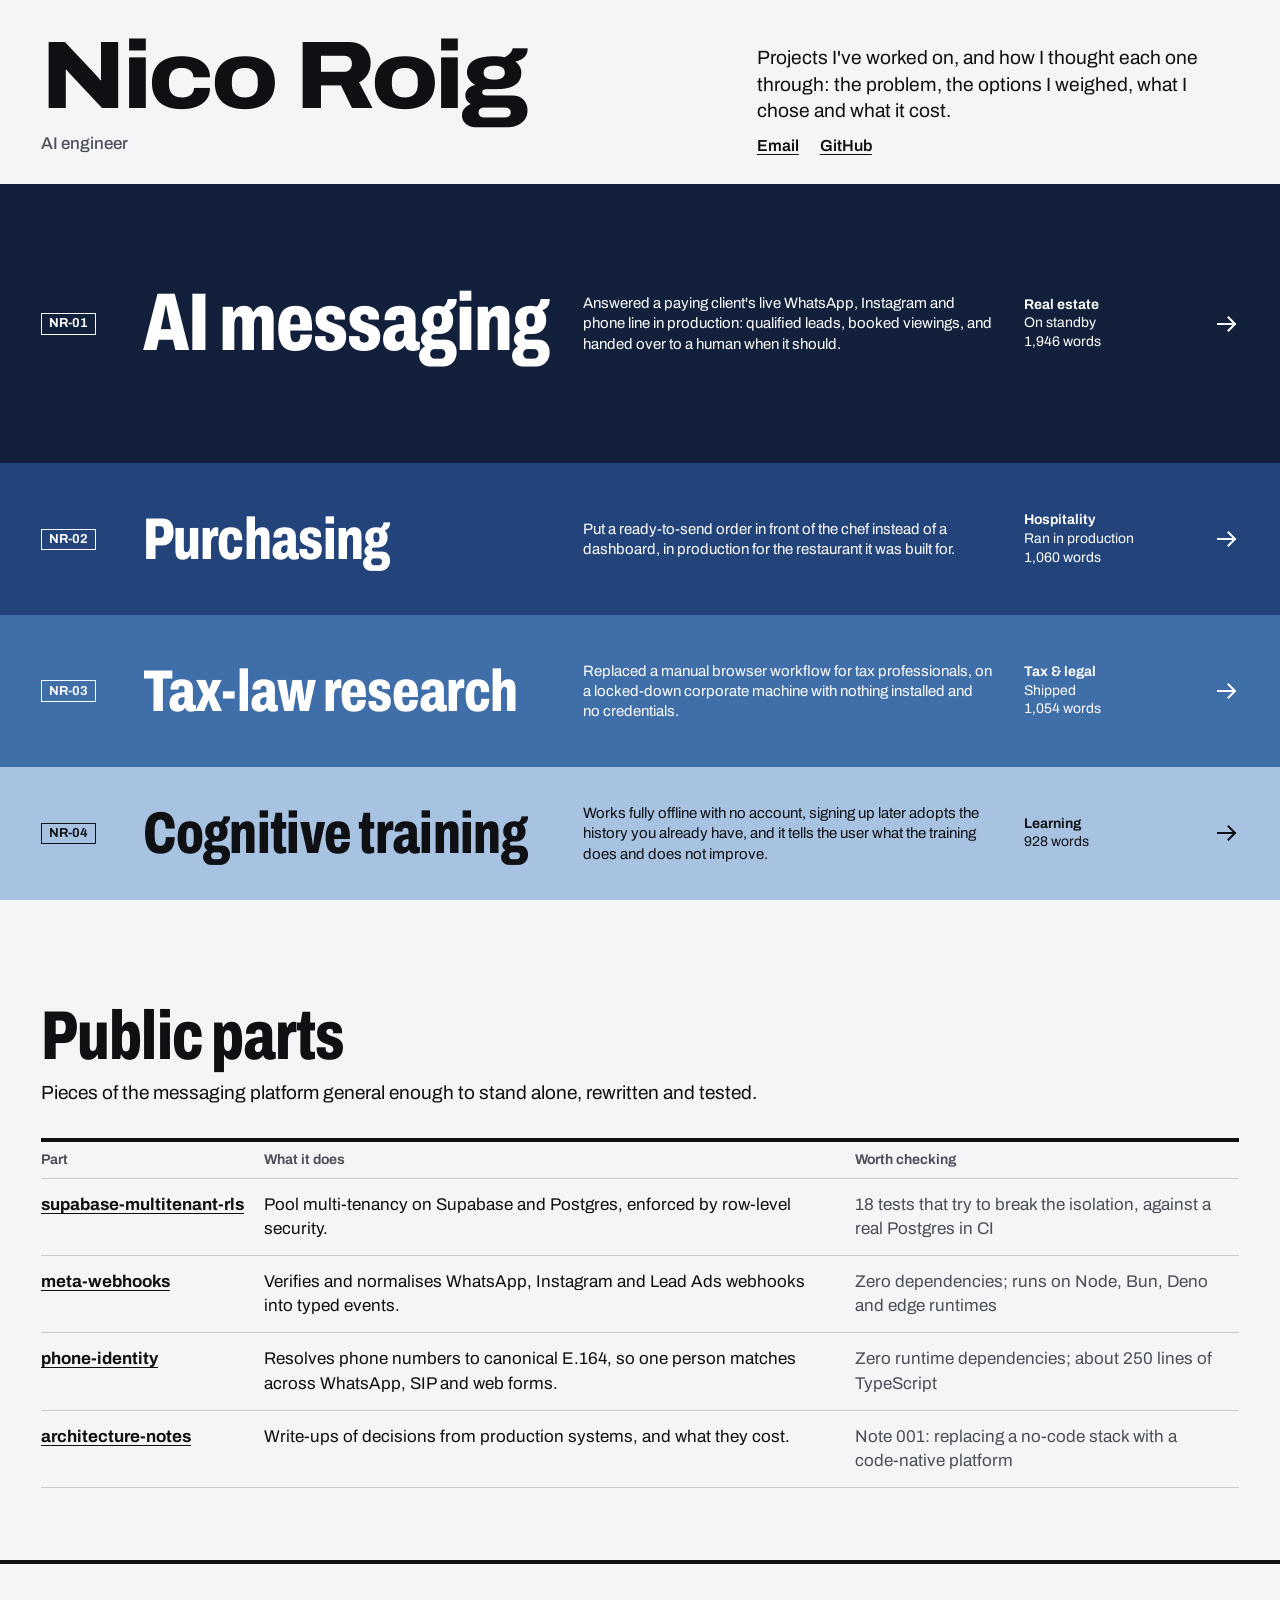
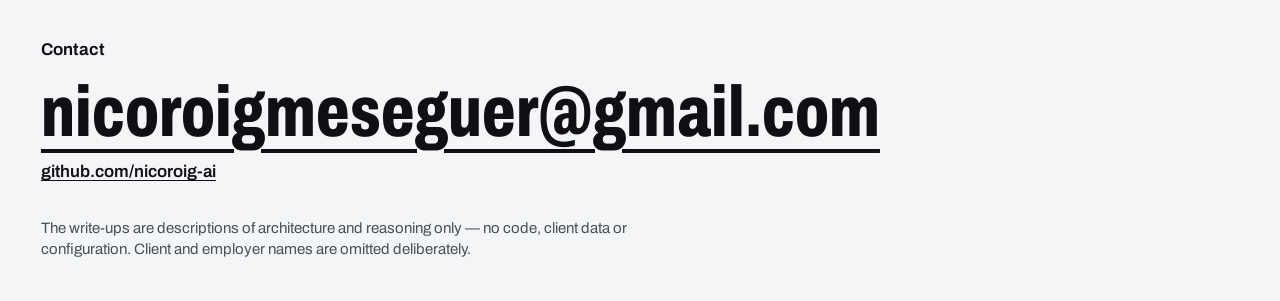
==== commit 110584af: "Encabezado como portfolio de proyectos y su planteamiento Co-Authored-By: Claude Opus 5.5 <noreply@a" ====
--- a/index.html
+++ b/index.html
@@ -3,13 +3,13 @@
 <head>
 <meta charset="utf-8">
 <meta name="viewport" content="width=device-width, initial-scale=1">
-<title>Nico Roig — AI engineer. Four systems and the decisions behind them</title>
-<meta name="description" content="Four systems I built and the decisions behind them: multi-tenant AI messaging, restaurant purchasing, tax-law research automation and a local-first training app.">
+<title>Nico Roig — AI engineer. Projects and how I approached them</title>
+<meta name="description" content="Projects I've worked on and how I approached each problem: multi-tenant AI messaging, restaurant purchasing, tax-law research automation and a local-first training app.">
 <link rel="canonical" href="https://nicoroig.dev/">
 <meta property="og:type" content="website">
 <meta property="og:site_name" content="Nico Roig">
-<meta property="og:title" content="Nico Roig — AI engineer. Four systems and the decisions behind them">
-<meta property="og:description" content="Four systems I built and the decisions behind them: multi-tenant AI messaging, restaurant purchasing, tax-law research automation and a local-first training app.">
+<meta property="og:title" content="Nico Roig — AI engineer. Projects and how I approached them">
+<meta property="og:description" content="Projects I've worked on and how I approached each problem: multi-tenant AI messaging, restaurant purchasing, tax-law research automation and a local-first training app.">
 <meta property="og:url" content="https://nicoroig.dev/">
 <meta property="og:image" content="https://nicoroig.dev/assets/og/home.png">
 <meta property="og:image:width" content="1200">
@@ -33,7 +33,7 @@
     <p>AI engineer</p>
   </div>
   <div class="masthead-intro">
-    <p>Four systems I built, and the decisions behind them. This is about how they work and where they break, not what they use.</p>
+    <p>Projects I've worked on, and how I thought each one through: the problem, the options I weighed, what I chose and what it cost.</p>
     <p class="masthead-links"><a href="mailto:nicoroigmeseguer@gmail.com">Email</a> <a href="https://github.com/nicoroig-ai">GitHub</a></p>
   </div>
 </header>
--- a/assets/site.css
+++ b/assets/site.css
@@ -24,19 +24,19 @@
   --ink-2: #4a4f57;
   --rule: #c9ccd1;
 
-  --cobalt: #1b35c9;
-  --yellow: #f6c700;
-  --green: #006b52;
-  --orange: #ff5a1f;
+  --blue-1: #13203b;
+  --blue-2: #22447a;
+  --blue-3: #3f6ea8;
+  --blue-4: #a8c3e2;
   --on-dark: #ffffff;
   --on-light: #0e1013;
 
-  --cobalt-text: #1b35c9;
-  --yellow-text: #735c00;
-  --green-text: #006b52;
-  --orange-text: #b13606;
-
-  --tint: 9%;
+  --blue-1-text: #13203b;
+  --blue-2-text: #22447a;
+  --blue-3-text: #3c689f;
+  --blue-4-text: #396daa;
+
+  --tint: 10%;
   --gutter: clamp(1rem, 3.2vw, 3rem);
   --ease: cubic-bezier(.16, 1, .3, 1);
   --sans: "Archivo", "Helvetica Neue", Arial, sans-serif;
@@ -48,18 +48,18 @@
     --ink: #eceef0;
     --ink-2: #a5abb4;
     --rule: #30343b;
-    --cobalt-text: #9dabff;
-    --yellow-text: #f6c700;
-    --green-text: #4fd1ab;
-    --orange-text: #ff8a5f;
-    --tint: 15%;
+    --blue-1-text: #8aa7e0;
+    --blue-2-text: #6b95d8;
+    --blue-3-text: #6f98cb;
+    --blue-4-text: #a8c3e2;
+    --tint: 16%;
   }
 }
 
-[data-book="messaging"]  { --book: var(--cobalt); --on-book: var(--on-dark);  --book-text: var(--cobalt-text); }
-[data-book="purchasing"] { --book: var(--yellow); --on-book: var(--on-light); --book-text: var(--yellow-text); }
-[data-book="tax"]        { --book: var(--green);  --on-book: var(--on-dark);  --book-text: var(--green-text); }
-[data-book="training"]   { --book: var(--orange); --on-book: var(--on-light); --book-text: var(--orange-text); }
+[data-book="messaging"]  { --book: var(--blue-1); --on-book: var(--on-dark);  --book-text: var(--blue-1-text); }
+[data-book="purchasing"] { --book: var(--blue-2); --on-book: var(--on-dark);  --book-text: var(--blue-2-text); }
+[data-book="tax"]        { --book: var(--blue-3); --on-book: var(--on-dark);  --book-text: var(--blue-3-text); }
+[data-book="training"]   { --book: var(--blue-4); --on-book: var(--on-light); --book-text: var(--blue-4-text); }
 
 *, *::before, *::after { box-sizing: border-box; }
 html {
@@ -245,6 +245,7 @@
   padding: 1.25rem var(--gutter) clamp(1.75rem, 4vh, 3rem);
   background: var(--book);
   color: var(--on-book);
+  border-bottom: 4px solid var(--ink);
 }
 .cover-top { display: flex; justify-content: space-between; align-items: center; gap: 1rem; }
 .back {
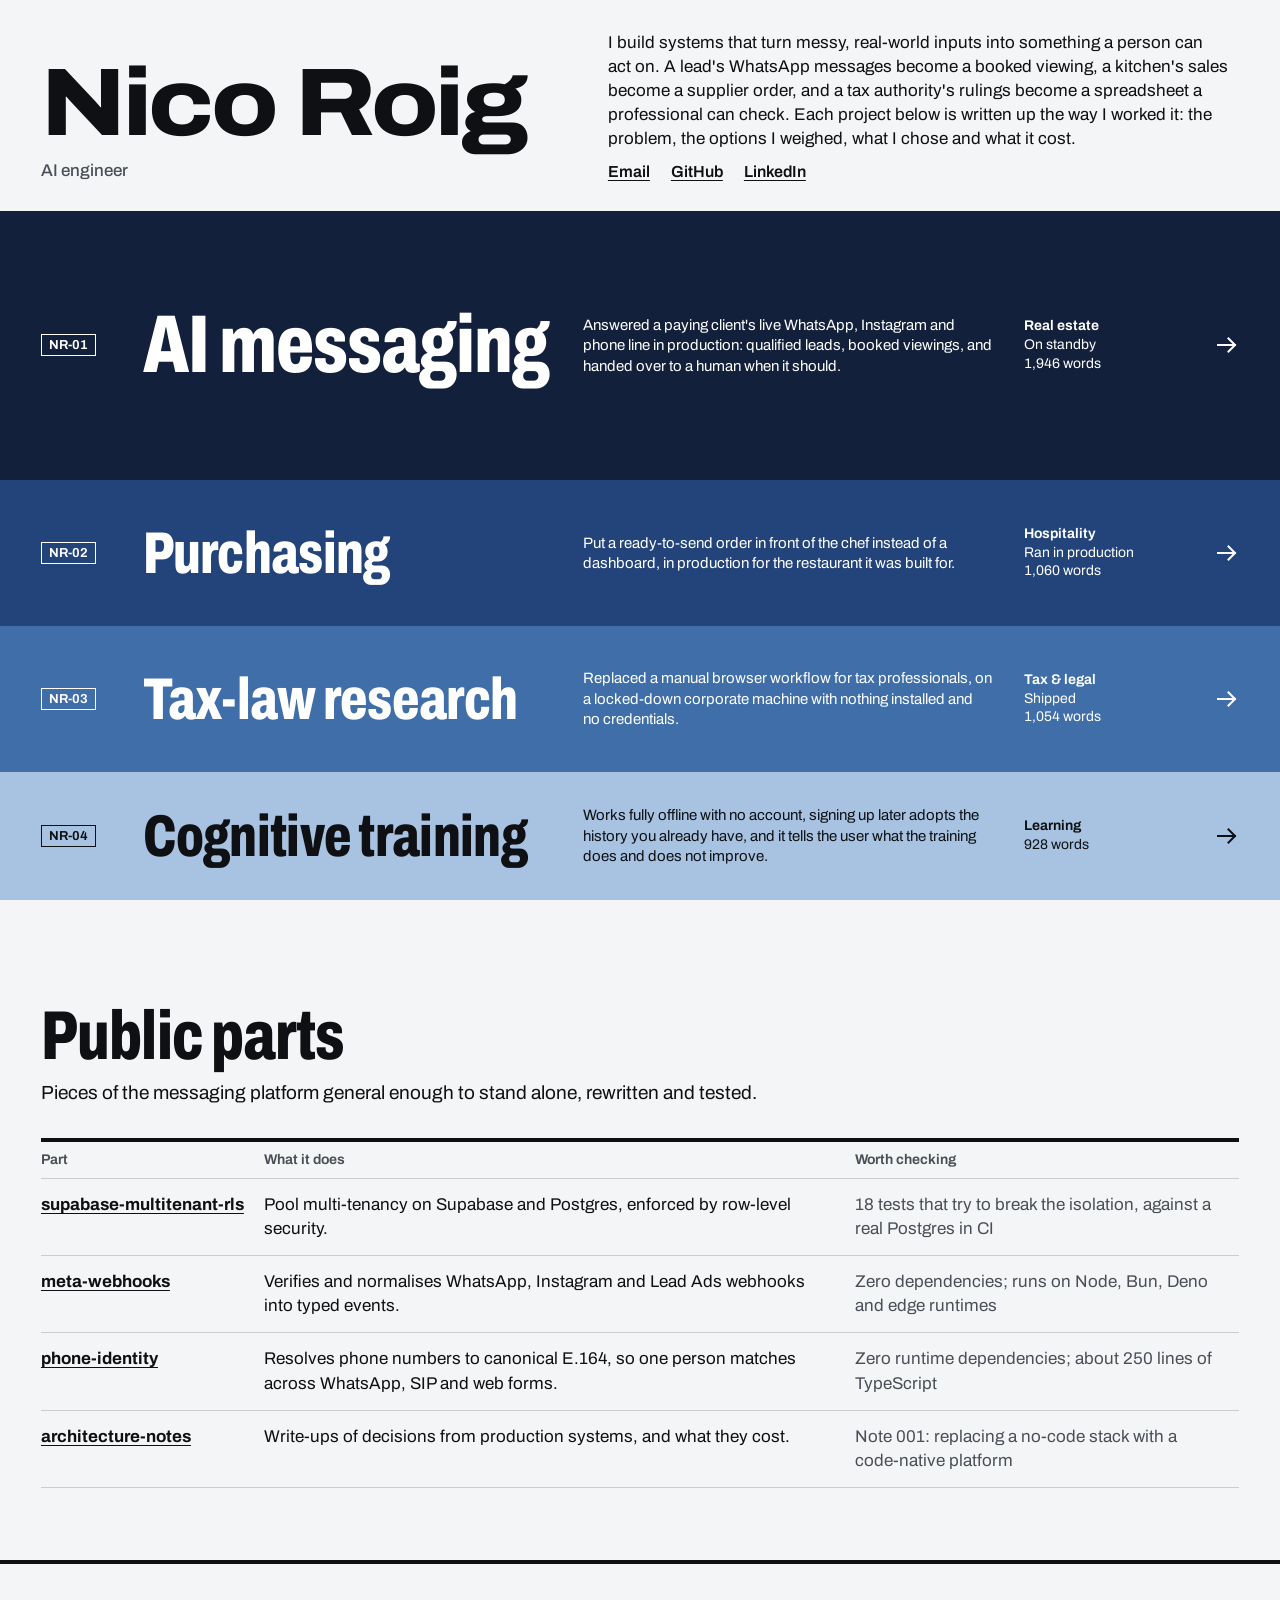
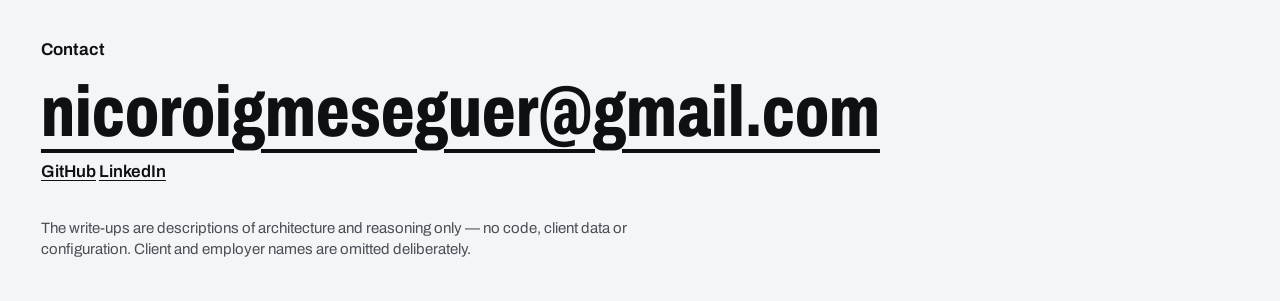
==== commit ab7ee238: "LinkedIn y encabezado con ejemplos reales de cada proyecto Co-Authored-By: Claude Opus 5.5 <noreply@" ====
--- a/index.html
+++ b/index.html
@@ -23,7 +23,7 @@
 (function(){var m={"#messaging":"/messaging/","#purchasing":"/purchasing/","#tax":"/tax/","#training":"/training/"};
 if(m[location.hash]){location.replace(m[location.hash]);}})();
 </script>
-<script type="application/ld+json">{"@context":"https://schema.org","@type":"Person","name":"Nico Roig","jobTitle":"AI engineer","url":"https://nicoroig.dev/","sameAs":["https://github.com/nicoroig-ai"]}</script>
+<script type="application/ld+json">{"@context":"https://schema.org","@type":"Person","name":"Nico Roig","jobTitle":"AI engineer","url":"https://nicoroig.dev/","sameAs":["https://github.com/nicoroig-ai","https://www.linkedin.com/in/nicoroigmeseguer/"]}</script>
 </head>
 <body class="home">
 <div class="first-view">
@@ -33,8 +33,8 @@
     <p>AI engineer</p>
   </div>
   <div class="masthead-intro">
-    <p>Projects I've worked on, and how I thought each one through: the problem, the options I weighed, what I chose and what it cost.</p>
-    <p class="masthead-links"><a href="mailto:nicoroigmeseguer@gmail.com">Email</a> <a href="https://github.com/nicoroig-ai">GitHub</a></p>
+    <p>I build systems that turn messy, real-world inputs into something a person can act on. A lead&#39;s WhatsApp messages become a booked viewing, a kitchen&#39;s sales become a supplier order, and a tax authority&#39;s rulings become a spreadsheet a professional can check. Each project below is written up the way I worked it: the problem, the options I weighed, what I chose and what it cost.</p>
+    <p class="masthead-links"><a href="mailto:nicoroigmeseguer@gmail.com">Email</a> <a href="https://github.com/nicoroig-ai">GitHub</a> <a href="https://www.linkedin.com/in/nicoroigmeseguer/">LinkedIn</a></p>
   </div>
 </header>
 <main>
@@ -94,7 +94,7 @@
 <footer class="colophon">
   <h2 class="colophon-title">Contact</h2>
   <p class="colophon-mail"><a href="mailto:nicoroigmeseguer@gmail.com">nicoroigmeseguer@gmail.com</a></p>
-  <p class="colophon-links"><a href="https://github.com/nicoroig-ai">github.com/nicoroig-ai</a></p>
+  <p class="colophon-links"><a href="https://github.com/nicoroig-ai">GitHub</a> <a href="https://www.linkedin.com/in/nicoroigmeseguer/">LinkedIn</a></p>
   <p class="colophon-note">The write-ups are descriptions of architecture and reasoning only — no code, client data or configuration. Client and employer names are omitted deliberately.</p>
 </footer>
 </body>
--- a/assets/site.css
+++ b/assets/site.css
@@ -119,7 +119,7 @@
 }
 .masthead {
   display: grid;
-  grid-template-columns: minmax(0, 7fr) minmax(0, 5fr);
+  grid-template-columns: minmax(0, 5fr) minmax(0, 6fr);
   gap: 1.25rem var(--gutter);
   align-items: end;
   padding: clamp(1.25rem, 3.4vh, 2.5rem) var(--gutter) clamp(1.125rem, 3vh, 2.25rem);
@@ -133,7 +133,7 @@
   letter-spacing: -.035em;
 }
 .masthead-name p { margin: .5rem 0 0; font-size: 1.0625rem; font-weight: 500; color: var(--ink-2); }
-.masthead-intro p { margin-bottom: .625rem; font-size: clamp(1.0625rem, 1.5vw, 1.3125rem); line-height: 1.38; text-wrap: pretty; }
+.masthead-intro p { margin-bottom: .625rem; font-size: clamp(1.0625rem, 1.25vw, 1.1875rem); line-height: 1.42; text-wrap: pretty; max-width: 62ch; }
 .masthead-intro .masthead-links { margin: 0; font-size: 1rem; }
 .masthead-links a { margin-right: 1.125rem; font-weight: 600; }
 
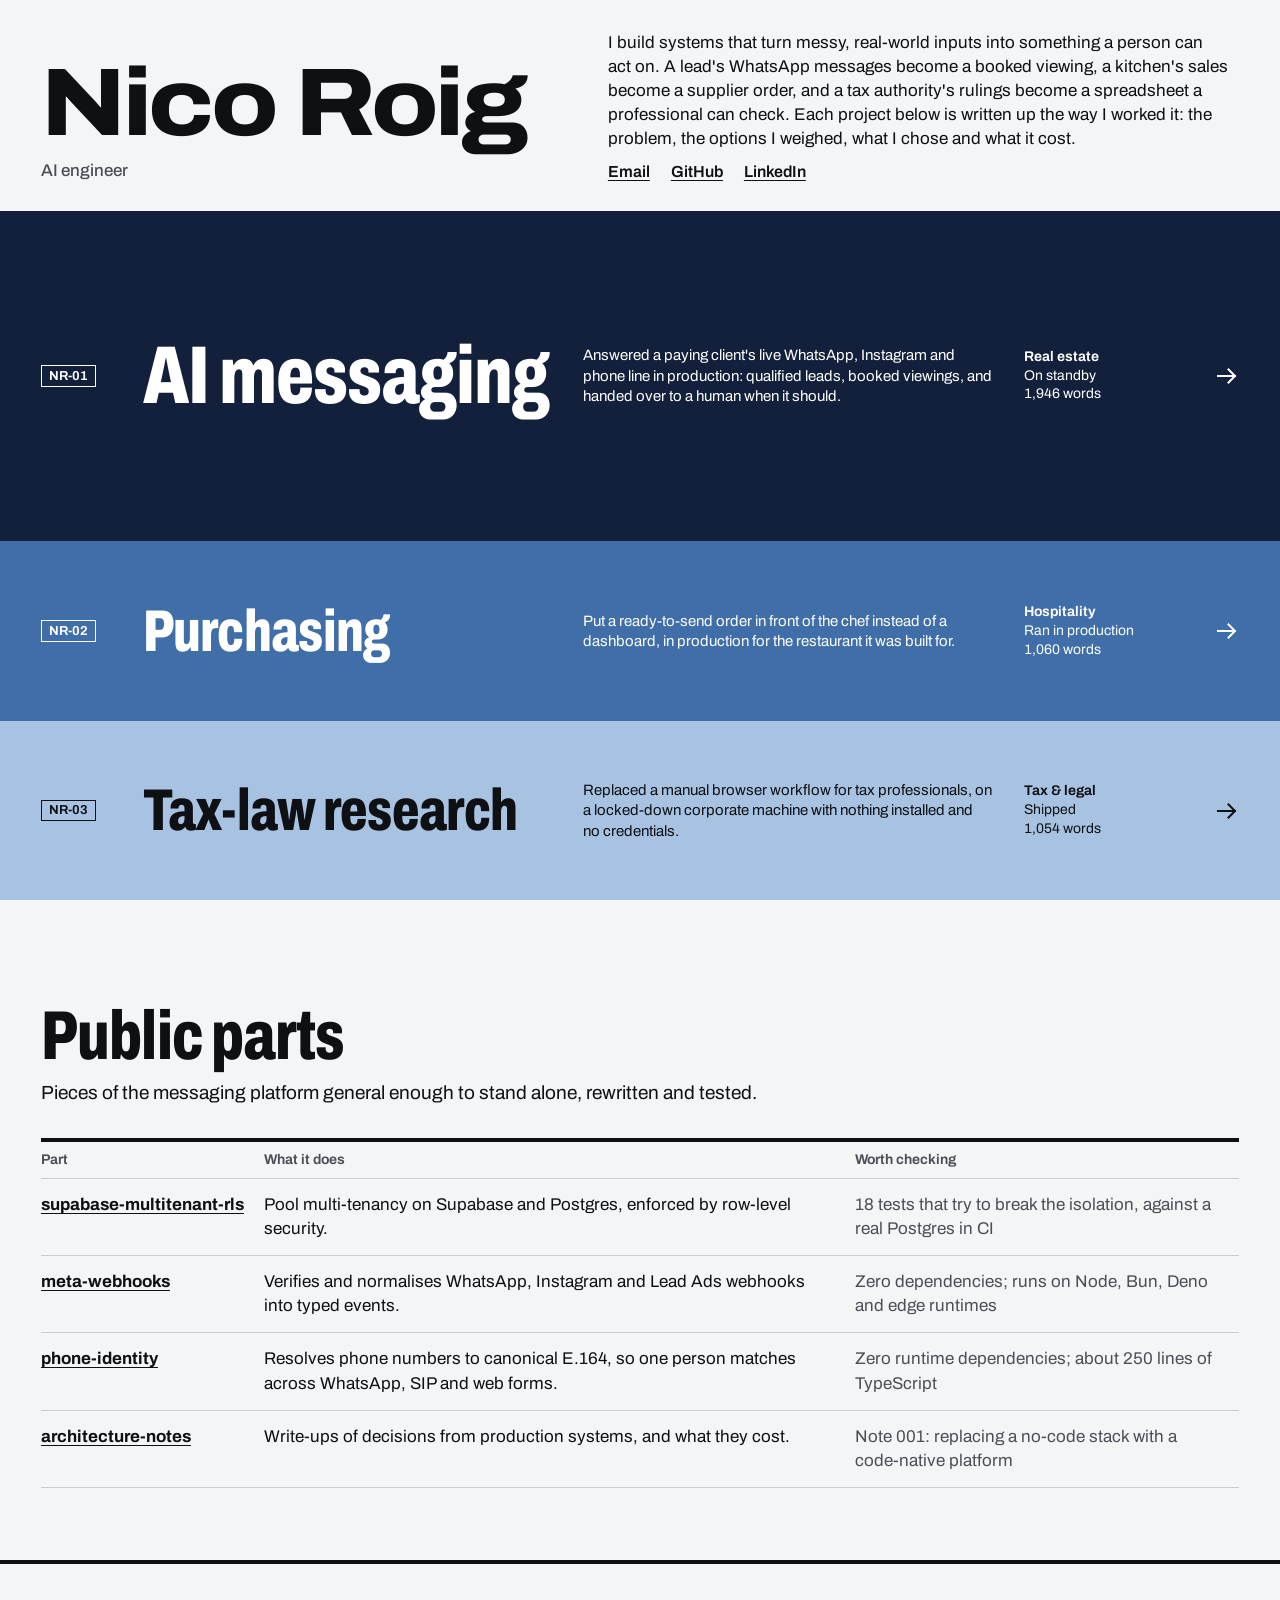
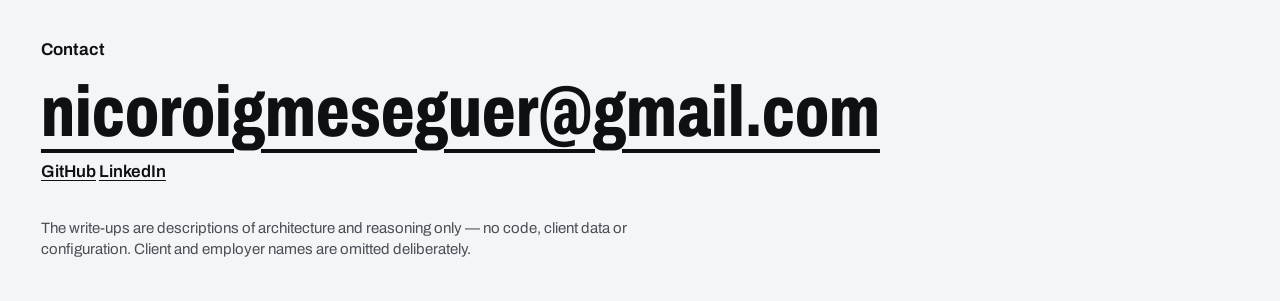
==== commit 3946340b: "Retirar Cognitive training del catálogo Quedan tres proyectos. La escala de azules se reparte en osc" ====
--- a/index.html
+++ b/index.html
@@ -4,12 +4,12 @@
 <meta charset="utf-8">
 <meta name="viewport" content="width=device-width, initial-scale=1">
 <title>Nico Roig — AI engineer. Projects and how I approached them</title>
-<meta name="description" content="Projects I've worked on and how I approached each problem: multi-tenant AI messaging, restaurant purchasing, tax-law research automation and a local-first training app.">
+<meta name="description" content="Projects I've worked on and how I approached each problem: multi-tenant AI messaging, restaurant purchasing, and tax-law research automation.">
 <link rel="canonical" href="https://nicoroig.dev/">
 <meta property="og:type" content="website">
 <meta property="og:site_name" content="Nico Roig">
 <meta property="og:title" content="Nico Roig — AI engineer. Projects and how I approached them">
-<meta property="og:description" content="Projects I've worked on and how I approached each problem: multi-tenant AI messaging, restaurant purchasing, tax-law research automation and a local-first training app.">
+<meta property="og:description" content="Projects I've worked on and how I approached each problem: multi-tenant AI messaging, restaurant purchasing, and tax-law research automation.">
 <meta property="og:url" content="https://nicoroig.dev/">
 <meta property="og:image" content="https://nicoroig.dev/assets/og/home.png">
 <meta property="og:image:width" content="1200">
@@ -20,7 +20,7 @@
 <link rel="preload" href="/assets/fonts/archivo-latin-standard-normal.woff2" as="font" type="font/woff2" crossorigin>
 <link rel="stylesheet" href="/assets/site.css">
 <script>
-(function(){var m={"#messaging":"/messaging/","#purchasing":"/purchasing/","#tax":"/tax/","#training":"/training/"};
+(function(){var m={"#messaging":"/messaging/","#purchasing":"/purchasing/","#tax":"/tax/"};
 if(m[location.hash]){location.replace(m[location.hash]);}})();
 </script>
 <script type="application/ld+json">{"@context":"https://schema.org","@type":"Person","name":"Nico Roig","jobTitle":"AI engineer","url":"https://nicoroig.dev/","sameAs":["https://github.com/nicoroig-ai","https://www.linkedin.com/in/nicoroigmeseguer/"]}</script>
@@ -66,15 +66,6 @@
       <svg class="arrow" viewBox="0 0 24 24" width="24" height="24" aria-hidden="true"><path d="M3 12h17M13.5 5.5 20 12l-6.5 6.5" fill="none" stroke="currentColor" stroke-width="2" stroke-linecap="square"/></svg>
     </a>
   </li>
-  <li data-book="training" style="--words:928">
-    <a class="spine" href="/training/">
-      <span class="plate">NR-04</span>
-      <h2 class="spine-title">Cognitive training</h2>
-      <p class="spine-result">Works fully offline with no account, signing up later adopts the history you already have, and it tells the user what the training does and does not improve.</p>
-      <p class="spine-meta"><span>Learning</span><span>928 words</span></p>
-      <svg class="arrow" viewBox="0 0 24 24" width="24" height="24" aria-hidden="true"><path d="M3 12h17M13.5 5.5 20 12l-6.5 6.5" fill="none" stroke="currentColor" stroke-width="2" stroke-linecap="square"/></svg>
-    </a>
-  </li>
 </ol>
 </main>
 </div>
--- a/assets/site.css
+++ b/assets/site.css
@@ -57,9 +57,8 @@
 }
 
 [data-book="messaging"]  { --book: var(--blue-1); --on-book: var(--on-dark);  --book-text: var(--blue-1-text); }
-[data-book="purchasing"] { --book: var(--blue-2); --on-book: var(--on-dark);  --book-text: var(--blue-2-text); }
-[data-book="tax"]        { --book: var(--blue-3); --on-book: var(--on-dark);  --book-text: var(--blue-3-text); }
-[data-book="training"]   { --book: var(--blue-4); --on-book: var(--on-light); --book-text: var(--blue-4-text); }
+[data-book="purchasing"] { --book: var(--blue-3); --on-book: var(--on-dark);  --book-text: var(--blue-3-text); }
+[data-book="tax"]        { --book: var(--blue-4); --on-book: var(--on-light); --book-text: var(--blue-4-text); }
 
 *, *::before, *::after { box-sizing: border-box; }
 html {
@@ -478,7 +477,6 @@
 [data-book="messaging"]  > .spine, body[data-book="messaging"]  > .cover { view-transition-name: book-messaging; }
 [data-book="purchasing"] > .spine, body[data-book="purchasing"] > .cover { view-transition-name: book-purchasing; }
 [data-book="tax"]        > .spine, body[data-book="tax"]        > .cover { view-transition-name: book-tax; }
-[data-book="training"]   > .spine, body[data-book="training"]   > .cover { view-transition-name: book-training; }
 ::view-transition-group(*) { animation-duration: .55s; animation-timing-function: var(--ease); }
 ::view-transition-old(*), ::view-transition-new(*) { height: 100%; object-fit: cover; overflow: clip; }
 
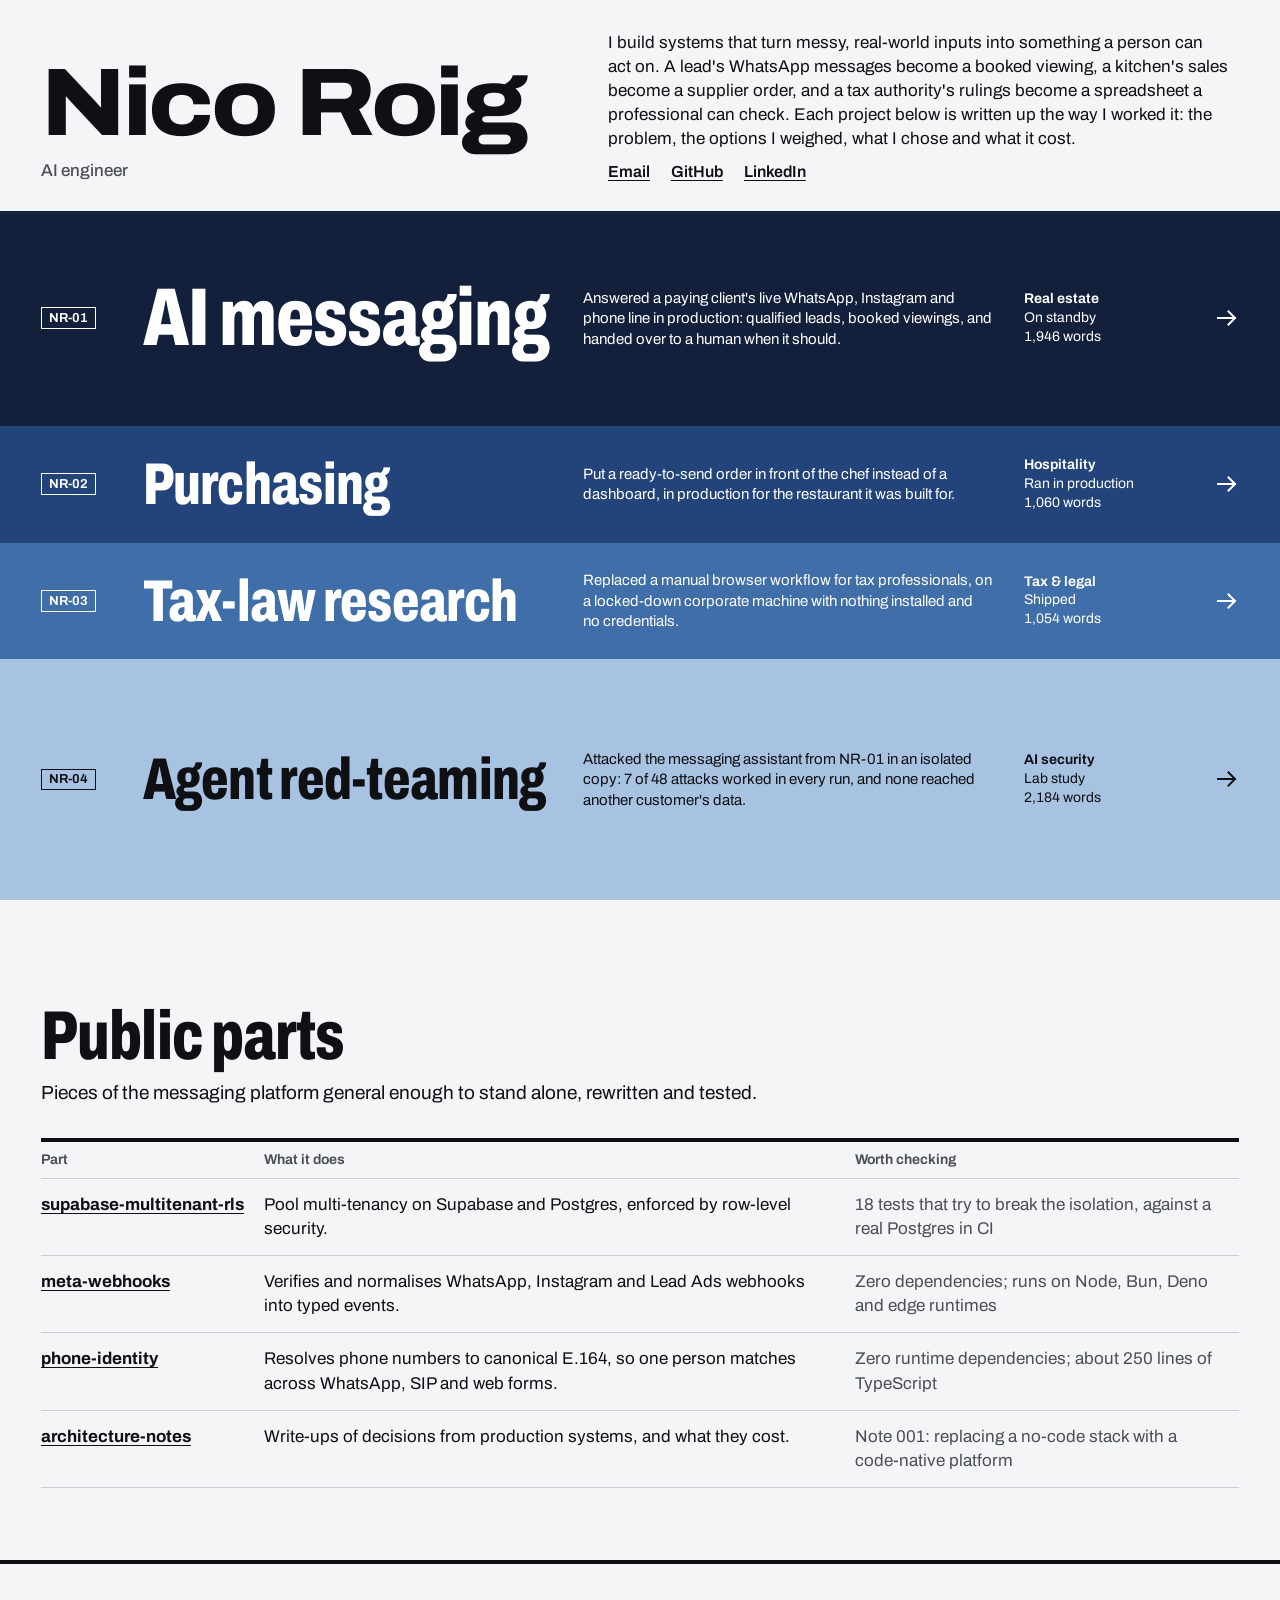
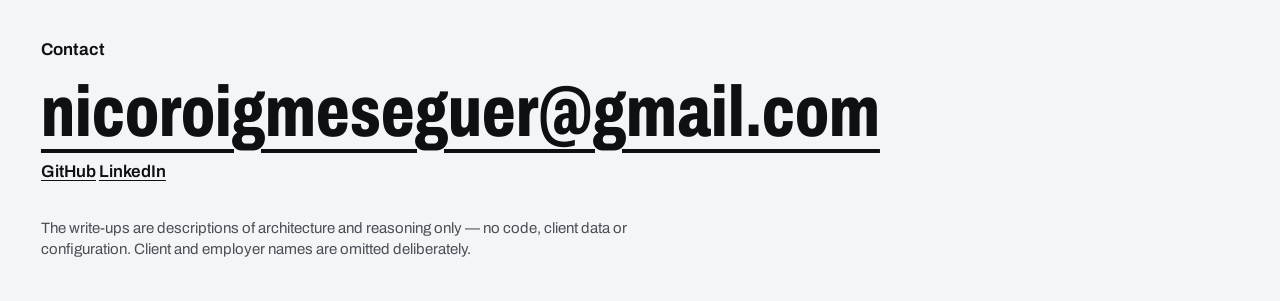
==== commit 3a4a30a8: "NR-04: pruebas de seguridad del asistente de mensajeria Nuevo volumen con el caso de estudio de red-" ====
--- a/index.html
+++ b/index.html
@@ -4,12 +4,12 @@
 <meta charset="utf-8">
 <meta name="viewport" content="width=device-width, initial-scale=1">
 <title>Nico Roig — AI engineer. Projects and how I approached them</title>
-<meta name="description" content="Projects I've worked on and how I approached each problem: multi-tenant AI messaging, restaurant purchasing, and tax-law research automation.">
+<meta name="description" content="Projects I've worked on and how I approached each problem: multi-tenant AI messaging, restaurant purchasing, tax-law research automation, and security testing of an AI agent.">
 <link rel="canonical" href="https://nicoroig.dev/">
 <meta property="og:type" content="website">
 <meta property="og:site_name" content="Nico Roig">
 <meta property="og:title" content="Nico Roig — AI engineer. Projects and how I approached them">
-<meta property="og:description" content="Projects I've worked on and how I approached each problem: multi-tenant AI messaging, restaurant purchasing, and tax-law research automation.">
+<meta property="og:description" content="Projects I've worked on and how I approached each problem: multi-tenant AI messaging, restaurant purchasing, tax-law research automation, and security testing of an AI agent.">
 <meta property="og:url" content="https://nicoroig.dev/">
 <meta property="og:image" content="https://nicoroig.dev/assets/og/home.png">
 <meta property="og:image:width" content="1200">
@@ -20,7 +20,7 @@
 <link rel="preload" href="/assets/fonts/archivo-latin-standard-normal.woff2" as="font" type="font/woff2" crossorigin>
 <link rel="stylesheet" href="/assets/site.css">
 <script>
-(function(){var m={"#messaging":"/messaging/","#purchasing":"/purchasing/","#tax":"/tax/"};
+(function(){var m={"#messaging":"/messaging/","#purchasing":"/purchasing/","#tax":"/tax/","#security":"/security/"};
 if(m[location.hash]){location.replace(m[location.hash]);}})();
 </script>
 <script type="application/ld+json">{"@context":"https://schema.org","@type":"Person","name":"Nico Roig","jobTitle":"AI engineer","url":"https://nicoroig.dev/","sameAs":["https://github.com/nicoroig-ai","https://www.linkedin.com/in/nicoroigmeseguer/"]}</script>
@@ -66,6 +66,15 @@
       <svg class="arrow" viewBox="0 0 24 24" width="24" height="24" aria-hidden="true"><path d="M3 12h17M13.5 5.5 20 12l-6.5 6.5" fill="none" stroke="currentColor" stroke-width="2" stroke-linecap="square"/></svg>
     </a>
   </li>
+  <li data-book="security" style="--words:2184">
+    <a class="spine" href="/security/">
+      <span class="plate">NR-04</span>
+      <h2 class="spine-title">Agent red-teaming</h2>
+      <p class="spine-result">Attacked the messaging assistant from NR-01 in an isolated copy: 7 of 48 attacks worked in every run, and none reached another customer's data.</p>
+      <p class="spine-meta"><span>AI security</span><span>Lab study</span><span>2,184 words</span></p>
+      <svg class="arrow" viewBox="0 0 24 24" width="24" height="24" aria-hidden="true"><path d="M3 12h17M13.5 5.5 20 12l-6.5 6.5" fill="none" stroke="currentColor" stroke-width="2" stroke-linecap="square"/></svg>
+    </a>
+  </li>
 </ol>
 </main>
 </div>
--- a/assets/site.css
+++ b/assets/site.css
@@ -57,8 +57,9 @@
 }
 
 [data-book="messaging"]  { --book: var(--blue-1); --on-book: var(--on-dark);  --book-text: var(--blue-1-text); }
-[data-book="purchasing"] { --book: var(--blue-3); --on-book: var(--on-dark);  --book-text: var(--blue-3-text); }
-[data-book="tax"]        { --book: var(--blue-4); --on-book: var(--on-light); --book-text: var(--blue-4-text); }
+[data-book="purchasing"] { --book: var(--blue-2); --on-book: var(--on-dark);  --book-text: var(--blue-2-text); }
+[data-book="tax"]        { --book: var(--blue-3); --on-book: var(--on-dark);  --book-text: var(--blue-3-text); }
+[data-book="security"]   { --book: var(--blue-4); --on-book: var(--on-light); --book-text: var(--blue-4-text); }
 
 *, *::before, *::after { box-sizing: border-box; }
 html {
@@ -377,6 +378,19 @@
 .fig .dash { stroke: var(--book-text); stroke-dasharray: 4 4; stroke-width: 1.5; }
 .fig rect.dash { fill: none; }
 .fig marker path { stroke: var(--ink); }
+
+/* Technical notes and reflections */
+.o, code {
+  font-family: ui-monospace, "SFMono-Regular", Menlo, Consolas, monospace;
+  font-size: .875em;
+}
+.o { font-weight: 600; color: var(--book-text); white-space: nowrap; }
+.o sub { font-size: .75em; }
+code { overflow-wrap: anywhere; }
+#content ul.lessons { list-style: none; padding: 0; margin: 1.25rem 0 0; }
+#content ul.lessons li { margin: 0; padding: 1.125rem 0; border-bottom: 1px solid var(--rule); max-width: 68ch; }
+#content ul.lessons li:first-child { padding-top: .25rem; }
+#content ul.lessons strong { display: block; margin-bottom: .375rem; font-size: 1.125rem; line-height: 1.3; text-wrap: balance; }
 
 .fig-hint { display: none; }
 @media (max-width: 44rem) {
@@ -477,6 +491,7 @@
 [data-book="messaging"]  > .spine, body[data-book="messaging"]  > .cover { view-transition-name: book-messaging; }
 [data-book="purchasing"] > .spine, body[data-book="purchasing"] > .cover { view-transition-name: book-purchasing; }
 [data-book="tax"]        > .spine, body[data-book="tax"]        > .cover { view-transition-name: book-tax; }
+[data-book="security"]   > .spine, body[data-book="security"]   > .cover { view-transition-name: book-security; }
 ::view-transition-group(*) { animation-duration: .55s; animation-timing-function: var(--ease); }
 ::view-transition-old(*), ::view-transition-new(*) { height: 100%; object-fit: cover; overflow: clip; }
 
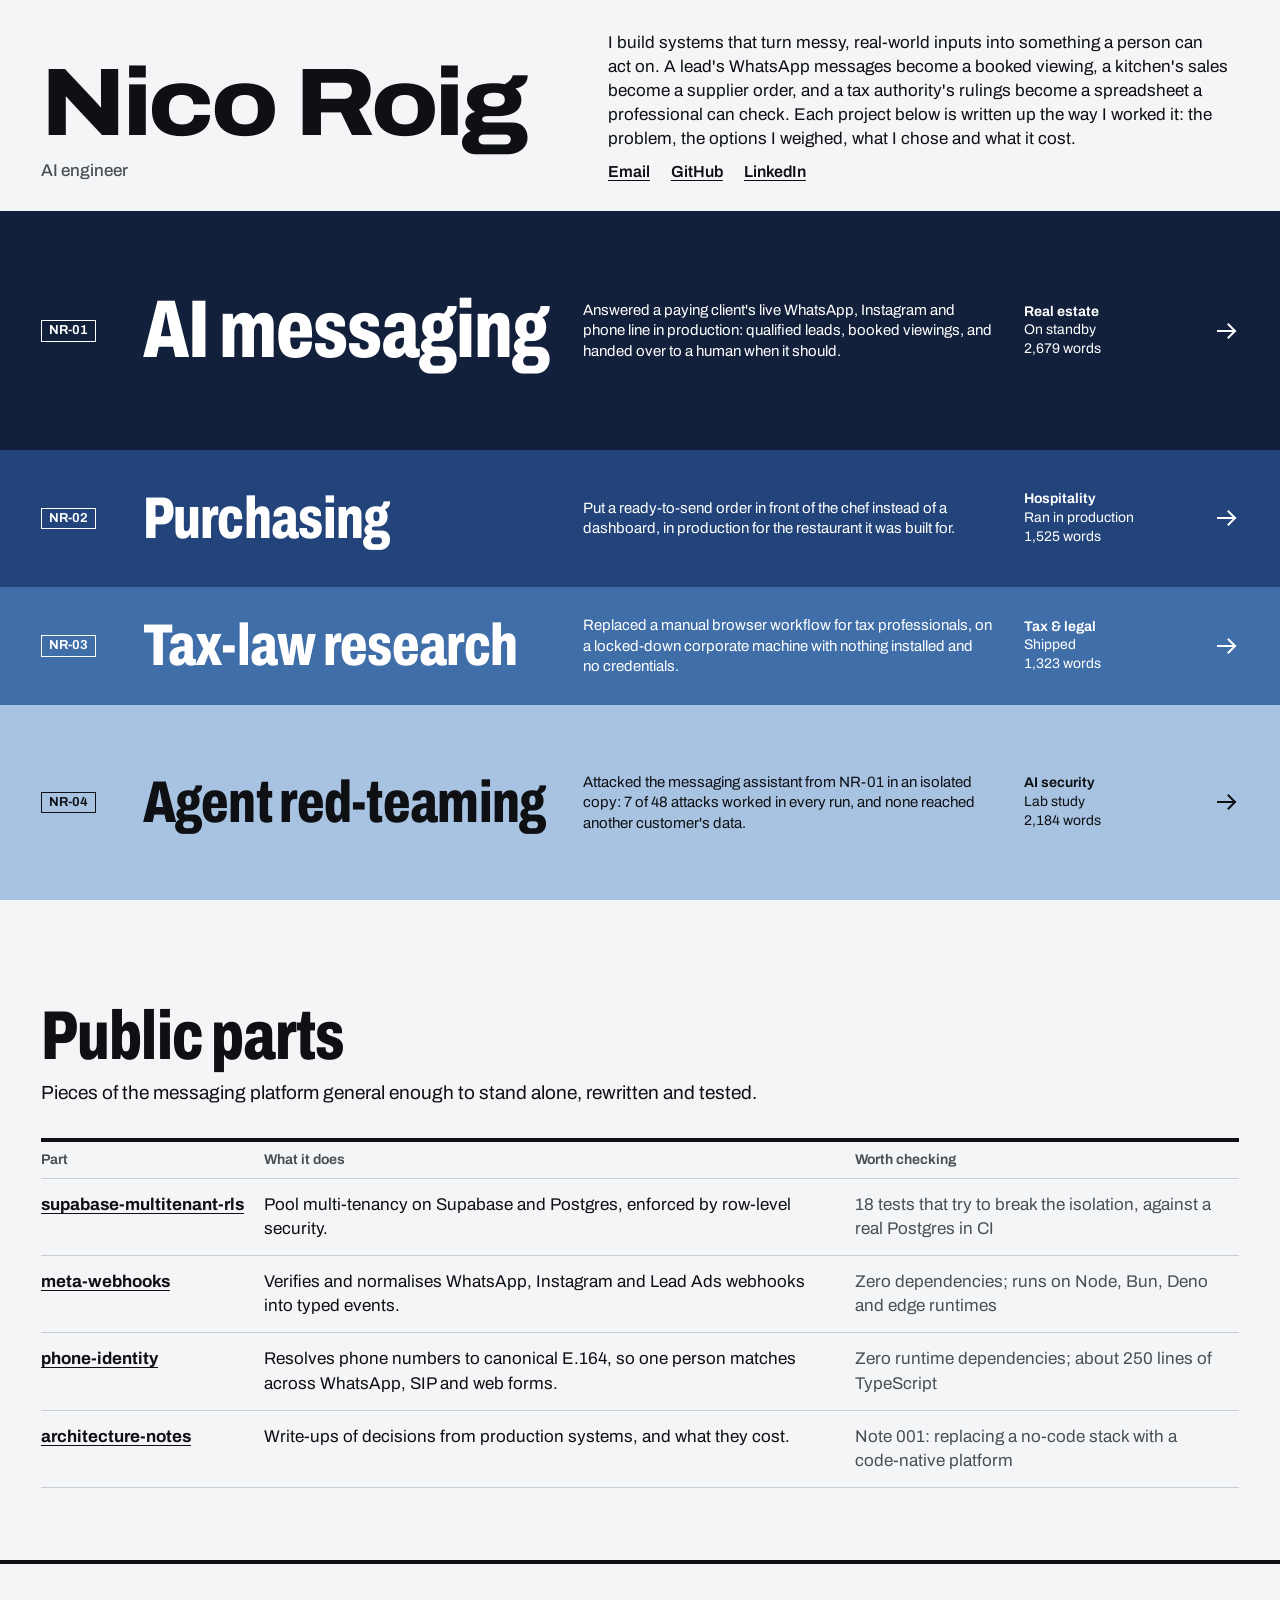
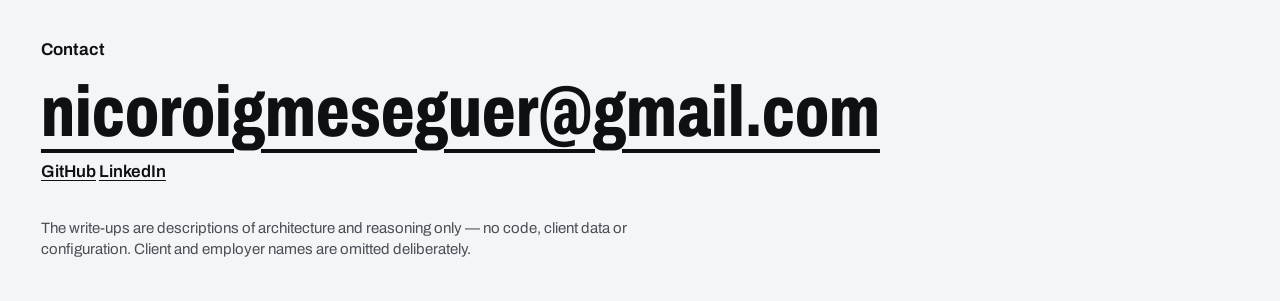
==== commit 6c100572: "Recuento real de palabras en los cuatro volumenes Los recuentos de NR-01 a NR-03 venian de versiones" ====
--- a/index.html
+++ b/index.html
@@ -39,30 +39,30 @@
 </header>
 <main>
 <ol class="stack">
-  <li data-book="messaging" style="--words:1946">
+  <li data-book="messaging" style="--words:2679">
     <a class="spine" href="/messaging/">
       <span class="plate">NR-01</span>
       <h2 class="spine-title">AI messaging</h2>
       <p class="spine-result">Answered a paying client's live WhatsApp, Instagram and phone line in production: qualified leads, booked viewings, and handed over to a human when it should.</p>
-      <p class="spine-meta"><span>Real estate</span><span>On standby</span><span>1,946 words</span></p>
+      <p class="spine-meta"><span>Real estate</span><span>On standby</span><span>2,679 words</span></p>
       <svg class="arrow" viewBox="0 0 24 24" width="24" height="24" aria-hidden="true"><path d="M3 12h17M13.5 5.5 20 12l-6.5 6.5" fill="none" stroke="currentColor" stroke-width="2" stroke-linecap="square"/></svg>
     </a>
   </li>
-  <li data-book="purchasing" style="--words:1060">
+  <li data-book="purchasing" style="--words:1525">
     <a class="spine" href="/purchasing/">
       <span class="plate">NR-02</span>
       <h2 class="spine-title">Purchasing</h2>
       <p class="spine-result">Put a ready-to-send order in front of the chef instead of a dashboard, in production for the restaurant it was built for.</p>
-      <p class="spine-meta"><span>Hospitality</span><span>Ran in production</span><span>1,060 words</span></p>
+      <p class="spine-meta"><span>Hospitality</span><span>Ran in production</span><span>1,525 words</span></p>
       <svg class="arrow" viewBox="0 0 24 24" width="24" height="24" aria-hidden="true"><path d="M3 12h17M13.5 5.5 20 12l-6.5 6.5" fill="none" stroke="currentColor" stroke-width="2" stroke-linecap="square"/></svg>
     </a>
   </li>
-  <li data-book="tax" style="--words:1054">
+  <li data-book="tax" style="--words:1323">
     <a class="spine" href="/tax/">
       <span class="plate">NR-03</span>
       <h2 class="spine-title">Tax-law research</h2>
       <p class="spine-result">Replaced a manual browser workflow for tax professionals, on a locked-down corporate machine with nothing installed and no credentials.</p>
-      <p class="spine-meta"><span>Tax &amp; legal</span><span>Shipped</span><span>1,054 words</span></p>
+      <p class="spine-meta"><span>Tax &amp; legal</span><span>Shipped</span><span>1,323 words</span></p>
       <svg class="arrow" viewBox="0 0 24 24" width="24" height="24" aria-hidden="true"><path d="M3 12h17M13.5 5.5 20 12l-6.5 6.5" fill="none" stroke="currentColor" stroke-width="2" stroke-linecap="square"/></svg>
     </a>
   </li>
